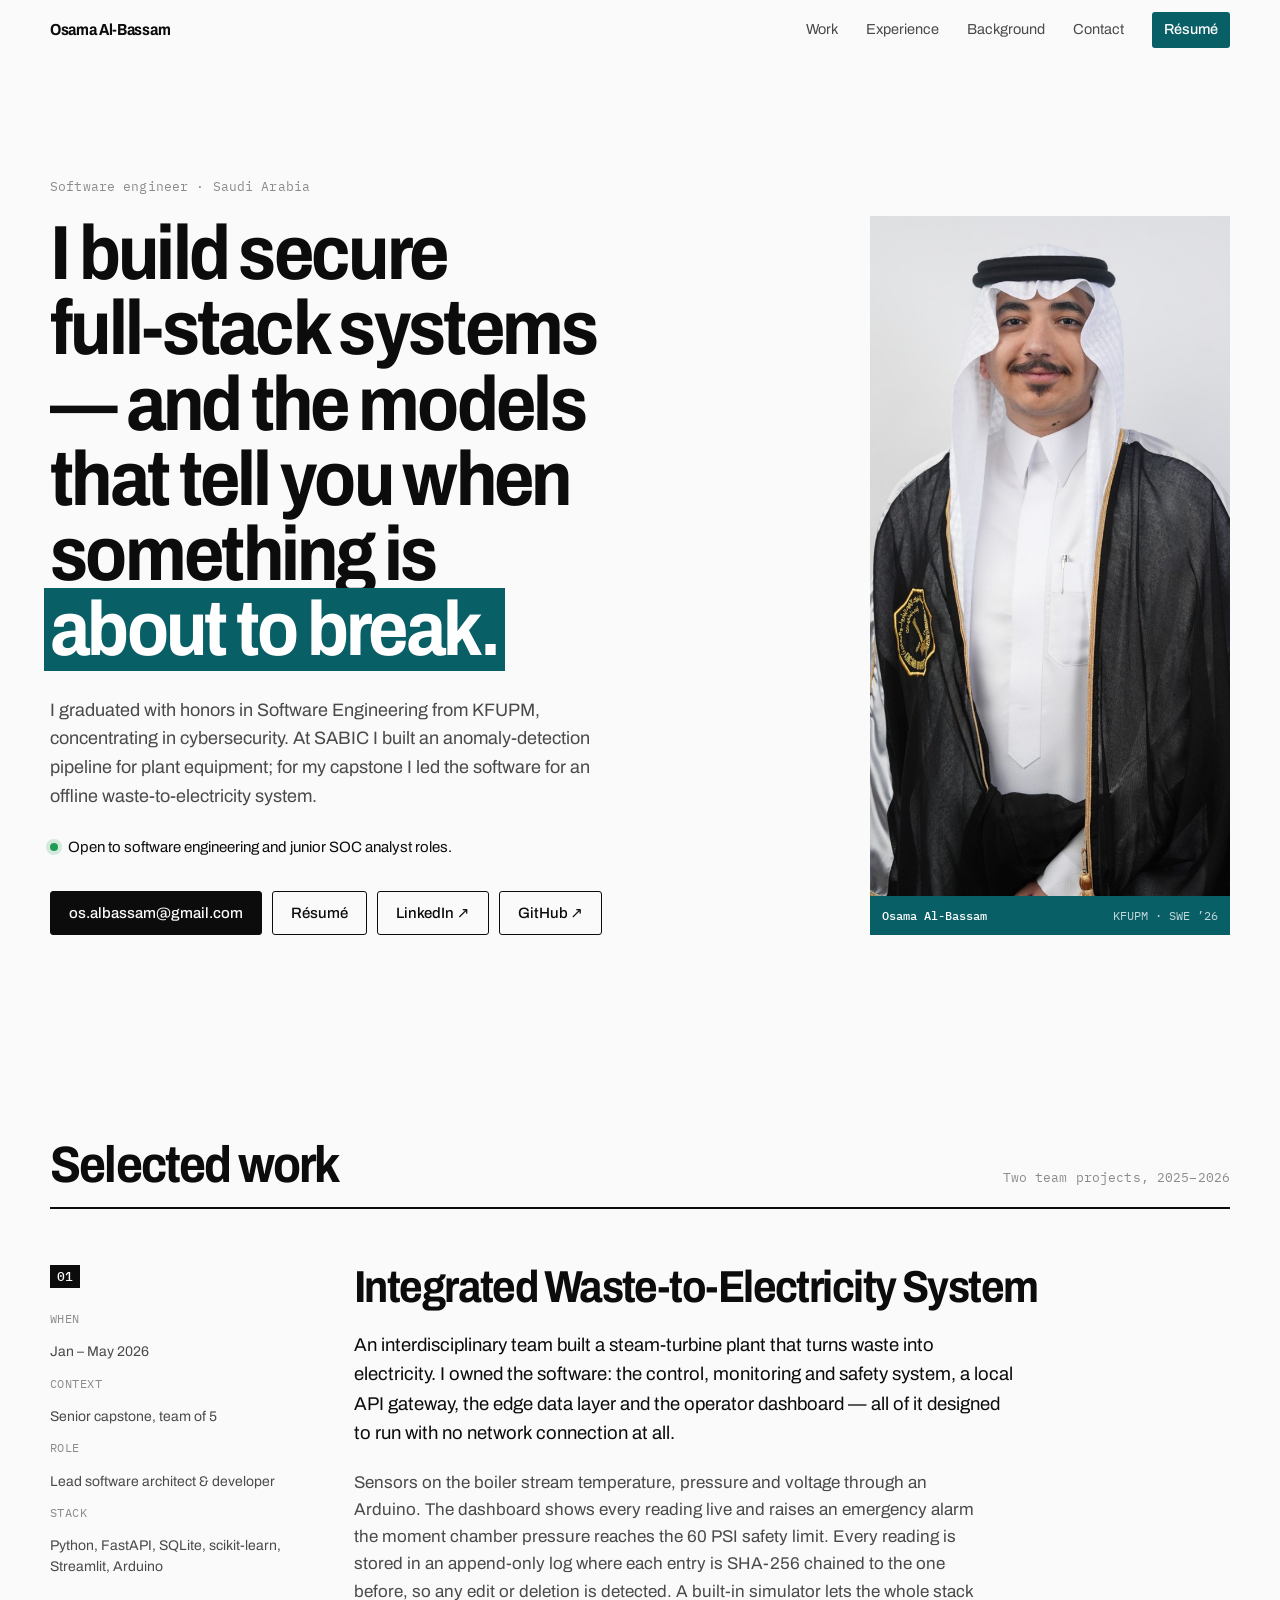
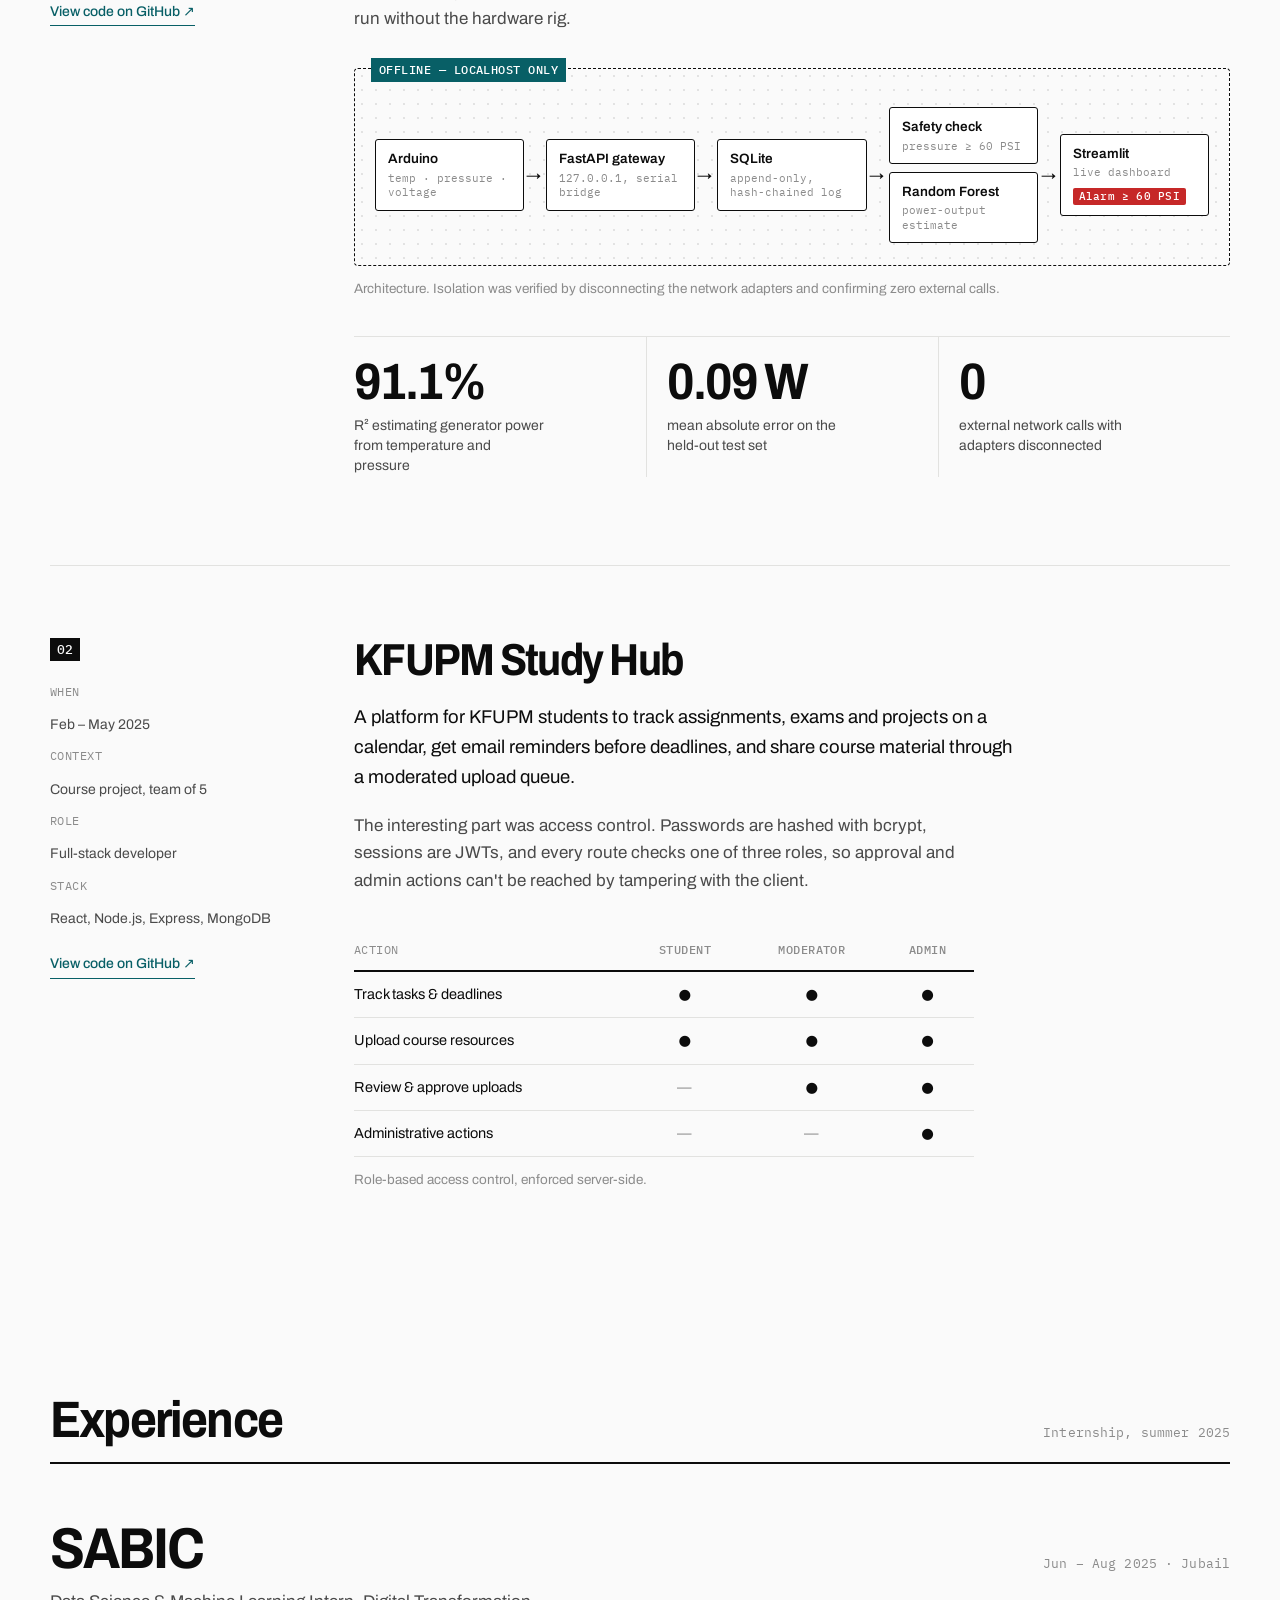
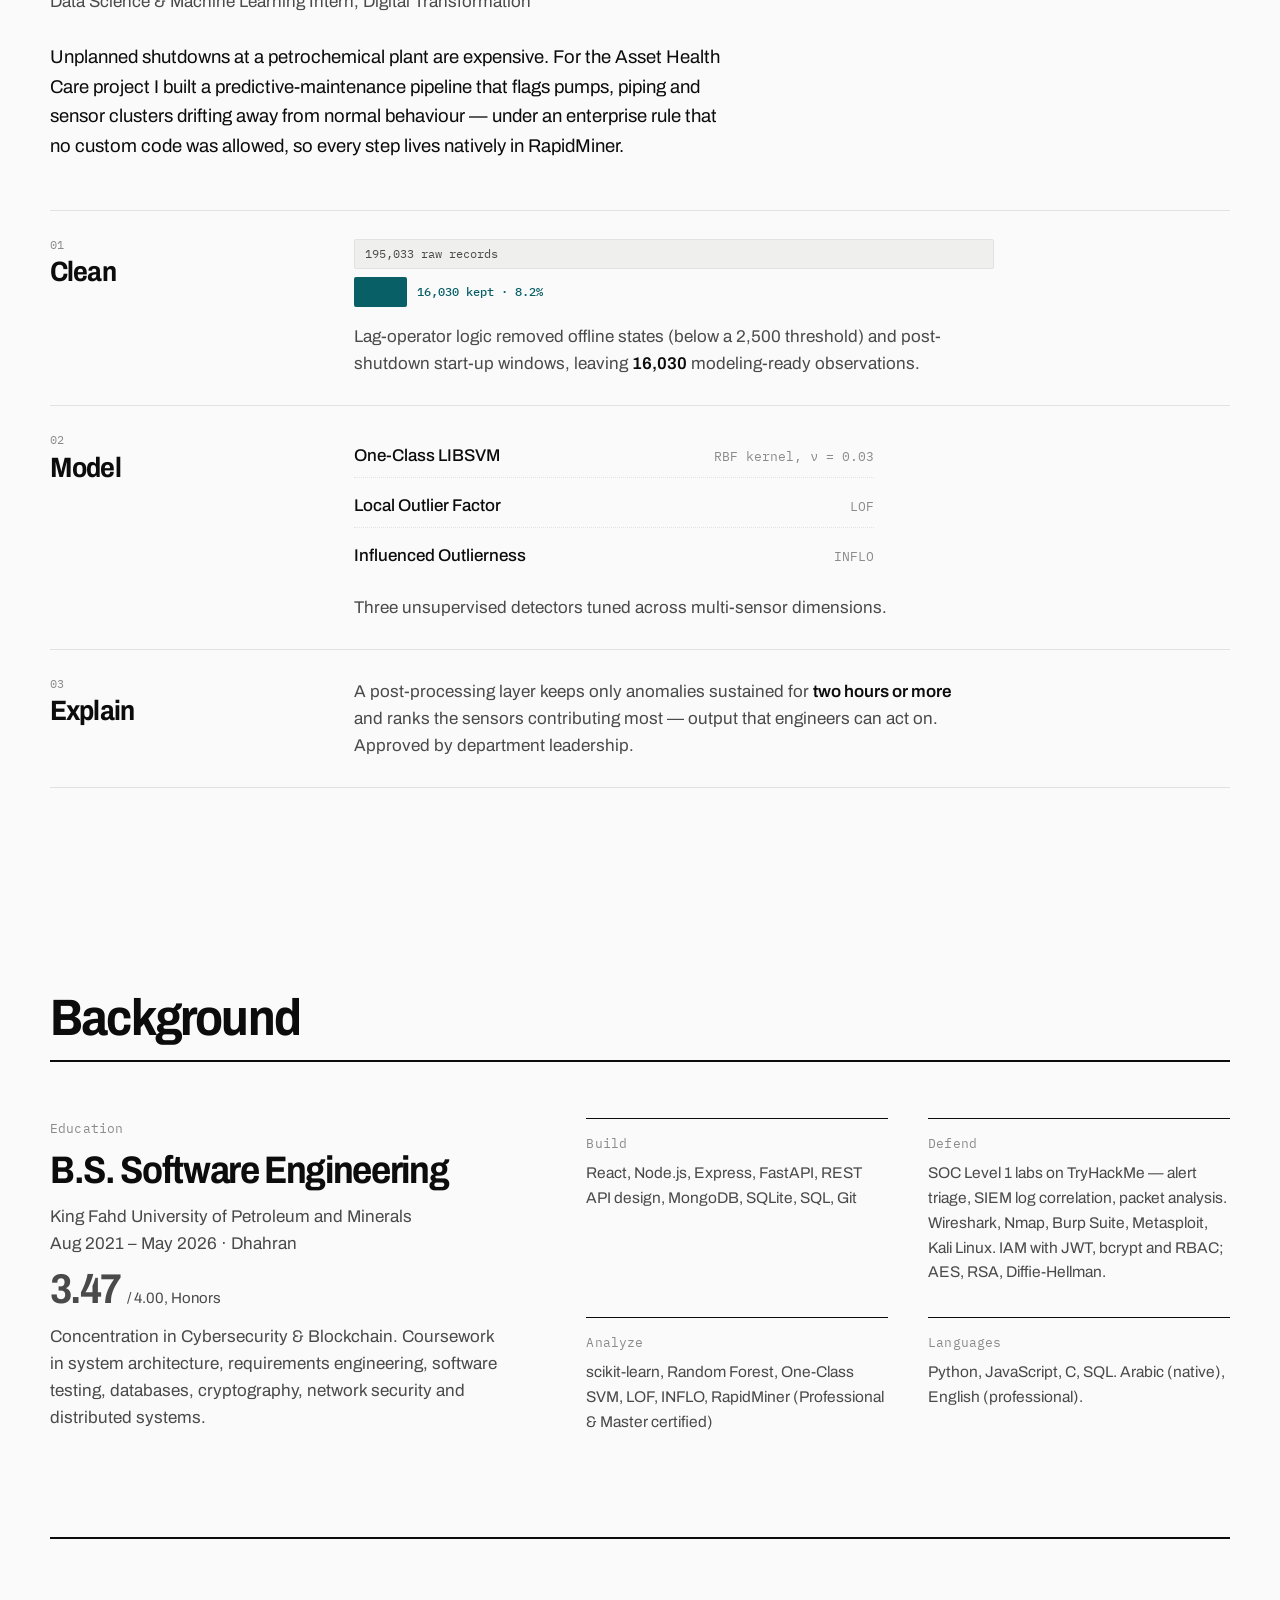
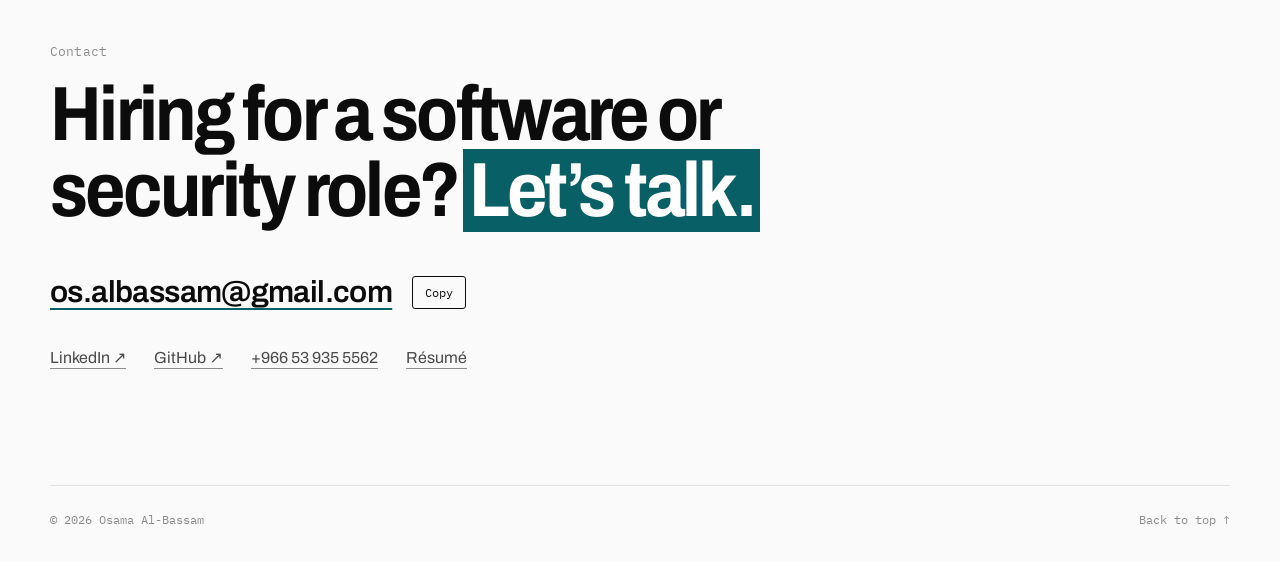
==== index.html @ 9d3450eb "Capstone: describe safety alerts and hash-chained log accurately" ====
<!DOCTYPE html>
<html lang="en">
<head>
  <meta charset="UTF-8">
  <meta name="viewport" content="width=device-width, initial-scale=1.0">
  <title>Osama Al-Bassam — Software Engineer</title>
  <meta name="description" content="Osama Al-Bassam is a software engineer from KFUPM (Honors) building secure full-stack systems and anomaly-detection pipelines. Open to software engineering and junior SOC analyst roles.">
  <meta name="author" content="Osama Al-Bassam">

  <meta property="og:title" content="Osama Al-Bassam — Software Engineer">
  <meta property="og:description" content="Secure full-stack systems, and the models that tell you when something is about to break.">
  <meta property="og:type" content="website">
  <meta property="og:image" content="assets/portrait.jpg">

  <link rel="icon" href="data:image/svg+xml,%3Csvg xmlns='http://www.w3.org/2000/svg' viewBox='0 0 32 32'%3E%3Crect width='32' height='32' rx='6' fill='%23085f66'/%3E%3Ctext x='16' y='21.5' font-family='Arial,sans-serif' font-weight='700' font-size='14' fill='%23ffffff' text-anchor='middle'%3EOA%3C/text%3E%3C/svg%3E">

  <link rel="preconnect" href="https://fonts.googleapis.com">
  <link rel="preconnect" href="https://fonts.gstatic.com" crossorigin>
  <link href="https://fonts.googleapis.com/css2?family=Archivo:wdth,wght@62..125,400..800&family=IBM+Plex+Mono:wght@400;500&display=swap" rel="stylesheet">
  <link rel="stylesheet" href="style.css">
</head>
<body>

  <header class="top">
    <div class="wrap top__inner">
      <a href="#" class="top__name">Osama Al-Bassam</a>
      <nav class="top__nav" aria-label="Primary">
        <a href="#work">Work</a>
        <a href="#experience">Experience</a>
        <a href="#background" class="hide-sm">Background</a>
        <a href="#contact">Contact</a>
        <a href="cv.html" class="top__cv">Résumé</a>
      </nav>
    </div>
  </header>

  <main>
    <!-- INTRO -->
    <section class="intro wrap">
      <div class="intro__text">
        <p class="meta">Software engineer · Saudi Arabia</p>
        <h1>
          I build secure full&#8209;stack systems — and the models that tell you when
          something is <mark>about to break.</mark>
        </h1>
        <p class="intro__lede">
          I graduated with honors in Software Engineering from KFUPM, concentrating in
          cybersecurity. At SABIC I built an anomaly-detection pipeline for plant equipment;
          for my capstone I led the software for an offline waste-to-electricity system.
        </p>
        <p class="status"><span class="status__dot" aria-hidden="true"></span>Open to software engineering and junior SOC analyst roles.</p>
        <div class="intro__links">
          <a href="mailto:os.albassam@gmail.com" class="btn btn--solid">os.albassam@gmail.com</a>
          <a href="cv.html" class="btn">Résumé</a>
          <a href="https://linkedin.com/in/osama-albassam" class="btn" target="_blank" rel="noopener noreferrer">LinkedIn ↗</a>
          <a href="https://github.com/O5mu" class="btn" target="_blank" rel="noopener noreferrer">GitHub ↗</a>
        </div>
      </div>
      <figure class="intro__photo">
        <img src="assets/portrait.jpg" alt="Osama Al-Bassam in KFUPM graduation regalia" width="900" height="1200">
        <figcaption><span>Osama Al-Bassam</span><span>KFUPM · SWE ’26</span></figcaption>
      </figure>
    </section>

    <!-- WORK -->
    <section id="work" class="section wrap">
      <div class="section__head">
        <h2>Selected work</h2>
        <p class="meta">Two team projects, 2025–2026</p>
      </div>

      <!-- Project 01 -->
      <article class="project">
        <aside class="project__meta">
          <span class="project__num">01</span>
          <dl>
            <dt>When</dt><dd>Jan – May 2026</dd>
            <dt>Context</dt><dd>Senior capstone, team of 5</dd>
            <dt>Role</dt><dd>Lead software architect &amp; developer</dd>
            <dt>Stack</dt><dd>Python, FastAPI, SQLite, scikit-learn, Streamlit, Arduino</dd>
          </dl>
          <a href="https://github.com/O5mu/waste-to-electricity-system" class="project__link" target="_blank" rel="noopener noreferrer">View code on GitHub ↗</a>
        </aside>

        <div class="project__body">
          <h3>Integrated Waste&#8209;to&#8209;Electricity System</h3>
          <p class="project__lede">
            An interdisciplinary team built a steam-turbine plant that turns waste into
            electricity. I owned the software: the control, monitoring and safety system, a local
            API gateway, the edge data layer and the operator dashboard — all of it designed to
            run with no network connection at all.
          </p>
          <p>
            Sensors on the boiler stream temperature, pressure and voltage through an Arduino.
            The dashboard shows every reading live and raises an emergency alarm the moment
            chamber pressure reaches the 60 PSI safety limit. Every reading is stored in an
            append-only log where each entry is SHA-256 chained to the one before, so any edit or
            deletion is detected. A built-in simulator lets the whole stack run without the hardware rig.
          </p>

          <figure class="diagram" aria-label="System architecture: boiler sensors stream through an Arduino over serial to a localhost FastAPI gateway, which writes to an append-only, hash-chained SQLite log; a pressure safety check and a power-output model read from it and feed a Streamlit dashboard with a 60 PSI pressure alarm. Everything runs inside an offline boundary.">
            <div class="diagram__boundary">
              <span class="diagram__label">Offline — localhost only</span>
              <ol class="diagram__flow">
                <li><b>Arduino</b><span>temp · pressure · voltage</span></li>
                <li><b>FastAPI gateway</b><span>127.0.0.1, serial bridge</span></li>
                <li><b>SQLite</b><span>append-only, hash-chained log</span></li>
                <li class="diagram__split">
                  <div><b>Safety check</b><span>pressure &ge; 60 PSI</span></div>
                  <div><b>Random Forest</b><span>power-output estimate</span></div>
                </li>
                <li><b>Streamlit</b><span>live dashboard</span><em class="diagram__alarm">Alarm ≥ 60 PSI</em></li>
              </ol>
            </div>
            <figcaption>Architecture. Isolation was verified by disconnecting the network adapters and confirming zero external calls.</figcaption>
          </figure>

          <dl class="figures">
            <div><dt>91.1%</dt><dd>R² estimating generator power from temperature and pressure</dd></div>
            <div><dt>0.09 W</dt><dd>mean absolute error on the held-out test set</dd></div>
            <div><dt>0</dt><dd>external network calls with adapters disconnected</dd></div>
          </dl>
        </div>
      </article>

      <!-- Project 02 -->
      <article class="project">
        <aside class="project__meta">
          <span class="project__num">02</span>
          <dl>
            <dt>When</dt><dd>Feb – May 2025</dd>
            <dt>Context</dt><dd>Course project, team of 5</dd>
            <dt>Role</dt><dd>Full-stack developer</dd>
            <dt>Stack</dt><dd>React, Node.js, Express, MongoDB</dd>
          </dl>
          <a href="https://github.com/O5mu/study-hub" class="project__link" target="_blank" rel="noopener noreferrer">View code on GitHub ↗</a>
        </aside>

        <div class="project__body">
          <h3>KFUPM Study Hub</h3>
          <p class="project__lede">
            A platform for KFUPM students to track assignments, exams and projects on a
            calendar, get email reminders before deadlines, and share course material through
            a moderated upload queue.
          </p>
          <p>
            The interesting part was access control. Passwords are hashed with bcrypt, sessions
            are JWTs, and every route checks one of three roles, so approval and admin actions
            can't be reached by tampering with the client.
          </p>

          <figure class="rbac">
            <table>
              <caption class="sr-only">Permissions by role</caption>
              <thead>
                <tr><th scope="col">Action</th><th scope="col">Student</th><th scope="col">Moderator</th><th scope="col">Admin</th></tr>
              </thead>
              <tbody>
                <tr><th scope="row">Track tasks &amp; deadlines</th><td class="y">●</td><td class="y">●</td><td class="y">●</td></tr>
                <tr><th scope="row">Upload course resources</th><td class="y">●</td><td class="y">●</td><td class="y">●</td></tr>
                <tr><th scope="row">Review &amp; approve uploads</th><td class="n">—</td><td class="y">●</td><td class="y">●</td></tr>
                <tr><th scope="row">Administrative actions</th><td class="n">—</td><td class="n">—</td><td class="y">●</td></tr>
              </tbody>
            </table>
            <figcaption>Role-based access control, enforced server-side.</figcaption>
          </figure>
        </div>
      </article>
    </section>

    <!-- EXPERIENCE -->
    <section id="experience" class="section wrap">
      <div class="section__head">
        <h2>Experience</h2>
        <p class="meta">Internship, summer 2025</p>
      </div>

      <article class="job">
        <header class="job__head">
          <div>
            <h3>SABIC</h3>
            <p>Data Science &amp; Machine Learning Intern, Digital Transformation</p>
          </div>
          <p class="meta">Jun – Aug 2025 · Jubail</p>
        </header>

        <p class="job__lede">
          Unplanned shutdowns at a petrochemical plant are expensive. For the Asset Health Care
          project I built a predictive-maintenance pipeline that flags pumps, piping and sensor
          clusters drifting away from normal behaviour — under an enterprise rule that no custom
          code was allowed, so every step lives natively in RapidMiner.
        </p>

        <ol class="pipeline">
          <li>
            <span class="pipeline__step">Clean</span>
            <div class="pipeline__body">
              <div class="bars" aria-hidden="true">
                <div class="bar bar--full"><span>195,033 raw records</span></div>
                <div class="bar bar--kept" style="--w: 8.22%"></div>
              </div>
              <p>Lag-operator logic removed offline states (below a 2,500 threshold) and post-shutdown start-up windows, leaving <strong>16,030</strong> modeling-ready observations.</p>
            </div>
          </li>
          <li>
            <span class="pipeline__step">Model</span>
            <div class="pipeline__body">
              <ul class="models">
                <li>One-Class LIBSVM <span>RBF kernel, ν = 0.03</span></li>
                <li>Local Outlier Factor <span>LOF</span></li>
                <li>Influenced Outlierness <span>INFLO</span></li>
              </ul>
              <p>Three unsupervised detectors tuned across multi-sensor dimensions.</p>
            </div>
          </li>
          <li>
            <span class="pipeline__step">Explain</span>
            <div class="pipeline__body">
              <p>A post-processing layer keeps only anomalies sustained for <strong>two hours or more</strong> and ranks the sensors contributing most — output that engineers can act on. Approved by department leadership.</p>
            </div>
          </li>
        </ol>
      </article>
    </section>

    <!-- BACKGROUND -->
    <section id="background" class="section wrap">
      <div class="section__head">
        <h2>Background</h2>
      </div>

      <div class="background">
        <div class="edu">
          <p class="meta">Education</p>
          <h3>B.S. Software Engineering</h3>
          <p>King Fahd University of Petroleum and Minerals<br>Aug 2021 – May 2026 · Dhahran</p>
          <p class="edu__gpa"><span>3.47</span> / 4.00, Honors</p>
          <p>Concentration in Cybersecurity &amp; Blockchain. Coursework in system architecture, requirements engineering, software testing, databases, cryptography, network security and distributed systems.</p>
        </div>

        <div class="tools">
          <div>
            <p class="meta">Build</p>
            <p>React, Node.js, Express, FastAPI, REST API design, MongoDB, SQLite, SQL, Git</p>
          </div>
          <div>
            <p class="meta">Defend</p>
            <p>SOC Level 1 labs on TryHackMe — alert triage, SIEM log correlation, packet analysis. Wireshark, Nmap, Burp Suite, Metasploit, Kali Linux. IAM with JWT, bcrypt and RBAC; AES, RSA, Diffie-Hellman.</p>
          </div>
          <div>
            <p class="meta">Analyze</p>
            <p>scikit-learn, Random Forest, One-Class SVM, LOF, INFLO, RapidMiner (Professional &amp; Master certified)</p>
          </div>
          <div>
            <p class="meta">Languages</p>
            <p>Python, JavaScript, C, SQL. Arabic (native), English (professional).</p>
          </div>
        </div>
      </div>
    </section>

    <!-- CONTACT -->
    <section id="contact" class="wrap">
     <div class="contact">
      <p class="meta">Contact</p>
      <h2>Hiring for a software or security role? <mark>Let’s talk.</mark></h2>
      <div class="contact__mail">
        <a href="mailto:os.albassam@gmail.com">os.albassam@gmail.com</a>
        <button type="button" class="copy" data-copy="os.albassam@gmail.com">Copy</button>
      </div>
      <ul class="contact__other">
        <li><a href="https://linkedin.com/in/osama-albassam" target="_blank" rel="noopener noreferrer">LinkedIn ↗</a></li>
        <li><a href="https://github.com/O5mu" target="_blank" rel="noopener noreferrer">GitHub ↗</a></li>
        <li><a href="tel:+966539355562">+966 53 935 5562</a></li>
        <li><a href="cv.html">Résumé</a></li>
      </ul>
     </div>
    </section>
  </main>

  <footer class="wrap">
    <div class="foot">
      <span>© <span id="year">2026</span> Osama Al-Bassam</span>
      <a href="#">Back to top ↑</a>
    </div>
  </footer>

  <script src="script.js"></script>
</body>
</html>
---- style.css ----
/* ==========================================================================
   Osama Al-Bassam — portfolio
   ========================================================================== */

:root {
  --bg: #fafafa;
  --bg-2: #efefee;
  --ink: #0c0c0c;
  --ink-2: #4a4a4a;
  --ink-3: #8b8b8b;
  --rule: #e2e2e0;
  --accent: #085f66;
  --accent-dark: #064a50;

  --sans: "Archivo", ui-sans-serif, system-ui, -apple-system, "Segoe UI", sans-serif;
  --mono: "IBM Plex Mono", ui-monospace, "SF Mono", Consolas, monospace;

  --gutter: clamp(16px, 4vw, 48px);
  --max: 1180px;
}

*,
*::before,
*::after { box-sizing: border-box; }

html { scroll-behavior: smooth; -webkit-text-size-adjust: 100%; }
@media (prefers-reduced-motion: reduce) { html { scroll-behavior: auto; } }

body {
  margin: 0;
  background: var(--bg);
  color: var(--ink);
  font-family: var(--sans);
  font-size: 17px;
  line-height: 1.6;
  -webkit-font-smoothing: antialiased;
  text-rendering: optimizeLegibility;
}

h1, h2, h3, p, figure, dl, dd, ol, ul { margin: 0; }
ol, ul { padding: 0; list-style: none; }
img { display: block; max-width: 100%; height: auto; }
a { color: inherit; }
::selection { background: var(--accent); color: #fff; }

/* Display type: tight, slightly condensed grotesk */
h1, h2, h3,
.display {
  font-family: var(--sans);
  font-weight: 700;
  font-stretch: 88%;
  letter-spacing: -0.035em;
  line-height: 1;
}

/* Highlighter mark */
mark,
.mark {
  background: var(--accent);
  color: #fff;
  padding: 0 0.12em;
  -webkit-box-decoration-break: clone;
  box-decoration-break: clone;
}

/* In headlines, let the mark bleed so the text stays on the left edge */
h1 mark,
h2 mark { padding: 0 0.08em; margin: 0 -0.08em; }

@media (max-width: 560px) {
  h1, h2 { letter-spacing: -0.025em; word-spacing: 0.04em; }
}

.wrap {
  width: 100%;
  max-width: calc(var(--max) + var(--gutter) * 2);
  margin-inline: auto;
  padding-inline: var(--gutter);
}

.sr-only {
  position: absolute; width: 1px; height: 1px; padding: 0; margin: -1px;
  overflow: hidden; clip: rect(0 0 0 0); white-space: nowrap; border: 0;
}

.meta {
  font-family: var(--mono);
  font-size: 12.5px;
  letter-spacing: 0.01em;
  color: var(--ink-3);
}

:focus-visible { outline: 2px solid var(--ink); outline-offset: 3px; border-radius: 2px; }

/* --------------------------------------------------------------------------
   Header
   -------------------------------------------------------------------------- */
.top {
  position: sticky;
  top: 0;
  z-index: 10;
  background: color-mix(in srgb, var(--bg) 88%, transparent);
  backdrop-filter: blur(10px);
  -webkit-backdrop-filter: blur(10px);
  border-bottom: 1px solid transparent;
  transition: border-color 0.2s;
}
.top.is-scrolled { border-bottom-color: var(--rule); }

.top__inner {
  display: flex;
  align-items: center;
  justify-content: space-between;
  gap: 16px;
  height: 60px;
}

.top__name {
  font-weight: 700;
  font-stretch: 88%;
  letter-spacing: -0.02em;
  font-size: 16px;
  text-decoration: none;
  white-space: nowrap;
}

.top__nav {
  display: flex;
  align-items: center;
  gap: clamp(14px, 2.4vw, 28px);
  font-size: 14.5px;
}
.top__nav a { text-decoration: none; color: var(--ink-2); transition: color 0.15s; }
.top__nav a:hover { color: var(--ink); }
.top__nav .top__cv {
  color: #fff;
  font-weight: 500;
  padding: 6px 12px;
  background: var(--accent);
  border-radius: 3px;
}
.top__nav .top__cv:hover { background: var(--ink); color: var(--bg); }

@media (max-width: 640px) {
  .hide-sm { display: none; }
  .top__name { font-size: 15px; }
  .top__nav { font-size: 14px; gap: 12px; }
}
@media (max-width: 420px) {
  .top__nav a[href="#experience"] { display: none; }
}

/* --------------------------------------------------------------------------
   Intro
   -------------------------------------------------------------------------- */
.intro {
  display: grid;
  grid-template-columns: minmax(0, 1fr) minmax(0, 360px);
  gap: clamp(32px, 6vw, 88px);
  align-items: stretch;
  padding-top: clamp(48px, 9vw, 120px);
  padding-bottom: clamp(56px, 8vw, 112px);
}

.intro h1 {
  font-size: clamp(2.6rem, 6vw, 5.2rem);
  line-height: 0.98;
  margin-top: 20px;
  max-width: 16ch;
  text-wrap: balance;
}

.intro__lede {
  margin-top: 28px;
  max-width: 54ch;
  color: var(--ink-2);
  font-size: 18px;
}

.status {
  display: flex;
  align-items: baseline;
  gap: 10px;
  margin-top: 24px;
  font-size: 15px;
}
.status__dot {
  flex: none;
  width: 8px;
  height: 8px;
  border-radius: 50%;
  background: #1f9d55;
  box-shadow: 0 0 0 4px color-mix(in srgb, #1f9d55 18%, transparent);
  transform: translateY(-1px);
}

.intro__links {
  display: flex;
  flex-wrap: wrap;
  gap: 10px;
  margin-top: 32px;
}

.btn {
  display: inline-flex;
  align-items: center;
  height: 44px;
  padding: 0 18px;
  border: 1px solid var(--ink);
  border-radius: 3px;
  font-size: 15px;
  font-weight: 500;
  text-decoration: none;
  background: transparent;
  transition: background 0.15s, color 0.15s;
}
.btn:hover { background: var(--ink); color: var(--bg); }
.btn--solid { background: var(--ink); color: var(--bg); }
.btn--solid:hover { background: var(--accent); color: #fff; }

/* Portrait: spans from the top of the headline to the bottom of the
   buttons; the image fills that box, cropping from the bottom (the gown). */
.intro__photo {
  display: flex;
  flex-direction: column;
  margin-top: 40px; /* eyebrow line (20px) + h1 margin (20px) */
  background: var(--accent);
}
.intro__photo img {
  flex: 1 1 0;
  width: 100%;
  min-height: 0;
  object-fit: cover;
  object-position: 50% 0;
}
.intro__photo figcaption {
  display: flex;
  justify-content: space-between;
  gap: 12px;
  padding: 10px 12px;
  font-family: var(--mono);
  font-size: 12px;
  color: #fff;
}
.intro__photo figcaption span:first-child { font-weight: 500; }
.intro__photo figcaption span:last-child { opacity: 0.75; }

@media (max-width: 820px) {
  .intro { grid-template-columns: 1fr; }
  .intro__photo { order: -1; margin-top: 0; width: 168px; }
  .intro__photo img { flex: none; aspect-ratio: 4 / 5; }
  .intro__photo figcaption { display: none; }
}

/* --------------------------------------------------------------------------
   Sections
   -------------------------------------------------------------------------- */
.section { padding-block: clamp(56px, 8vw, 104px); }

.section__head {
  display: flex;
  align-items: baseline;
  justify-content: space-between;
  gap: 16px;
  padding-bottom: 16px;
  border-bottom: 2px solid var(--ink);
  margin-bottom: clamp(32px, 5vw, 56px);
}
.section__head h2 { font-size: clamp(2rem, 4.2vw, 3.2rem); }

@media (max-width: 560px) {
  .section__head .meta { display: none; }
}

/* --------------------------------------------------------------------------
   Projects
   -------------------------------------------------------------------------- */
.project {
  display: grid;
  grid-template-columns: 240px minmax(0, 1fr);
  gap: clamp(24px, 5vw, 72px);
  padding-bottom: clamp(48px, 7vw, 88px);
}
.project:last-child { padding-bottom: 0; }
.project + .project {
  padding-top: clamp(40px, 6vw, 72px);
  border-top: 1px solid var(--rule);
}

.project__meta { font-size: 14px; }
.project__num {
  display: inline-block;
  font-family: var(--mono);
  font-size: 13px;
  font-weight: 500;
  line-height: 1;
  padding: 5px 7px;
  background: var(--ink);
  color: var(--bg);
  margin-bottom: 22px;
}
.project__meta dl { display: grid; gap: 12px; }
.project__meta dt { font-family: var(--mono); font-size: 11.5px; color: var(--ink-3); letter-spacing: 0.04em; text-transform: uppercase; }
.project__meta dd { color: var(--ink-2); line-height: 1.45; margin-top: 2px; }

.project__link {
  display: inline-block;
  margin-top: 24px;
  font-size: 14px;
  font-weight: 500;
  color: var(--accent);
  text-decoration: none;
  border-bottom: 1.5px solid currentColor;
  padding-bottom: 2px;
}
.project__link:hover { color: var(--ink); }

.project__body > * + * { margin-top: 20px; }
.project__body h3 {
  font-size: clamp(1.9rem, 3.6vw, 2.8rem);
  line-height: 1.02;
  text-wrap: balance;
}
.project__lede { font-size: 18.5px; max-width: 60ch; }
.project__body p:not(.project__lede) { color: var(--ink-2); max-width: 62ch; }
.project__body .diagram,
.project__body .rbac,
.project__body .figures { margin-top: 36px; }

@media (max-width: 820px) {
  .project { grid-template-columns: 1fr; }
  .project__meta dl { grid-template-columns: 88px minmax(0, 1fr); column-gap: 16px; row-gap: 8px; }
  .project__meta dd { margin-top: 0; }
  .project__num { margin-bottom: 16px; }
}

/* Architecture diagram */
.diagram__boundary {
  position: relative;
  border: 1.5px dashed var(--ink);
  border-radius: 4px;
  padding: 38px 20px 22px;
  background:
    radial-gradient(circle, color-mix(in srgb, var(--ink) 10%, transparent) 1px, transparent 1.2px) 0 0 / 14px 14px,
    var(--bg);
}
.diagram__label {
  position: absolute;
  top: -11px;
  left: 16px;
  padding: 3px 8px;
  background: var(--accent);
  font-family: var(--mono);
  font-size: 11.5px;
  font-weight: 500;
  letter-spacing: 0.04em;
  text-transform: uppercase;
  color: #fff;
}

.diagram__flow {
  display: grid;
  grid-template-columns: repeat(5, minmax(0, 1fr));
  gap: 22px;
  align-items: center;
}
.diagram__flow > li,
.diagram__split > div {
  position: relative;
  background: #fff;
  border: 1px solid var(--ink);
  border-radius: 3px;
  padding: 10px 12px;
  font-size: 13.5px;
  line-height: 1.3;
}
.diagram__flow b { display: block; font-weight: 600; }
.diagram__flow span { display: block; margin-top: 3px; font-family: var(--mono); font-size: 11px; color: var(--ink-3); }

.diagram__alarm {
  display: inline-block;
  margin-top: 8px;
  padding: 2px 6px;
  background: #c62828;
  color: #fff;
  font-family: var(--mono);
  font-size: 10.5px;
  font-style: normal;
  font-weight: 500;
  letter-spacing: 0.02em;
  border-radius: 2px;
}

.diagram__flow > li.diagram__split {
  display: grid;
  gap: 8px;
  padding: 0;
  border: 0;
  background: none;
}

/* connectors */
.diagram__flow > li:not(:last-child)::after {
  content: "→";
  position: absolute;
  right: -18px;
  top: 50%;
  transform: translateY(-50%);
  color: var(--ink);
  font-size: 15px;
  line-height: 1;
}

.diagram figcaption,
.rbac figcaption {
  margin-top: 12px;
  font-size: 13.5px;
  color: var(--ink-3);
}

@media (max-width: 900px) {
  .diagram__flow { grid-template-columns: 1fr; gap: 26px; }
  .diagram__split { grid-template-columns: 1fr 1fr; }
  .diagram__flow > li:not(:last-child)::after {
    content: "↓";
    right: auto;
    left: 50%;
    top: auto;
    bottom: -22px;
    transform: translateX(-50%);
  }
}

/* Key figures */
.figures {
  display: grid;
  grid-template-columns: repeat(3, minmax(0, 1fr));
  border-top: 1px solid var(--rule);
}
.figures > div { padding: 20px 20px 0 0; }
.figures > div + div { padding-left: 20px; border-left: 1px solid var(--rule); }
.figures dt {
  font-weight: 700;
  font-stretch: 88%;
  font-size: clamp(2.2rem, 4.2vw, 3.2rem);
  line-height: 1;
  letter-spacing: -0.04em;
}
.figures dd { margin-top: 8px; font-size: 14px; color: var(--ink-2); line-height: 1.45; max-width: 24ch; }

@media (max-width: 560px) {
  .figures { grid-template-columns: 1fr; }
  .figures > div,
  .figures > div + div { padding: 16px 0; border-left: 0; border-bottom: 1px solid var(--rule); display: grid; grid-template-columns: 110px 1fr; gap: 12px; align-items: baseline; }
  .figures dd { margin: 0; }
}

/* RBAC table */
.rbac { overflow-x: auto; }
.rbac table {
  width: 100%;
  max-width: 620px;
  border-collapse: collapse;
  font-size: 14.5px;
}
.rbac th,
.rbac td { padding: 11px 12px; border-bottom: 1px solid var(--rule); text-align: center; }
.rbac thead th {
  font-family: var(--mono);
  font-weight: 500;
  font-size: 11.5px;
  letter-spacing: 0.04em;
  text-transform: uppercase;
  color: var(--ink-3);
  border-bottom: 2px solid var(--ink);
}
.rbac th[scope="row"],
.rbac thead th:first-child { text-align: left; padding-left: 0; font-weight: 400; }
.rbac td.y { color: var(--ink); }
.rbac td.n { color: var(--ink-3); }

/* --------------------------------------------------------------------------
   Experience
   -------------------------------------------------------------------------- */
.job__head {
  display: flex;
  justify-content: space-between;
  align-items: baseline;
  flex-wrap: wrap;
  gap: 8px 24px;
}
.job__head h3 { font-size: clamp(2.4rem, 4.6vw, 3.6rem); }
.job__head p:not(.meta) { margin-top: 10px; color: var(--ink-2); }

.job__lede {
  margin-top: 28px;
  font-size: 18.5px;
  max-width: 62ch;
}

.pipeline {
  margin-top: 48px;
  counter-reset: step;
  border-top: 1px solid var(--rule);
}
.pipeline > li {
  display: grid;
  grid-template-columns: 240px minmax(0, 1fr);
  gap: clamp(24px, 5vw, 72px);
  padding: 28px 0;
  border-bottom: 1px solid var(--rule);
}
.pipeline__step {
  counter-increment: step;
  font-weight: 700;
  font-stretch: 88%;
  letter-spacing: -0.03em;
  font-size: 28px;
  line-height: 1.1;
}
.pipeline__step::before {
  content: counter(step, decimal-leading-zero);
  display: block;
  font-family: var(--mono);
  font-weight: 400;
  font-size: 11.5px;
  color: var(--ink-3);
  letter-spacing: 0.04em;
  margin-bottom: 6px;
}
.pipeline__body > * + * { margin-top: 16px; }
.pipeline__body p { color: var(--ink-2); max-width: 62ch; }
.pipeline__body strong { color: var(--ink); font-weight: 600; }

.bars { display: grid; gap: 8px; max-width: 640px; }
.bar {
  height: 30px;
  border-radius: 2px;
  display: flex;
  align-items: center;
  font-family: var(--mono);
  font-size: 12px;
}
.bar--full { background: var(--bg-2); border: 1px solid var(--rule); padding-left: 10px; color: var(--ink-2); }
.bar--kept { width: var(--w); min-width: 6px; background: var(--accent); position: relative; }
.bar--kept::after {
  content: "16,030 kept · 8.2%";
  position: absolute;
  left: calc(100% + 10px);
  white-space: nowrap;
  color: var(--accent);
  font-weight: 500;
}

.models { display: grid; gap: 6px; }
.models li {
  display: flex;
  justify-content: space-between;
  align-items: baseline;
  gap: 16px;
  max-width: 520px;
  padding: 8px 0;
  border-bottom: 1px dotted var(--rule);
  font-weight: 500;
}
.models li:last-child { border-bottom: 0; }
.models span { font-family: var(--mono); font-size: 12.5px; font-weight: 400; color: var(--ink-3); text-align: right; }

@media (max-width: 820px) {
  .pipeline > li { grid-template-columns: 1fr; gap: 14px; }
}

/* --------------------------------------------------------------------------
   Background
   -------------------------------------------------------------------------- */
.background {
  display: grid;
  grid-template-columns: minmax(0, 5fr) minmax(0, 7fr);
  gap: clamp(32px, 6vw, 96px);
}
.edu h3 {
  font-size: clamp(1.8rem, 3.2vw, 2.4rem);
  line-height: 1.05;
  margin-top: 12px;
}
.edu > p:not(.meta) { margin-top: 12px; color: var(--ink-2); }
.edu .edu__gpa { color: var(--ink); font-size: 15px; }
.edu__gpa span {
  font-weight: 700;
  font-stretch: 88%;
  letter-spacing: -0.04em;
  font-size: 2.6rem;
  line-height: 1;
  margin-right: 4px;
}

.tools { display: grid; grid-template-columns: repeat(2, minmax(0, 1fr)); gap: 32px 40px; }
.tools > div { border-top: 1px solid var(--ink); padding-top: 14px; }
.tools p:not(.meta) { margin-top: 8px; font-size: 15.5px; color: var(--ink-2); }

@media (max-width: 820px) {
  .background { grid-template-columns: 1fr; }
}
@media (max-width: 520px) {
  .tools { grid-template-columns: 1fr; gap: 24px; }
}

/* --------------------------------------------------------------------------
   Contact
   -------------------------------------------------------------------------- */
.contact {
  padding-top: clamp(56px, 8vw, 104px);
  padding-bottom: clamp(64px, 9vw, 128px);
  border-top: 2px solid var(--ink);
}
.contact h2 {
  margin-top: 16px;
  font-size: clamp(2.6rem, 6vw, 5rem);
  line-height: 0.98;
  max-width: 18ch;
  text-wrap: balance;
}

.contact__mail {
  display: flex;
  align-items: center;
  flex-wrap: wrap;
  gap: 12px 20px;
  margin-top: 40px;
}
.contact__mail a {
  font-size: clamp(1.25rem, 3vw, 1.9rem);
  font-weight: 600;
  letter-spacing: -0.02em;
  text-decoration: underline;
  text-decoration-thickness: 2px;
  text-underline-offset: 6px;
  text-decoration-color: var(--accent);
  overflow-wrap: anywhere;
  transition: background 0.15s;
}
.contact__mail a:hover { color: var(--accent); text-decoration-color: var(--accent); }

.copy {
  font: inherit;
  font-family: var(--mono);
  font-size: 12px;
  padding: 6px 12px;
  border: 1px solid var(--ink);
  border-radius: 3px;
  background: transparent;
  color: var(--ink);
  cursor: pointer;
  transition: background 0.15s, color 0.15s;
}
.copy:hover { background: var(--ink); color: var(--bg); }
.copy.is-done { background: var(--accent); border-color: var(--accent); color: #fff; }

.contact__other {
  display: flex;
  flex-wrap: wrap;
  gap: 8px 28px;
  margin-top: 28px;
  font-size: 16px;
}
.contact__other a { color: var(--ink-2); text-decoration: none; border-bottom: 1px solid var(--ink-3); padding-bottom: 2px; }
.contact__other a:hover { color: var(--ink); border-color: var(--ink); }

/* --------------------------------------------------------------------------
   Footer
   -------------------------------------------------------------------------- */
.foot {
  display: flex;
  justify-content: space-between;
  flex-wrap: wrap;
  gap: 16px;
  padding-block: 24px 32px;
  border-top: 1px solid var(--rule);
  font-family: var(--mono);
  font-size: 12px;
  color: var(--ink-3);
}
.foot a { text-decoration: none; }
.foot a:hover { color: var(--ink); }
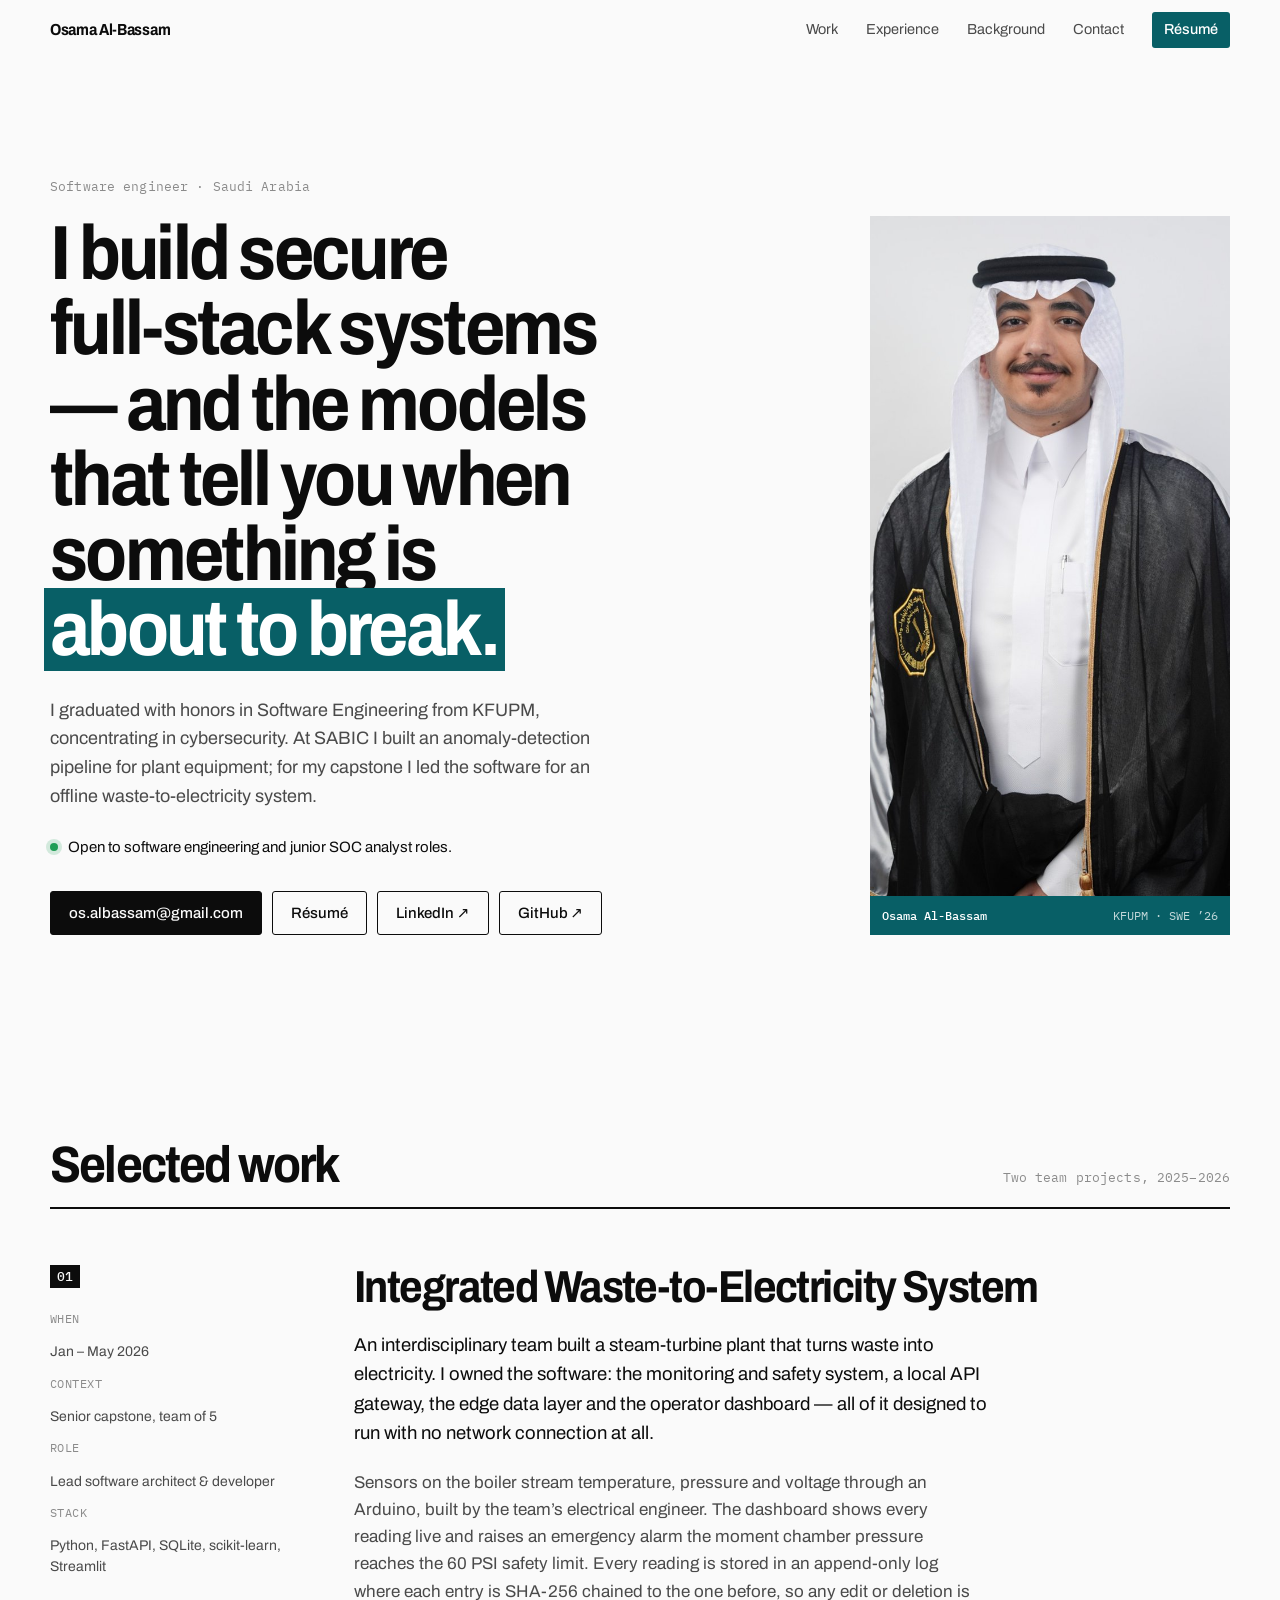
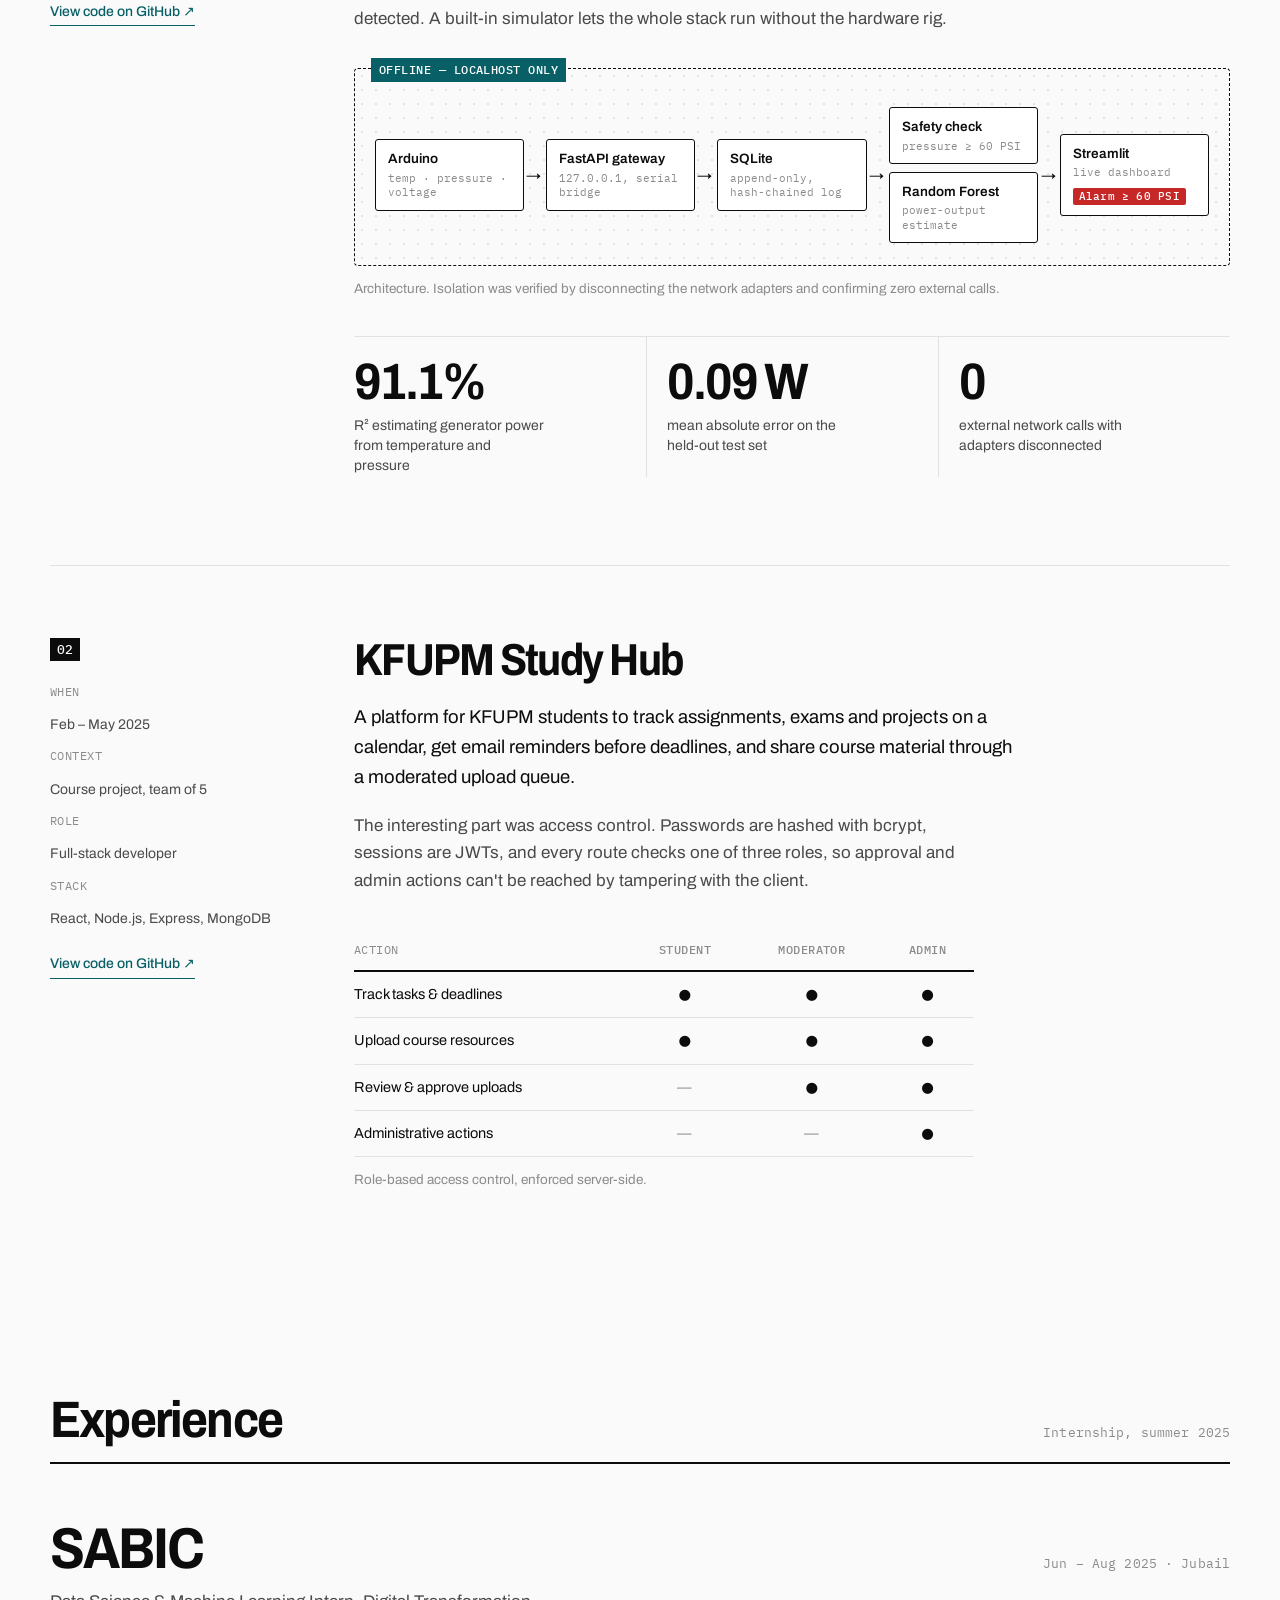
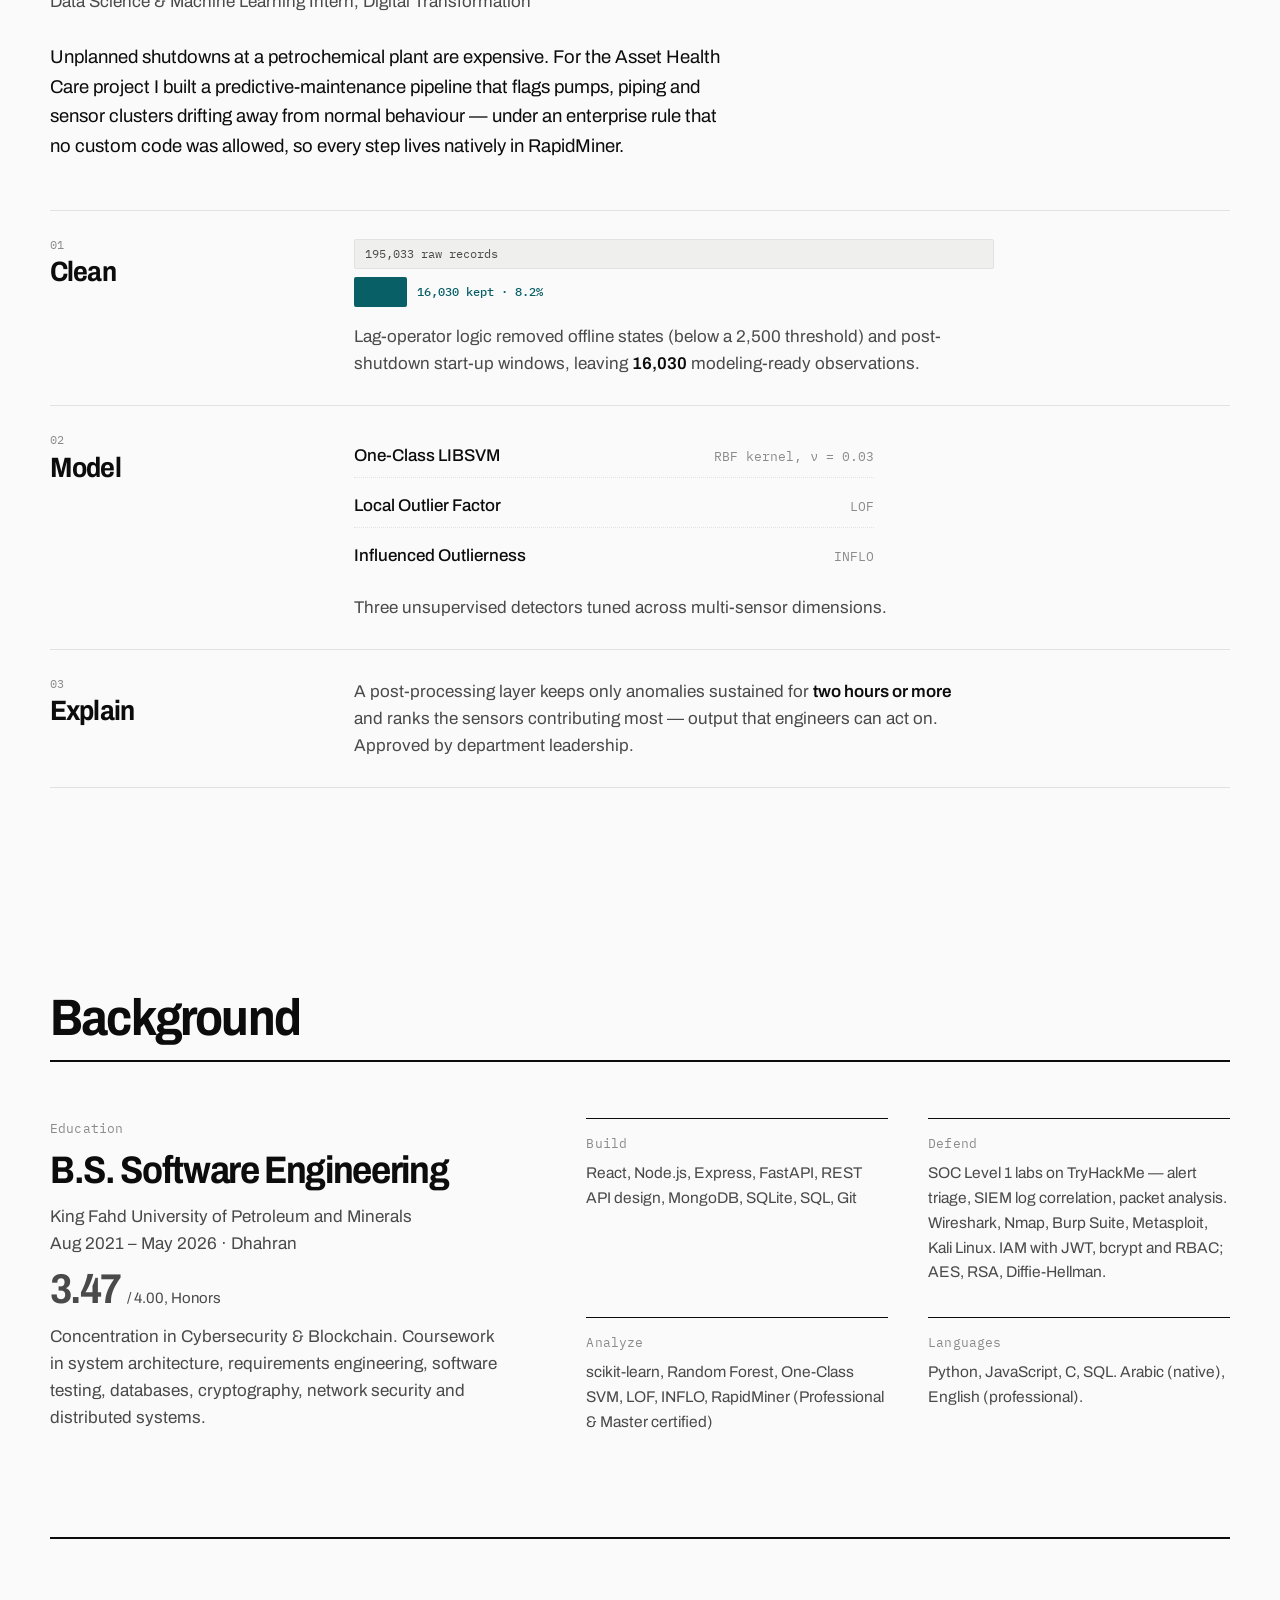
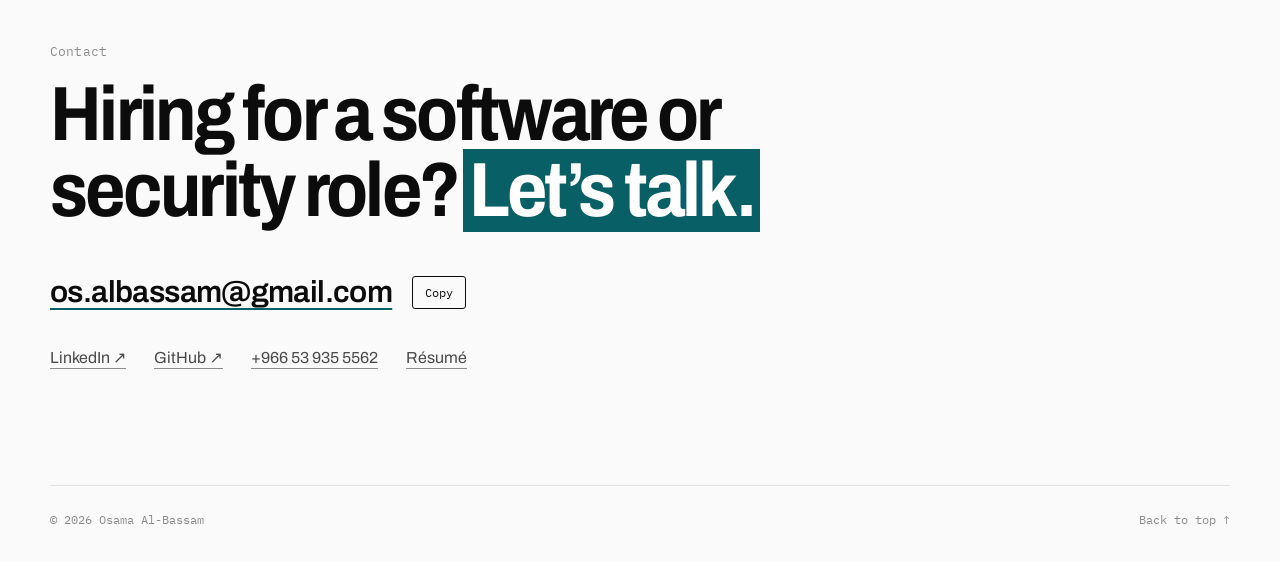
==== commit 7aedb8a9: "Credit Arduino to electrical teammate; name TryHackMe SOC labs explicitly" ====
--- a/index.html
+++ b/index.html
@@ -77,7 +77,7 @@
             <dt>When</dt><dd>Jan – May 2026</dd>
             <dt>Context</dt><dd>Senior capstone, team of 5</dd>
             <dt>Role</dt><dd>Lead software architect &amp; developer</dd>
-            <dt>Stack</dt><dd>Python, FastAPI, SQLite, scikit-learn, Streamlit, Arduino</dd>
+            <dt>Stack</dt><dd>Python, FastAPI, SQLite, scikit-learn, Streamlit</dd>
           </dl>
           <a href="https://github.com/O5mu/waste-to-electricity-system" class="project__link" target="_blank" rel="noopener noreferrer">View code on GitHub ↗</a>
         </aside>
@@ -86,12 +86,12 @@
           <h3>Integrated Waste&#8209;to&#8209;Electricity System</h3>
           <p class="project__lede">
             An interdisciplinary team built a steam-turbine plant that turns waste into
-            electricity. I owned the software: the control, monitoring and safety system, a local
+            electricity. I owned the software: the monitoring and safety system, a local
             API gateway, the edge data layer and the operator dashboard — all of it designed to
             run with no network connection at all.
           </p>
           <p>
-            Sensors on the boiler stream temperature, pressure and voltage through an Arduino.
+            Sensors on the boiler stream temperature, pressure and voltage through an Arduino, built by the team&rsquo;s electrical engineer.
             The dashboard shows every reading live and raises an emergency alarm the moment
             chamber pressure reaches the 60 PSI safety limit. Every reading is stored in an
             append-only log where each entry is SHA-256 chained to the one before, so any edit or
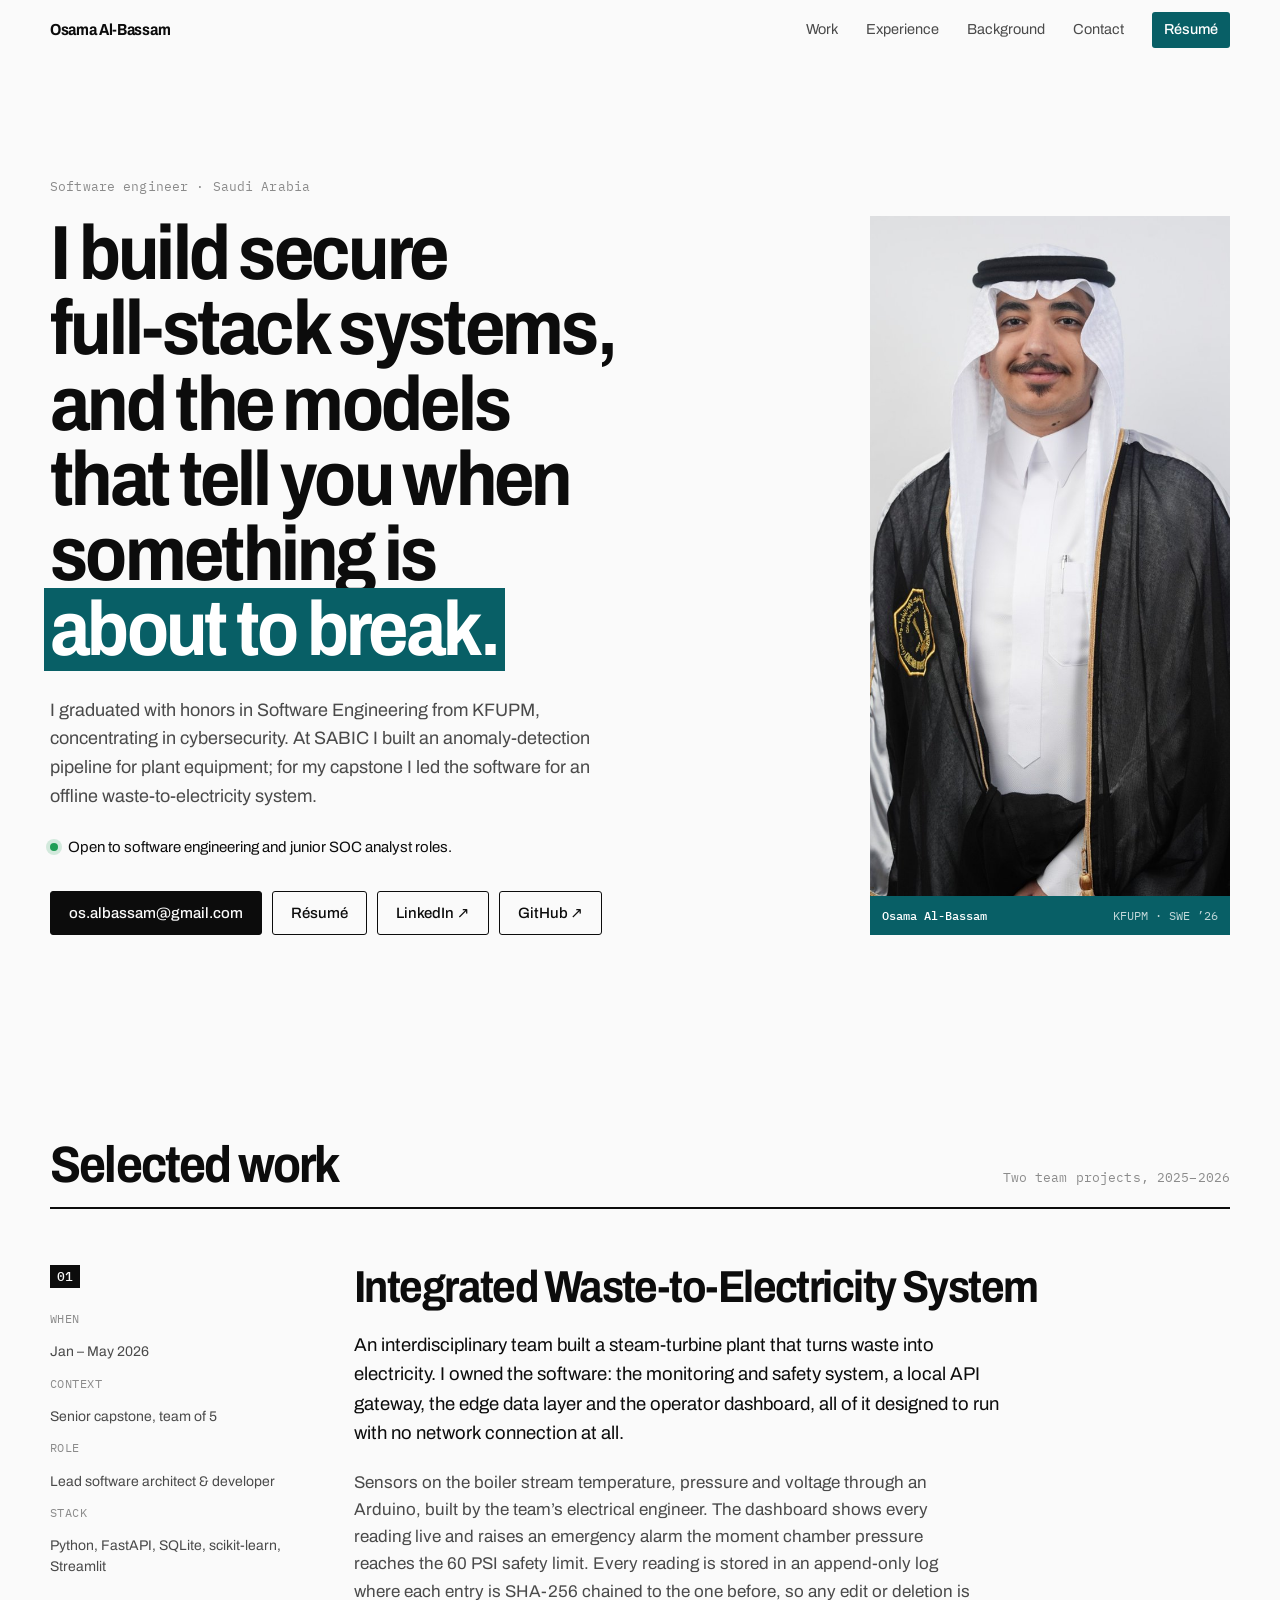
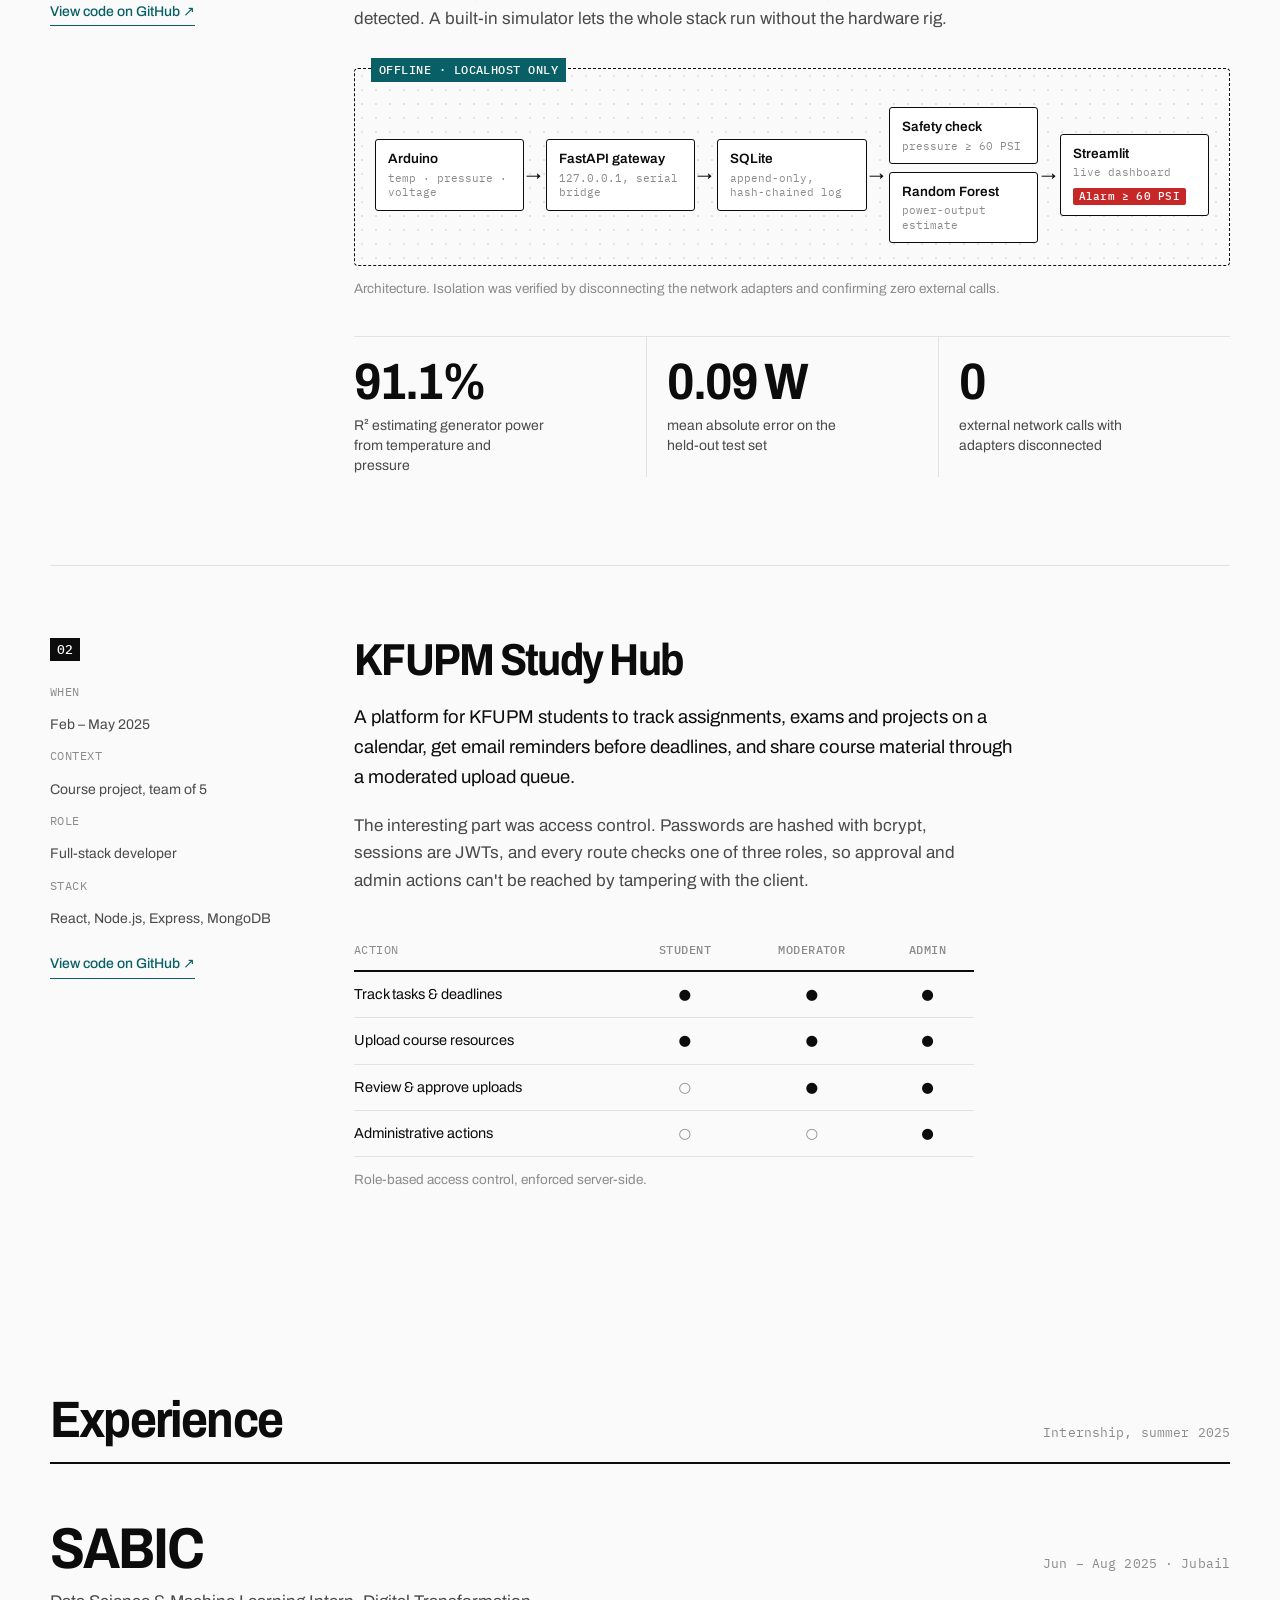
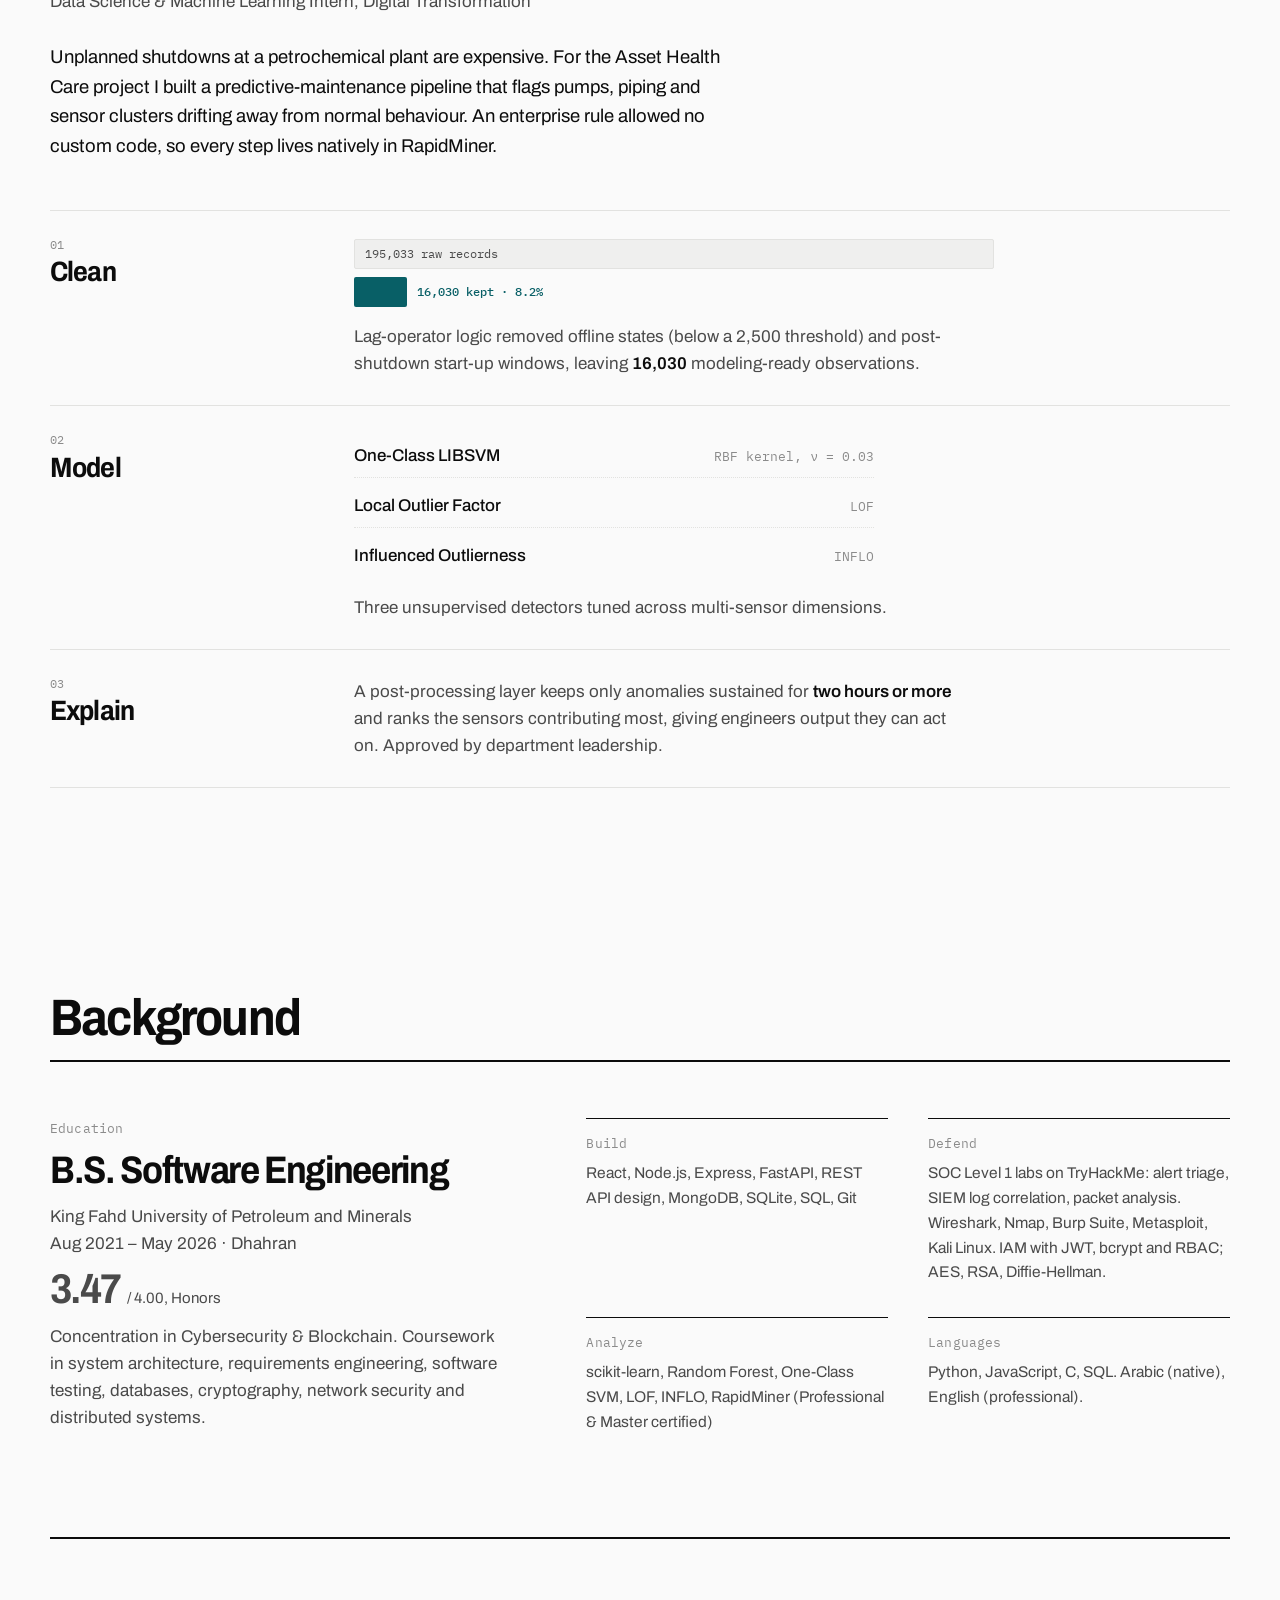
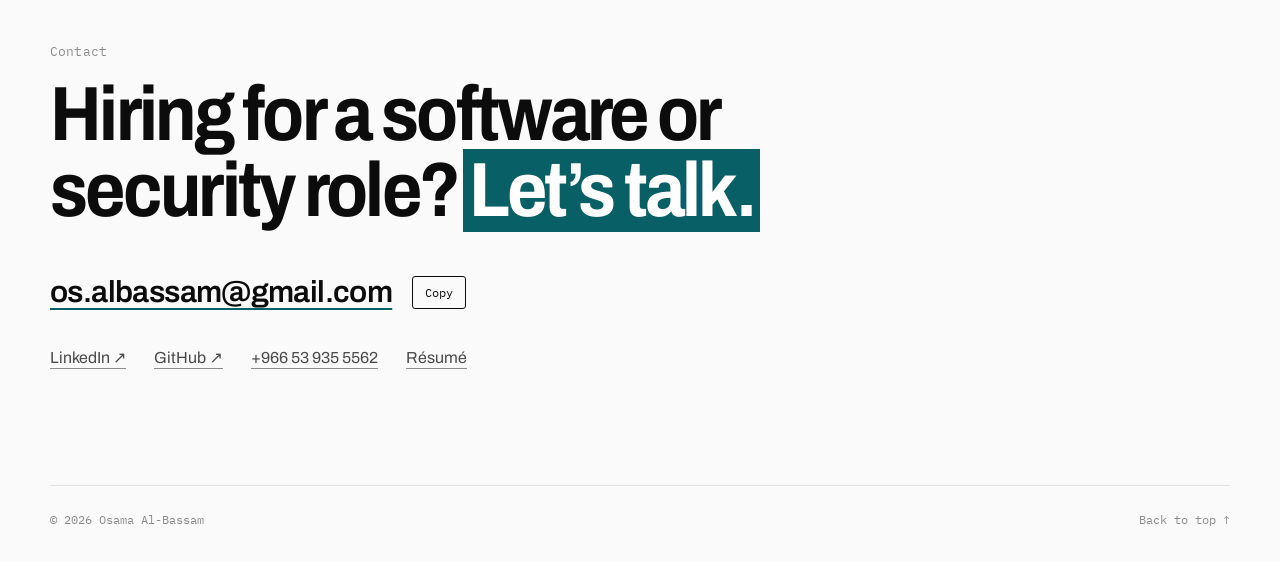
==== commit 67b3ae22: "Remove em dashes from site and README" ====
--- a/index.html
+++ b/index.html
@@ -3,11 +3,11 @@
 <head>
   <meta charset="UTF-8">
   <meta name="viewport" content="width=device-width, initial-scale=1.0">
-  <title>Osama Al-Bassam — Software Engineer</title>
+  <title>Osama Al-Bassam · Software Engineer</title>
   <meta name="description" content="Osama Al-Bassam is a software engineer from KFUPM (Honors) building secure full-stack systems and anomaly-detection pipelines. Open to software engineering and junior SOC analyst roles.">
   <meta name="author" content="Osama Al-Bassam">
 
-  <meta property="og:title" content="Osama Al-Bassam — Software Engineer">
+  <meta property="og:title" content="Osama Al-Bassam · Software Engineer">
   <meta property="og:description" content="Secure full-stack systems, and the models that tell you when something is about to break.">
   <meta property="og:type" content="website">
   <meta property="og:image" content="assets/portrait.jpg">
@@ -40,7 +40,7 @@
       <div class="intro__text">
         <p class="meta">Software engineer · Saudi Arabia</p>
         <h1>
-          I build secure full&#8209;stack systems — and the models that tell you when
+          I build secure full&#8209;stack systems, and the models that tell you when
           something is <mark>about to break.</mark>
         </h1>
         <p class="intro__lede">
@@ -87,7 +87,7 @@
           <p class="project__lede">
             An interdisciplinary team built a steam-turbine plant that turns waste into
             electricity. I owned the software: the monitoring and safety system, a local
-            API gateway, the edge data layer and the operator dashboard — all of it designed to
+            API gateway, the edge data layer and the operator dashboard, all of it designed to
             run with no network connection at all.
           </p>
           <p>
@@ -100,7 +100,7 @@
 
           <figure class="diagram" aria-label="System architecture: boiler sensors stream through an Arduino over serial to a localhost FastAPI gateway, which writes to an append-only, hash-chained SQLite log; a pressure safety check and a power-output model read from it and feed a Streamlit dashboard with a 60 PSI pressure alarm. Everything runs inside an offline boundary.">
             <div class="diagram__boundary">
-              <span class="diagram__label">Offline — localhost only</span>
+              <span class="diagram__label">Offline · localhost only</span>
               <ol class="diagram__flow">
                 <li><b>Arduino</b><span>temp · pressure · voltage</span></li>
                 <li><b>FastAPI gateway</b><span>127.0.0.1, serial bridge</span></li>
@@ -158,8 +158,8 @@
               <tbody>
                 <tr><th scope="row">Track tasks &amp; deadlines</th><td class="y">●</td><td class="y">●</td><td class="y">●</td></tr>
                 <tr><th scope="row">Upload course resources</th><td class="y">●</td><td class="y">●</td><td class="y">●</td></tr>
-                <tr><th scope="row">Review &amp; approve uploads</th><td class="n">—</td><td class="y">●</td><td class="y">●</td></tr>
-                <tr><th scope="row">Administrative actions</th><td class="n">—</td><td class="n">—</td><td class="y">●</td></tr>
+                <tr><th scope="row">Review &amp; approve uploads</th><td class="n">○</td><td class="y">●</td><td class="y">●</td></tr>
+                <tr><th scope="row">Administrative actions</th><td class="n">○</td><td class="n">○</td><td class="y">●</td></tr>
               </tbody>
             </table>
             <figcaption>Role-based access control, enforced server-side.</figcaption>
@@ -187,8 +187,8 @@
         <p class="job__lede">
           Unplanned shutdowns at a petrochemical plant are expensive. For the Asset Health Care
           project I built a predictive-maintenance pipeline that flags pumps, piping and sensor
-          clusters drifting away from normal behaviour — under an enterprise rule that no custom
-          code was allowed, so every step lives natively in RapidMiner.
+          clusters drifting away from normal behaviour. An enterprise rule allowed no custom
+          code, so every step lives natively in RapidMiner.
         </p>
 
         <ol class="pipeline">
@@ -216,7 +216,7 @@
           <li>
             <span class="pipeline__step">Explain</span>
             <div class="pipeline__body">
-              <p>A post-processing layer keeps only anomalies sustained for <strong>two hours or more</strong> and ranks the sensors contributing most — output that engineers can act on. Approved by department leadership.</p>
+              <p>A post-processing layer keeps only anomalies sustained for <strong>two hours or more</strong> and ranks the sensors contributing most, giving engineers output they can act on. Approved by department leadership.</p>
             </div>
           </li>
         </ol>
@@ -245,7 +245,7 @@
           </div>
           <div>
             <p class="meta">Defend</p>
-            <p>SOC Level 1 labs on TryHackMe — alert triage, SIEM log correlation, packet analysis. Wireshark, Nmap, Burp Suite, Metasploit, Kali Linux. IAM with JWT, bcrypt and RBAC; AES, RSA, Diffie-Hellman.</p>
+            <p>SOC Level 1 labs on TryHackMe: alert triage, SIEM log correlation, packet analysis. Wireshark, Nmap, Burp Suite, Metasploit, Kali Linux. IAM with JWT, bcrypt and RBAC; AES, RSA, Diffie-Hellman.</p>
           </div>
           <div>
             <p class="meta">Analyze</p>
--- a/style.css
+++ b/style.css
@@ -1,5 +1,5 @@
 /* ==========================================================================
-   Osama Al-Bassam — portfolio
+   Osama Al-Bassam · portfolio
    ========================================================================== */
 
 :root {
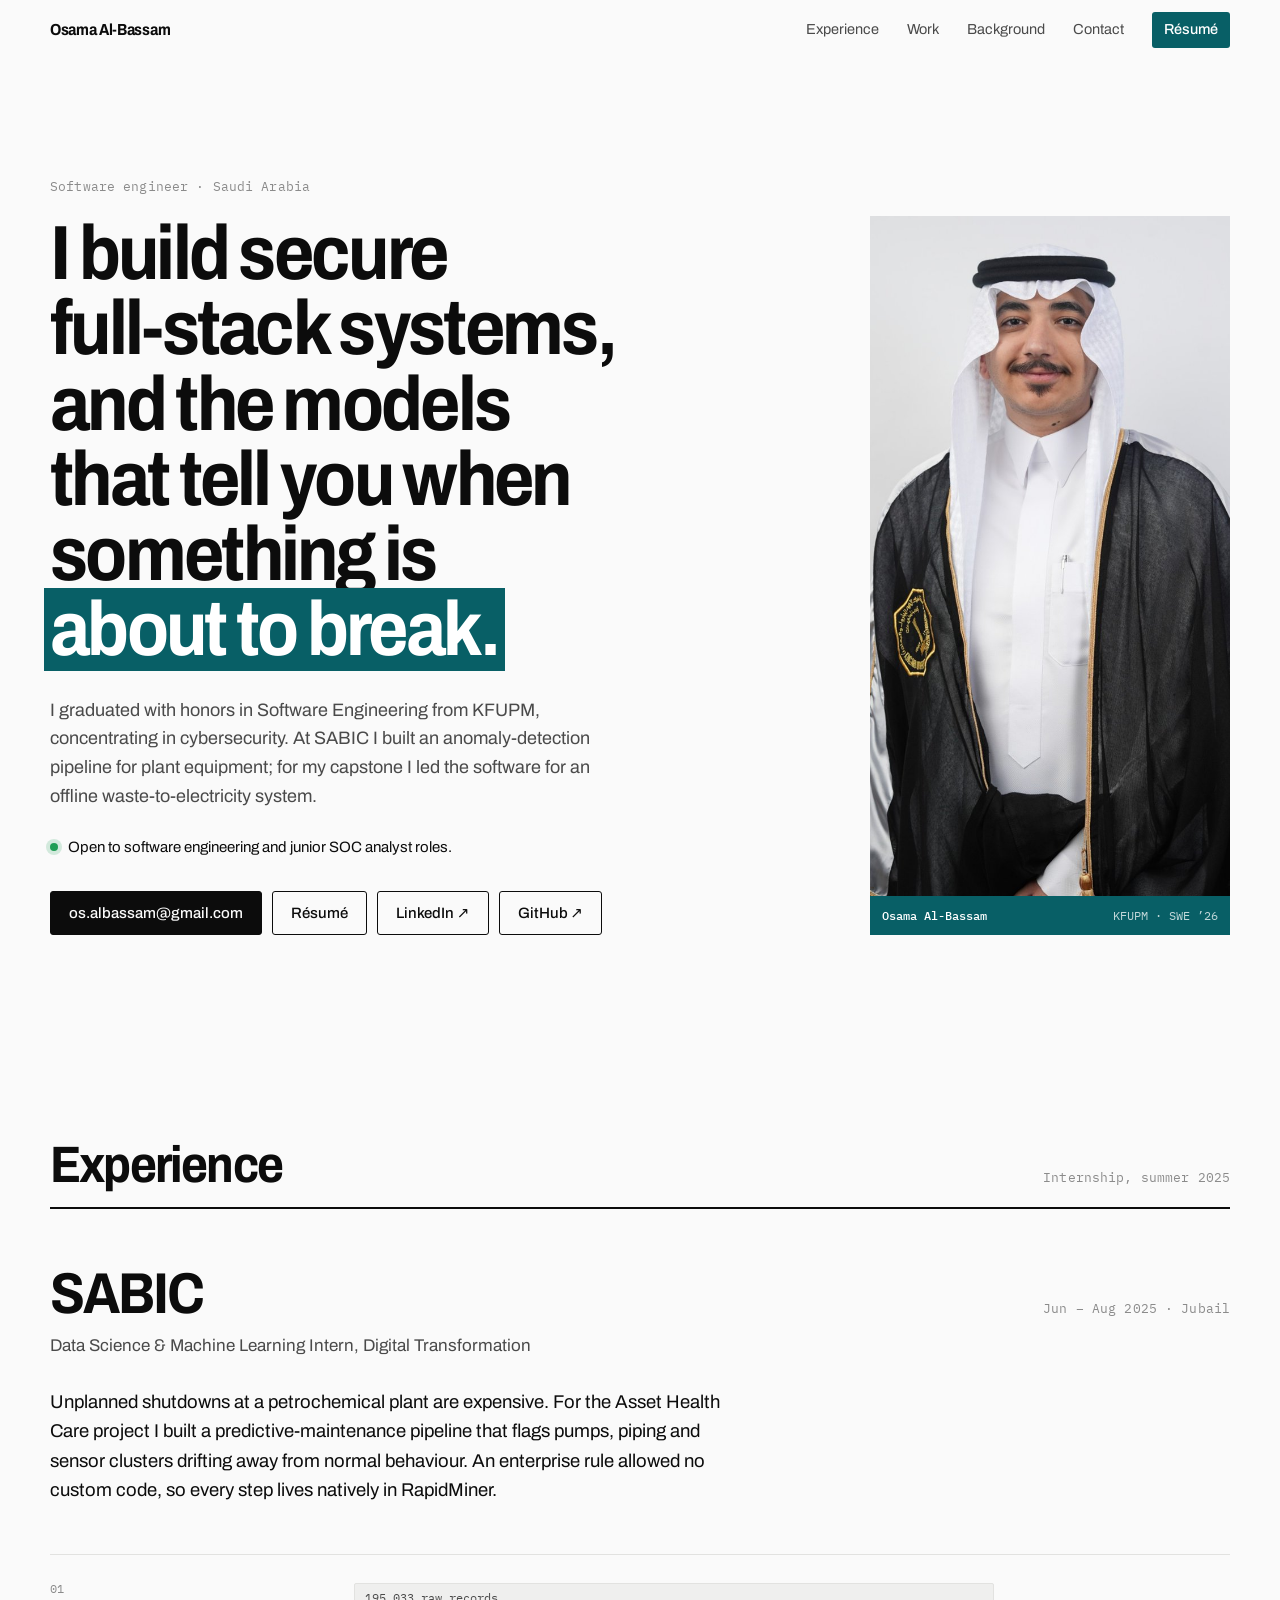
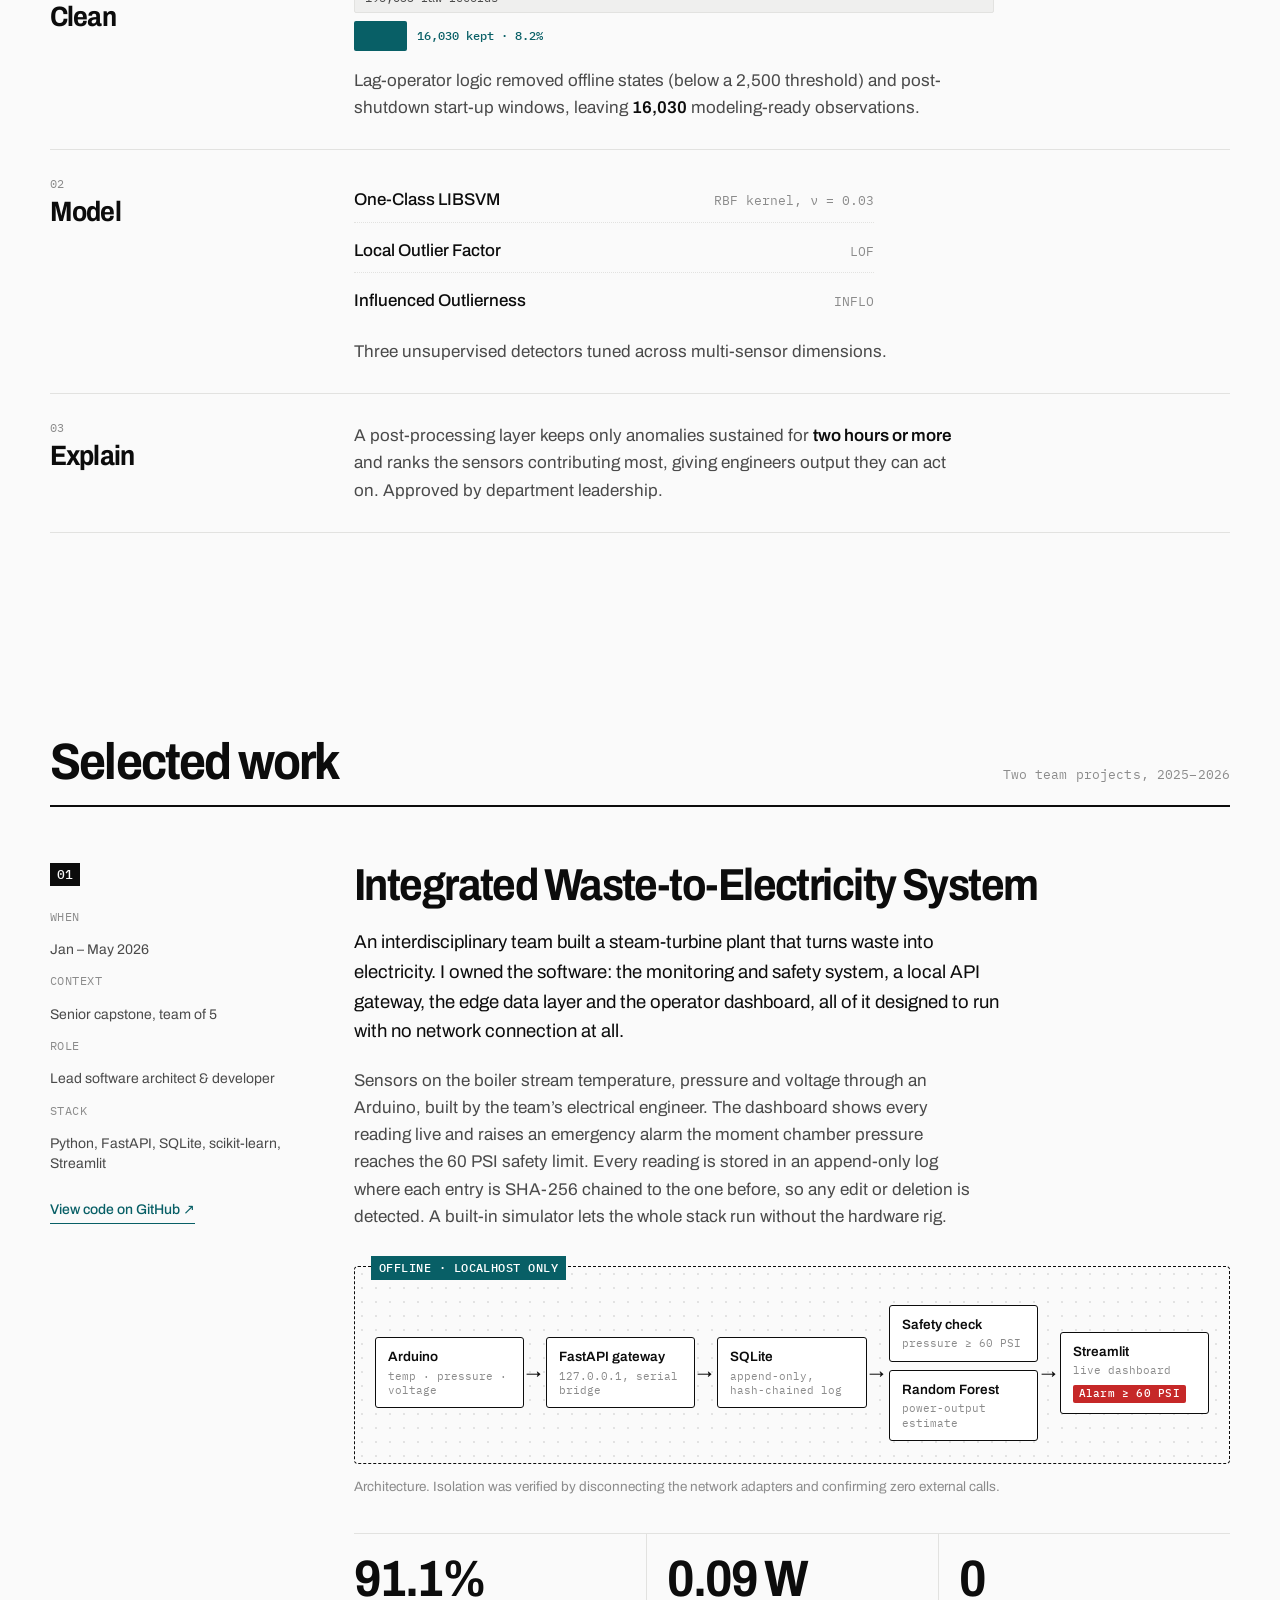
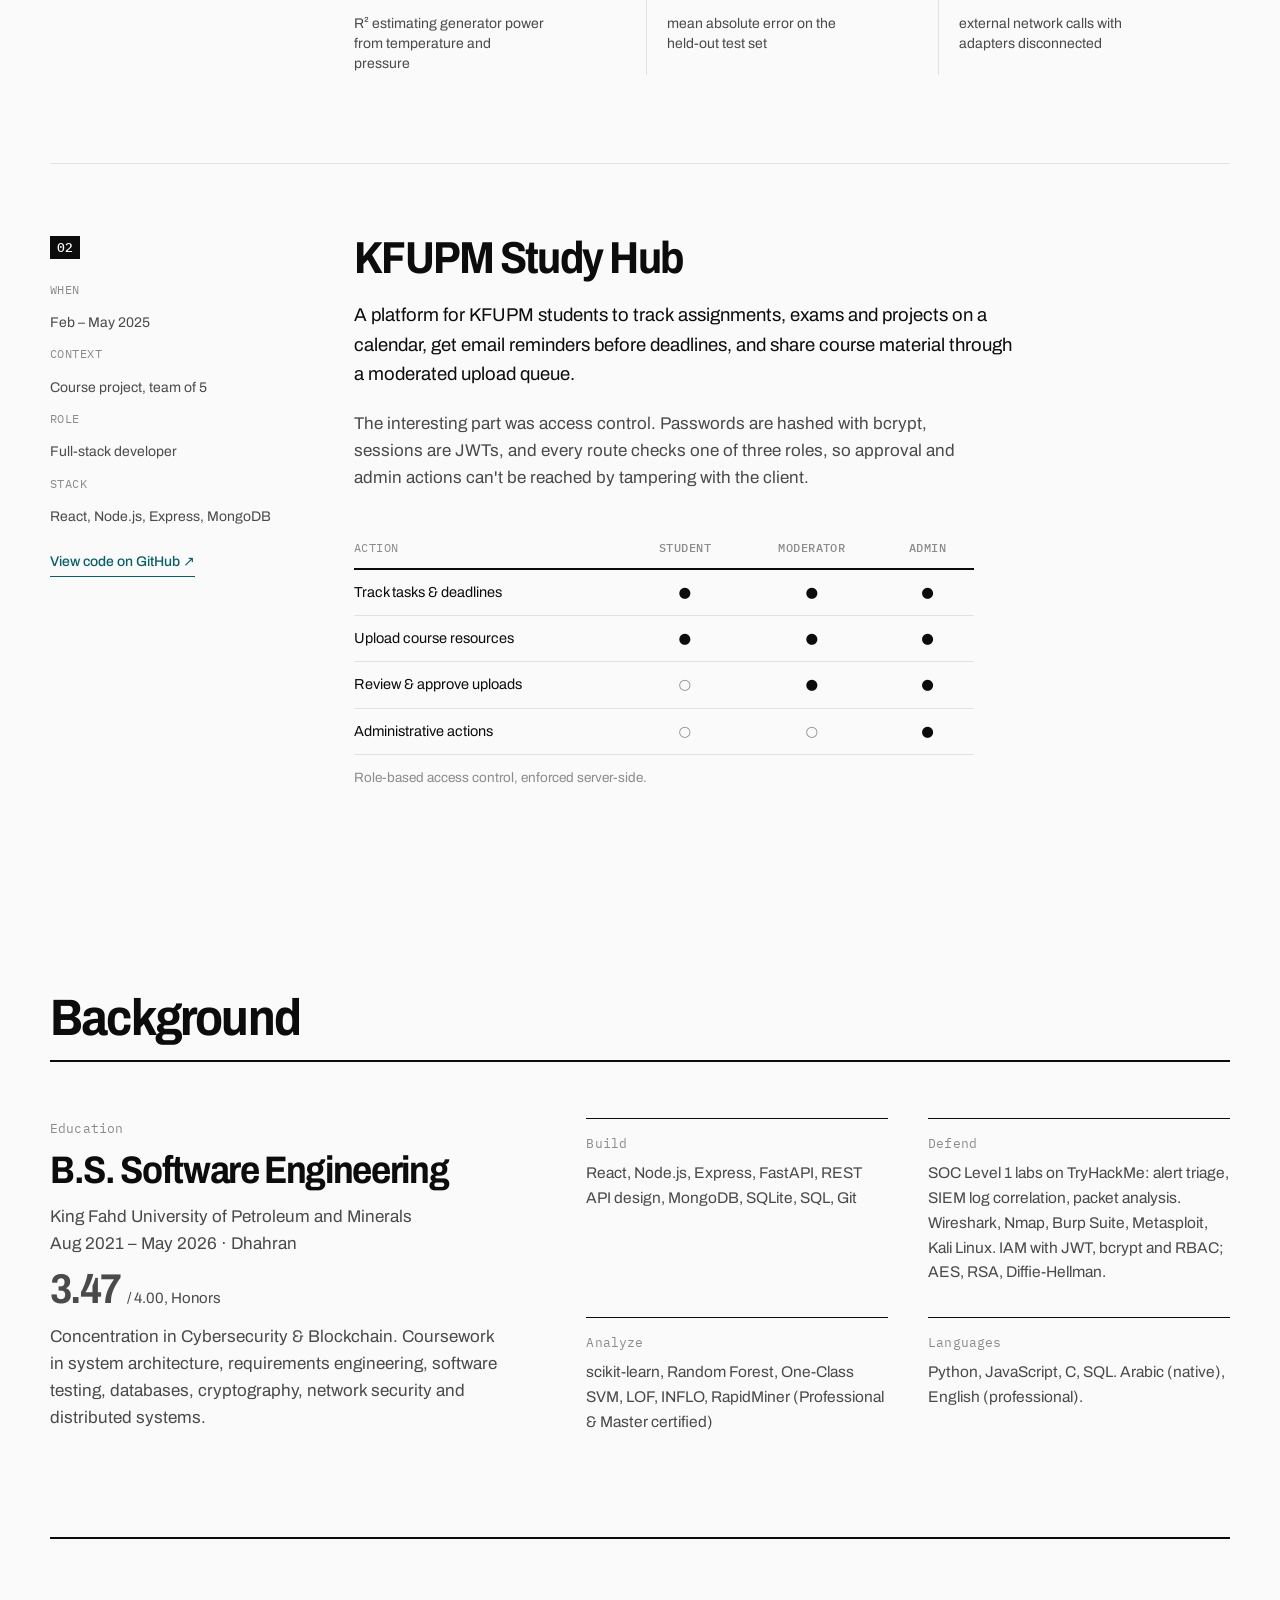
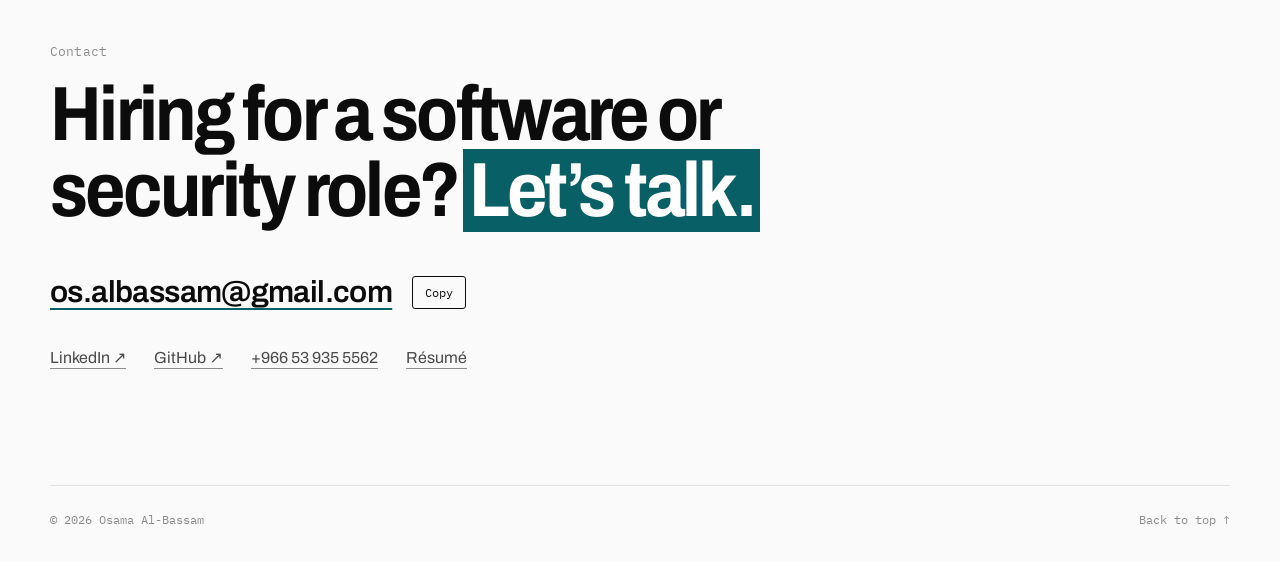
==== commit 6a142500: "Put Experience before Work; stack the diagram earlier on medium screens" ====
--- a/index.html
+++ b/index.html
@@ -25,8 +25,8 @@
     <div class="wrap top__inner">
       <a href="#" class="top__name">Osama Al-Bassam</a>
       <nav class="top__nav" aria-label="Primary">
+        <a href="#experience">Experience</a>
         <a href="#work">Work</a>
-        <a href="#experience">Experience</a>
         <a href="#background" class="hide-sm">Background</a>
         <a href="#contact">Contact</a>
         <a href="cv.html" class="top__cv">Résumé</a>
@@ -62,6 +62,61 @@
       </figure>
     </section>
 
+    <!-- EXPERIENCE -->
+    <section id="experience" class="section wrap">
+      <div class="section__head">
+        <h2>Experience</h2>
+        <p class="meta">Internship, summer 2025</p>
+      </div>
+
+      <article class="job">
+        <header class="job__head">
+          <div>
+            <h3>SABIC</h3>
+            <p>Data Science &amp; Machine Learning Intern, Digital Transformation</p>
+          </div>
+          <p class="meta">Jun – Aug 2025 · Jubail</p>
+        </header>
+
+        <p class="job__lede">
+          Unplanned shutdowns at a petrochemical plant are expensive. For the Asset Health Care
+          project I built a predictive-maintenance pipeline that flags pumps, piping and sensor
+          clusters drifting away from normal behaviour. An enterprise rule allowed no custom
+          code, so every step lives natively in RapidMiner.
+        </p>
+
+        <ol class="pipeline">
+          <li>
+            <span class="pipeline__step">Clean</span>
+            <div class="pipeline__body">
+              <div class="bars" aria-hidden="true">
+                <div class="bar bar--full"><span>195,033 raw records</span></div>
+                <div class="bar bar--kept" style="--w: 8.22%"></div>
+              </div>
+              <p>Lag-operator logic removed offline states (below a 2,500 threshold) and post-shutdown start-up windows, leaving <strong>16,030</strong> modeling-ready observations.</p>
+            </div>
+          </li>
+          <li>
+            <span class="pipeline__step">Model</span>
+            <div class="pipeline__body">
+              <ul class="models">
+                <li>One-Class LIBSVM <span>RBF kernel, ν = 0.03</span></li>
+                <li>Local Outlier Factor <span>LOF</span></li>
+                <li>Influenced Outlierness <span>INFLO</span></li>
+              </ul>
+              <p>Three unsupervised detectors tuned across multi-sensor dimensions.</p>
+            </div>
+          </li>
+          <li>
+            <span class="pipeline__step">Explain</span>
+            <div class="pipeline__body">
+              <p>A post-processing layer keeps only anomalies sustained for <strong>two hours or more</strong> and ranks the sensors contributing most, giving engineers output they can act on. Approved by department leadership.</p>
+            </div>
+          </li>
+        </ol>
+      </article>
+    </section>
+
     <!-- WORK -->
     <section id="work" class="section wrap">
       <div class="section__head">
@@ -168,61 +223,6 @@
       </article>
     </section>
 
-    <!-- EXPERIENCE -->
-    <section id="experience" class="section wrap">
-      <div class="section__head">
-        <h2>Experience</h2>
-        <p class="meta">Internship, summer 2025</p>
-      </div>
-
-      <article class="job">
-        <header class="job__head">
-          <div>
-            <h3>SABIC</h3>
-            <p>Data Science &amp; Machine Learning Intern, Digital Transformation</p>
-          </div>
-          <p class="meta">Jun – Aug 2025 · Jubail</p>
-        </header>
-
-        <p class="job__lede">
-          Unplanned shutdowns at a petrochemical plant are expensive. For the Asset Health Care
-          project I built a predictive-maintenance pipeline that flags pumps, piping and sensor
-          clusters drifting away from normal behaviour. An enterprise rule allowed no custom
-          code, so every step lives natively in RapidMiner.
-        </p>
-
-        <ol class="pipeline">
-          <li>
-            <span class="pipeline__step">Clean</span>
-            <div class="pipeline__body">
-              <div class="bars" aria-hidden="true">
-                <div class="bar bar--full"><span>195,033 raw records</span></div>
-                <div class="bar bar--kept" style="--w: 8.22%"></div>
-              </div>
-              <p>Lag-operator logic removed offline states (below a 2,500 threshold) and post-shutdown start-up windows, leaving <strong>16,030</strong> modeling-ready observations.</p>
-            </div>
-          </li>
-          <li>
-            <span class="pipeline__step">Model</span>
-            <div class="pipeline__body">
-              <ul class="models">
-                <li>One-Class LIBSVM <span>RBF kernel, ν = 0.03</span></li>
-                <li>Local Outlier Factor <span>LOF</span></li>
-                <li>Influenced Outlierness <span>INFLO</span></li>
-              </ul>
-              <p>Three unsupervised detectors tuned across multi-sensor dimensions.</p>
-            </div>
-          </li>
-          <li>
-            <span class="pipeline__step">Explain</span>
-            <div class="pipeline__body">
-              <p>A post-processing layer keeps only anomalies sustained for <strong>two hours or more</strong> and ranks the sensors contributing most, giving engineers output they can act on. Approved by department leadership.</p>
-            </div>
-          </li>
-        </ol>
-      </article>
-    </section>
-
     <!-- BACKGROUND -->
     <section id="background" class="section wrap">
       <div class="section__head">
--- a/style.css
+++ b/style.css
@@ -418,8 +418,8 @@
   color: var(--ink-3);
 }
 
-@media (max-width: 900px) {
-  .diagram__flow { grid-template-columns: 1fr; gap: 26px; }
+@media (max-width: 1100px) {
+  .diagram__flow { grid-template-columns: 1fr; gap: 26px; max-width: 520px; }
   .diagram__split { grid-template-columns: 1fr 1fr; }
   .diagram__flow > li:not(:last-child)::after {
     content: "↓";
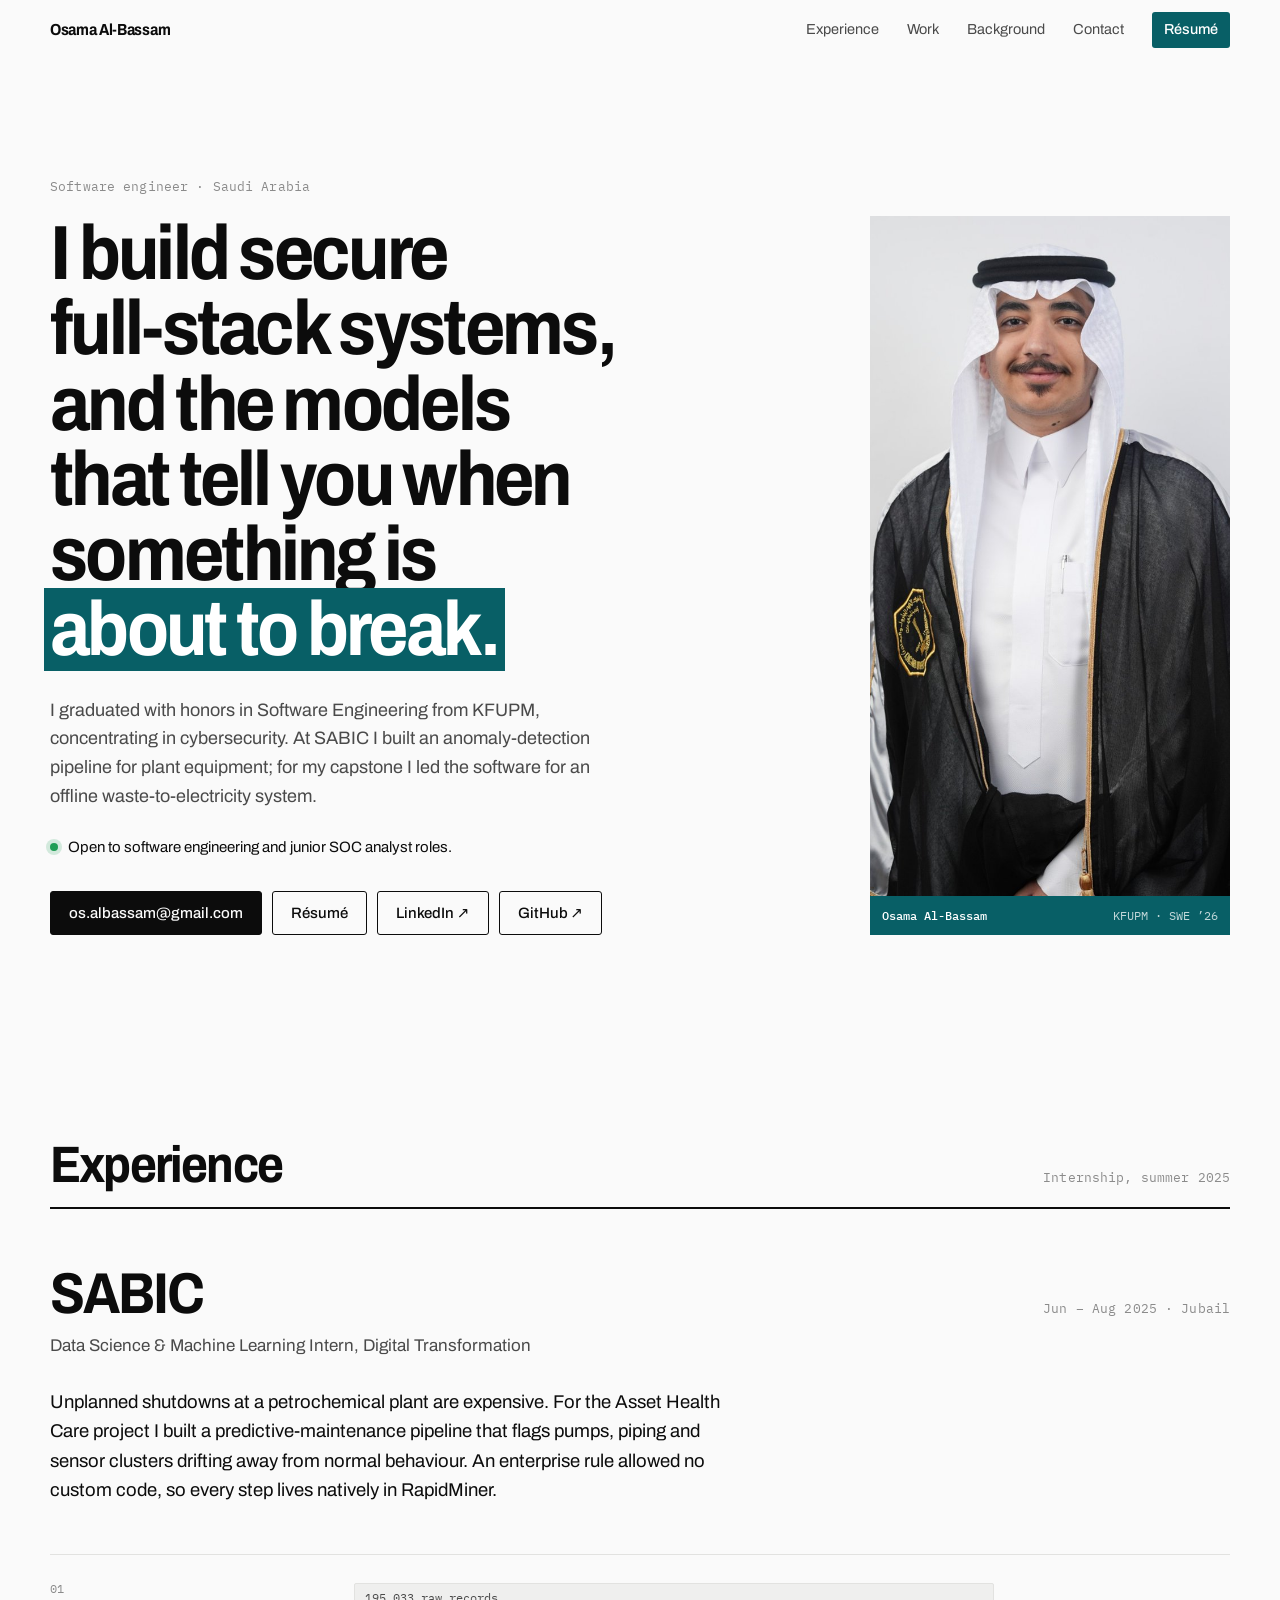
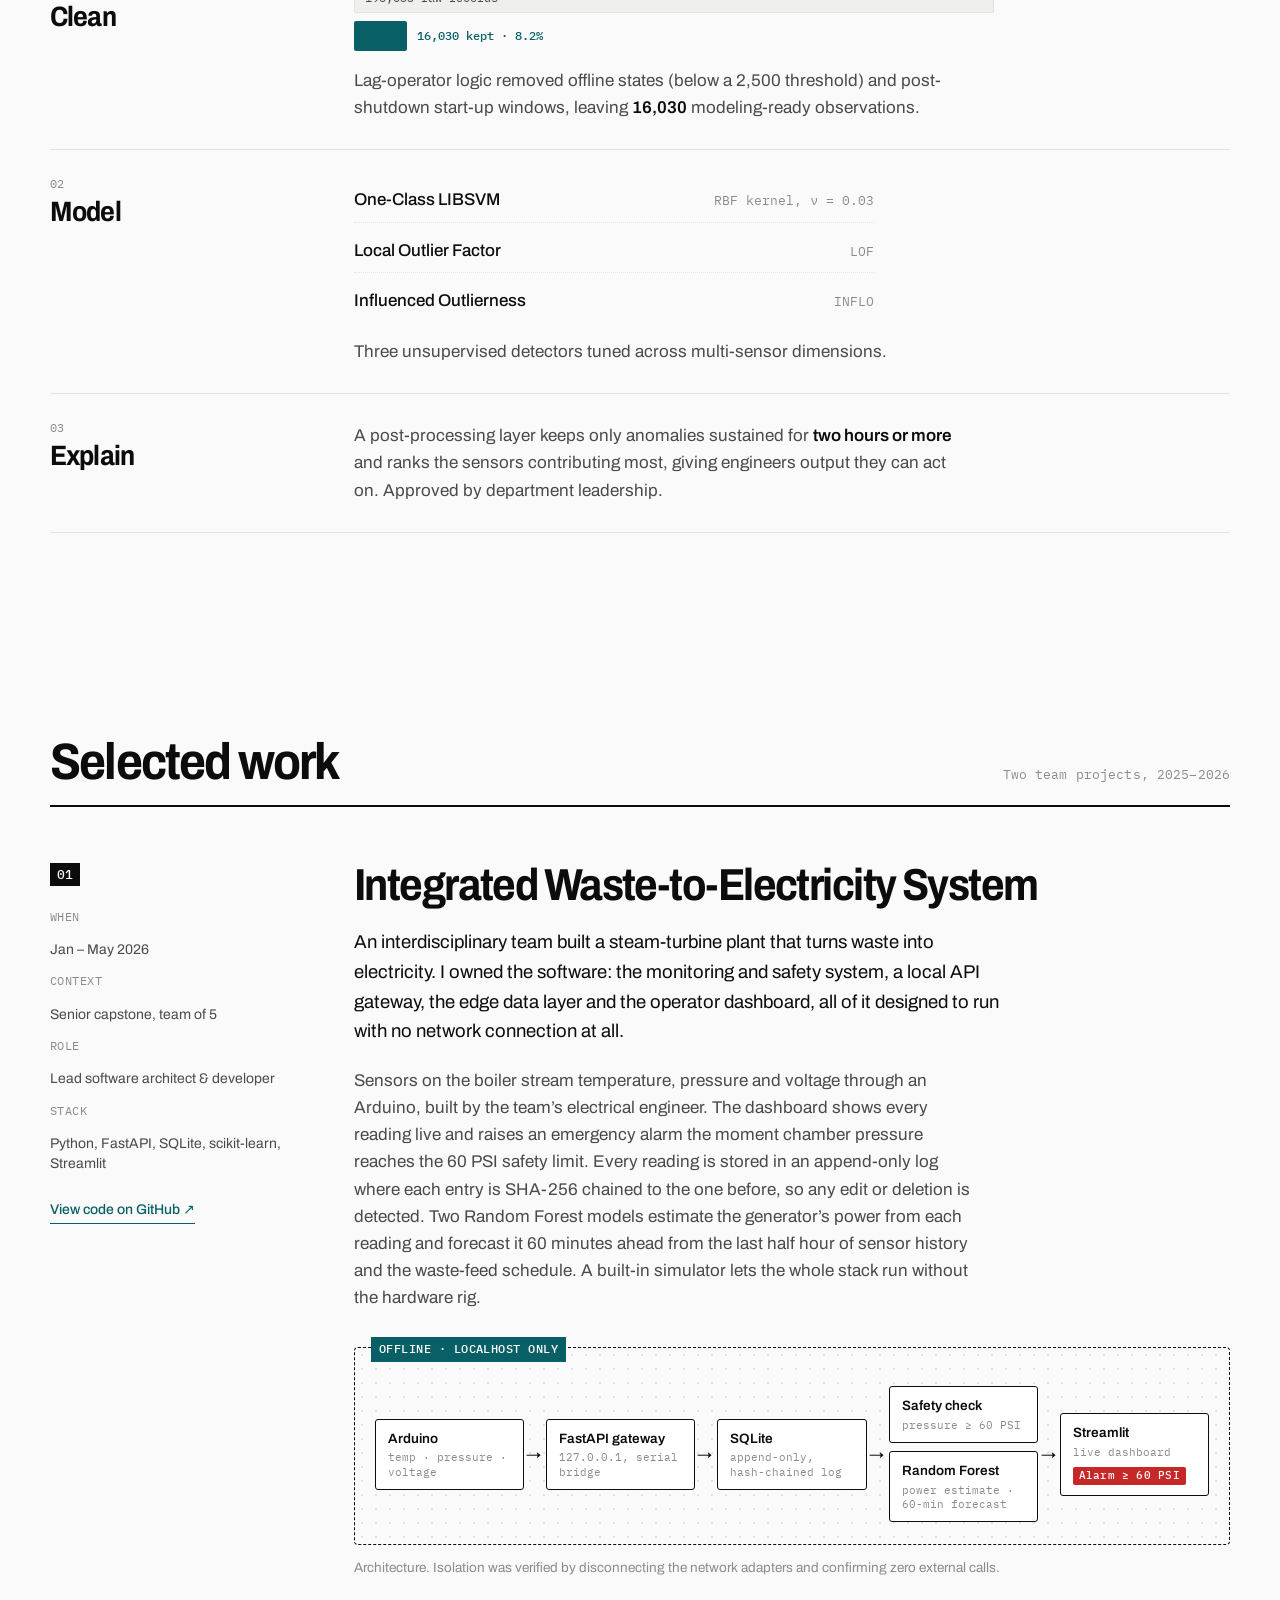
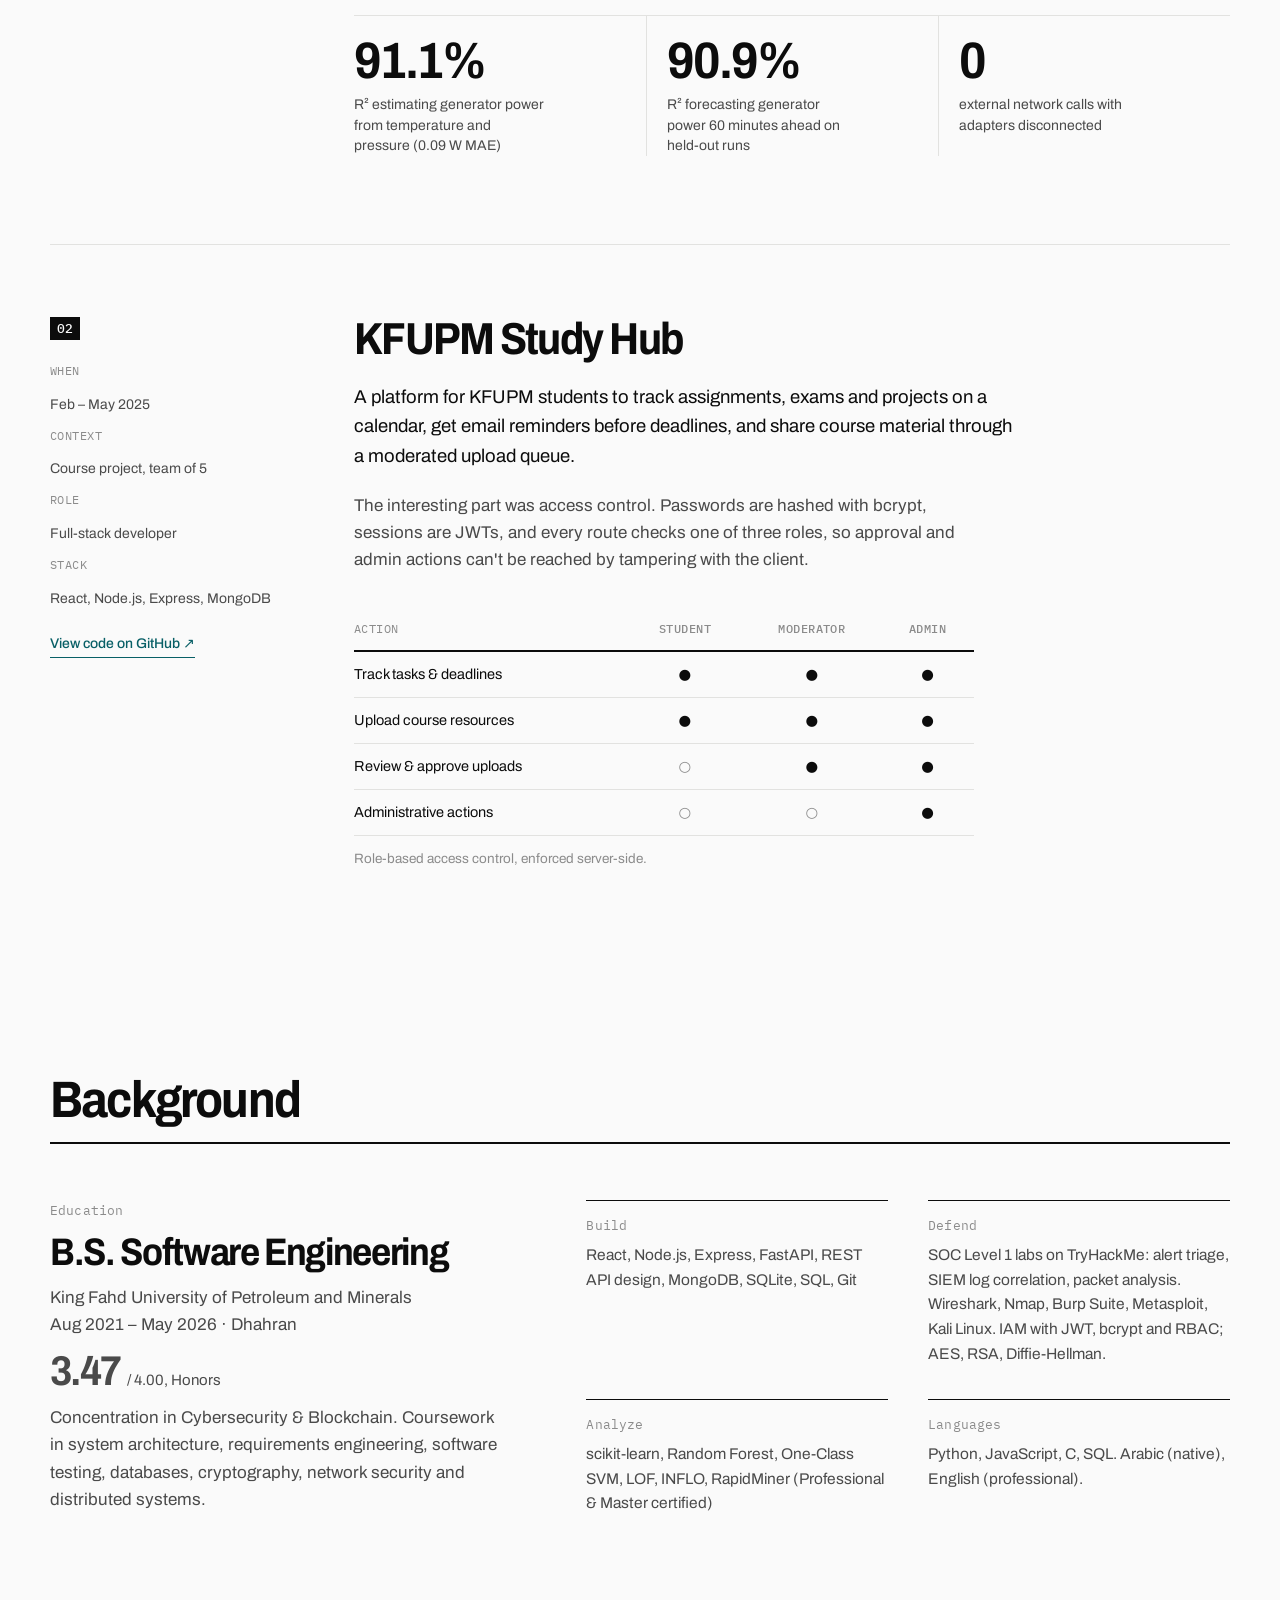
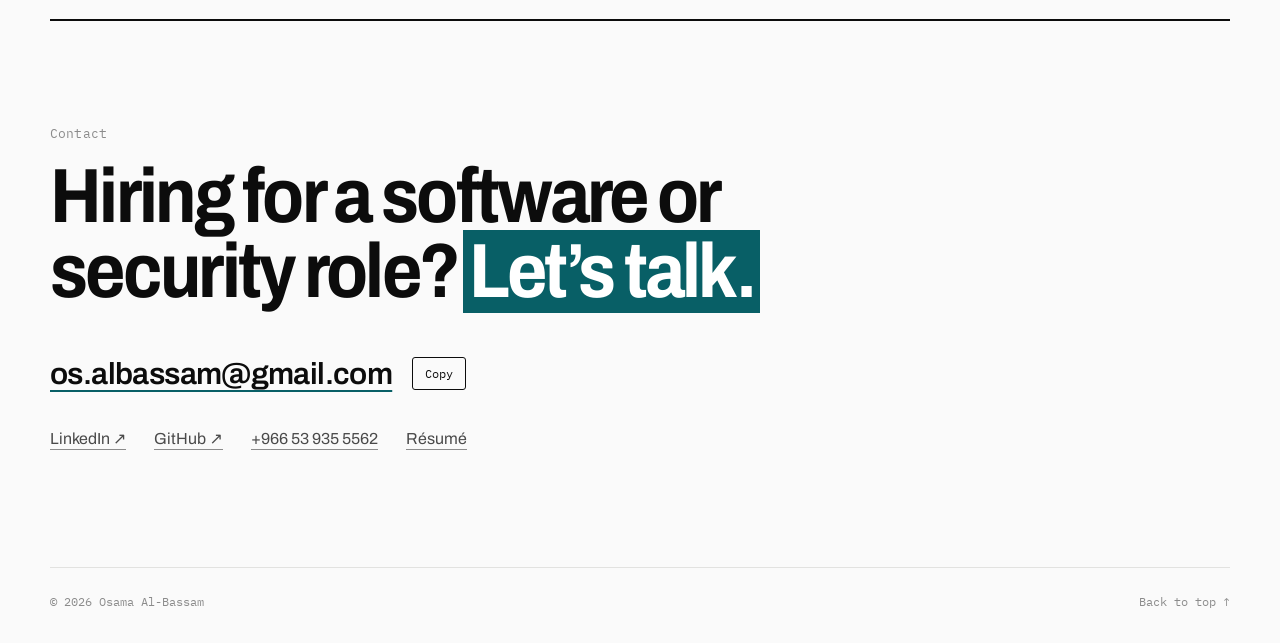
==== commit 69b66637: "Add the 60-minute power forecast to the capstone project" ====
--- a/index.html
+++ b/index.html
@@ -150,10 +150,12 @@
             The dashboard shows every reading live and raises an emergency alarm the moment
             chamber pressure reaches the 60 PSI safety limit. Every reading is stored in an
             append-only log where each entry is SHA-256 chained to the one before, so any edit or
-            deletion is detected. A built-in simulator lets the whole stack run without the hardware rig.
-          </p>
-
-          <figure class="diagram" aria-label="System architecture: boiler sensors stream through an Arduino over serial to a localhost FastAPI gateway, which writes to an append-only, hash-chained SQLite log; a pressure safety check and a power-output model read from it and feed a Streamlit dashboard with a 60 PSI pressure alarm. Everything runs inside an offline boundary.">
+            deletion is detected. Two Random Forest models estimate the generator&rsquo;s power from each
+            reading and forecast it 60 minutes ahead from the last half hour of sensor history and the
+            waste-feed schedule. A built-in simulator lets the whole stack run without the hardware rig.
+          </p>
+
+          <figure class="diagram" aria-label="System architecture: boiler sensors stream through an Arduino over serial to a localhost FastAPI gateway, which writes to an append-only, hash-chained SQLite log; a pressure safety check and Random Forest power-estimate and 60-minute forecast models read from it and feed a Streamlit dashboard with a 60 PSI pressure alarm. Everything runs inside an offline boundary.">
             <div class="diagram__boundary">
               <span class="diagram__label">Offline · localhost only</span>
               <ol class="diagram__flow">
@@ -162,7 +164,7 @@
                 <li><b>SQLite</b><span>append-only, hash-chained log</span></li>
                 <li class="diagram__split">
                   <div><b>Safety check</b><span>pressure &ge; 60 PSI</span></div>
-                  <div><b>Random Forest</b><span>power-output estimate</span></div>
+                  <div><b>Random Forest</b><span>power estimate · 60-min forecast</span></div>
                 </li>
                 <li><b>Streamlit</b><span>live dashboard</span><em class="diagram__alarm">Alarm ≥ 60 PSI</em></li>
               </ol>
@@ -171,8 +173,8 @@
           </figure>
 
           <dl class="figures">
-            <div><dt>91.1%</dt><dd>R² estimating generator power from temperature and pressure</dd></div>
-            <div><dt>0.09 W</dt><dd>mean absolute error on the held-out test set</dd></div>
+            <div><dt>91.1%</dt><dd>R² estimating generator power from temperature and pressure (0.09 W MAE)</dd></div>
+            <div><dt>90.9%</dt><dd>R² forecasting generator power 60 minutes ahead on held-out runs</dd></div>
             <div><dt>0</dt><dd>external network calls with adapters disconnected</dd></div>
           </dl>
         </div>
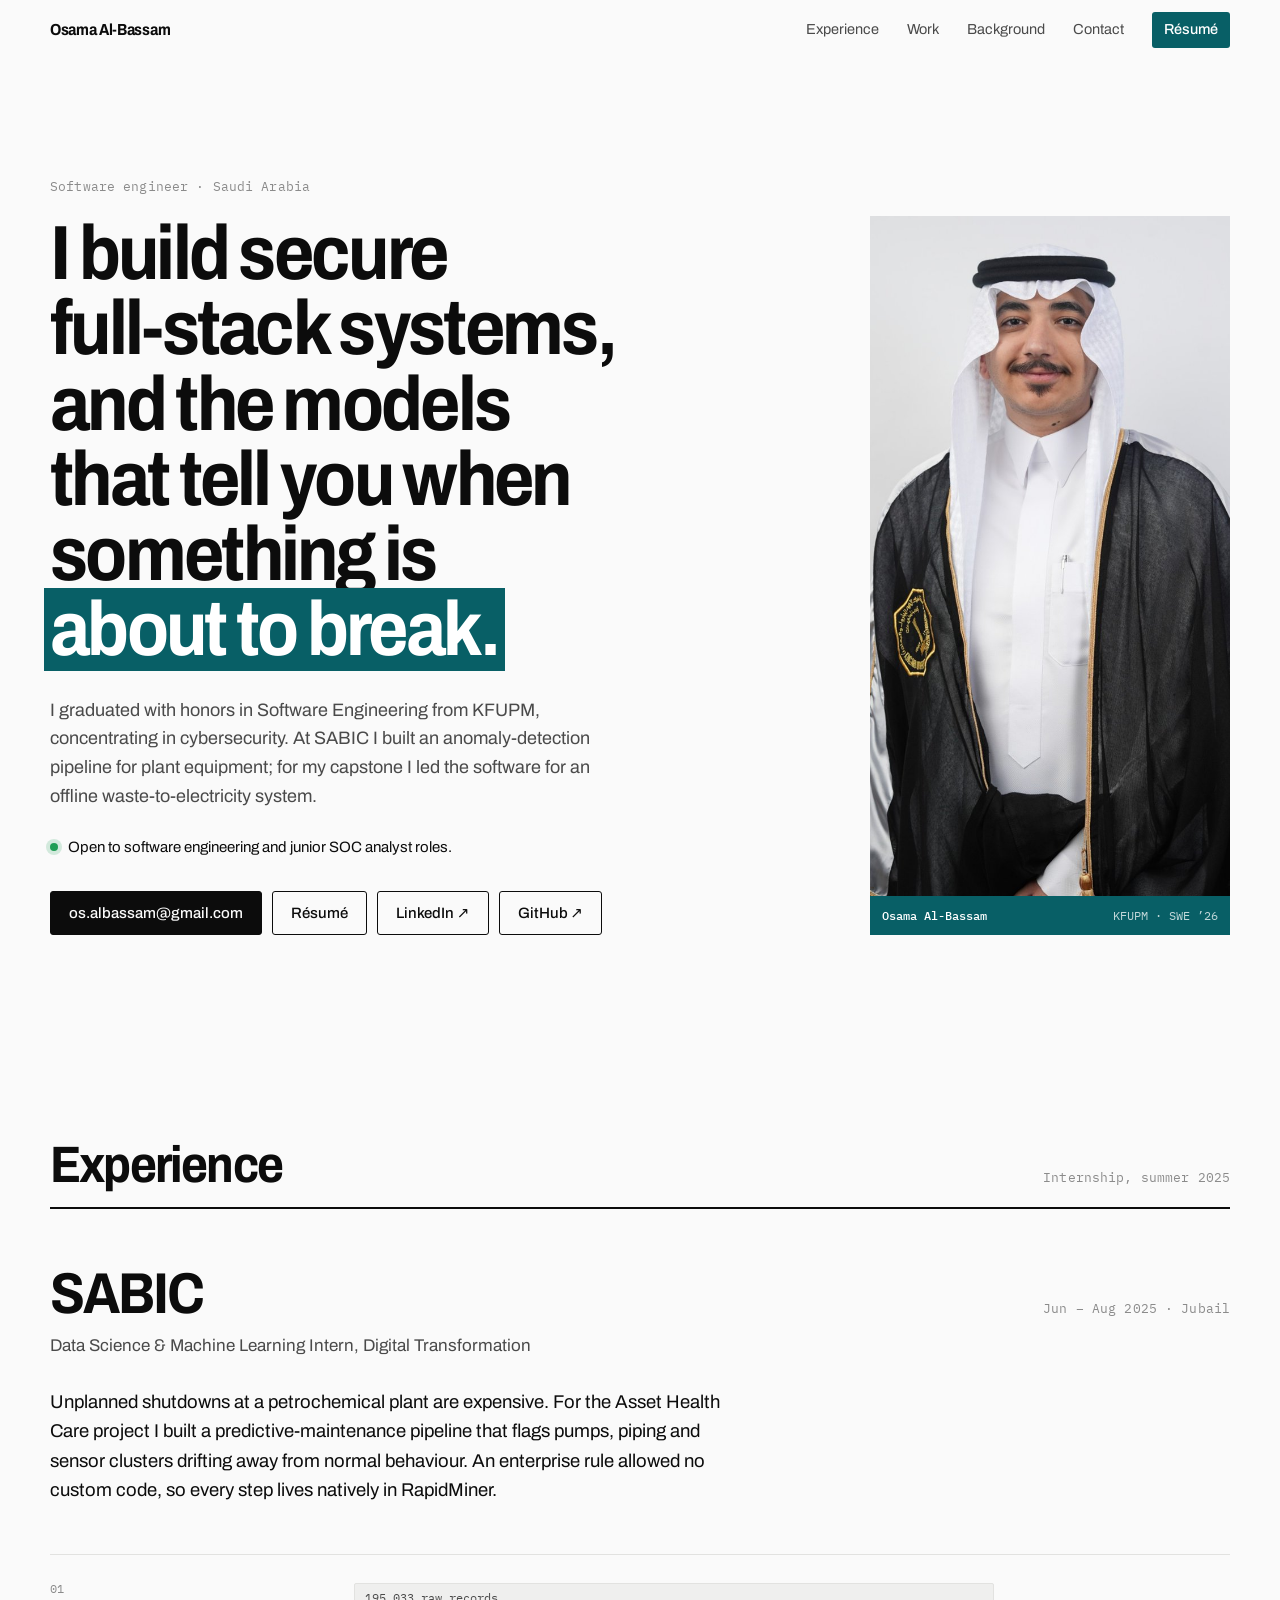
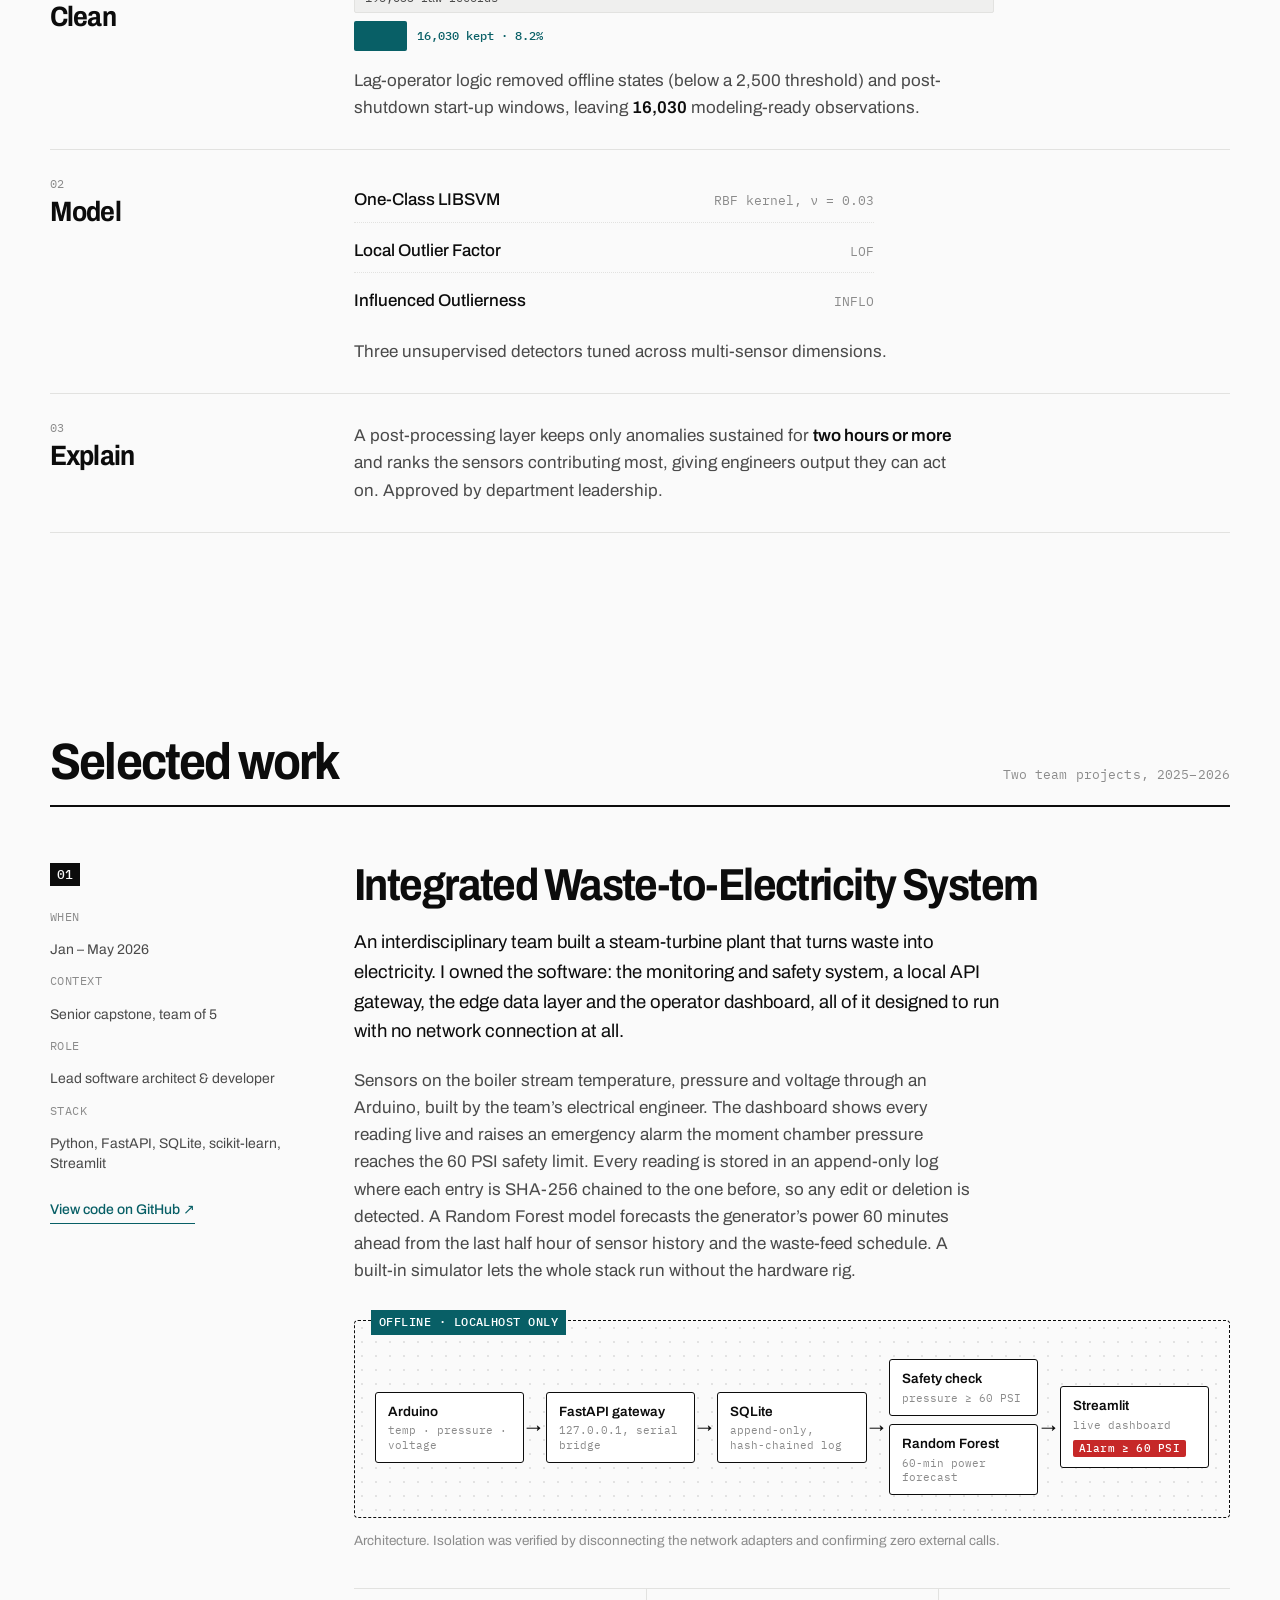
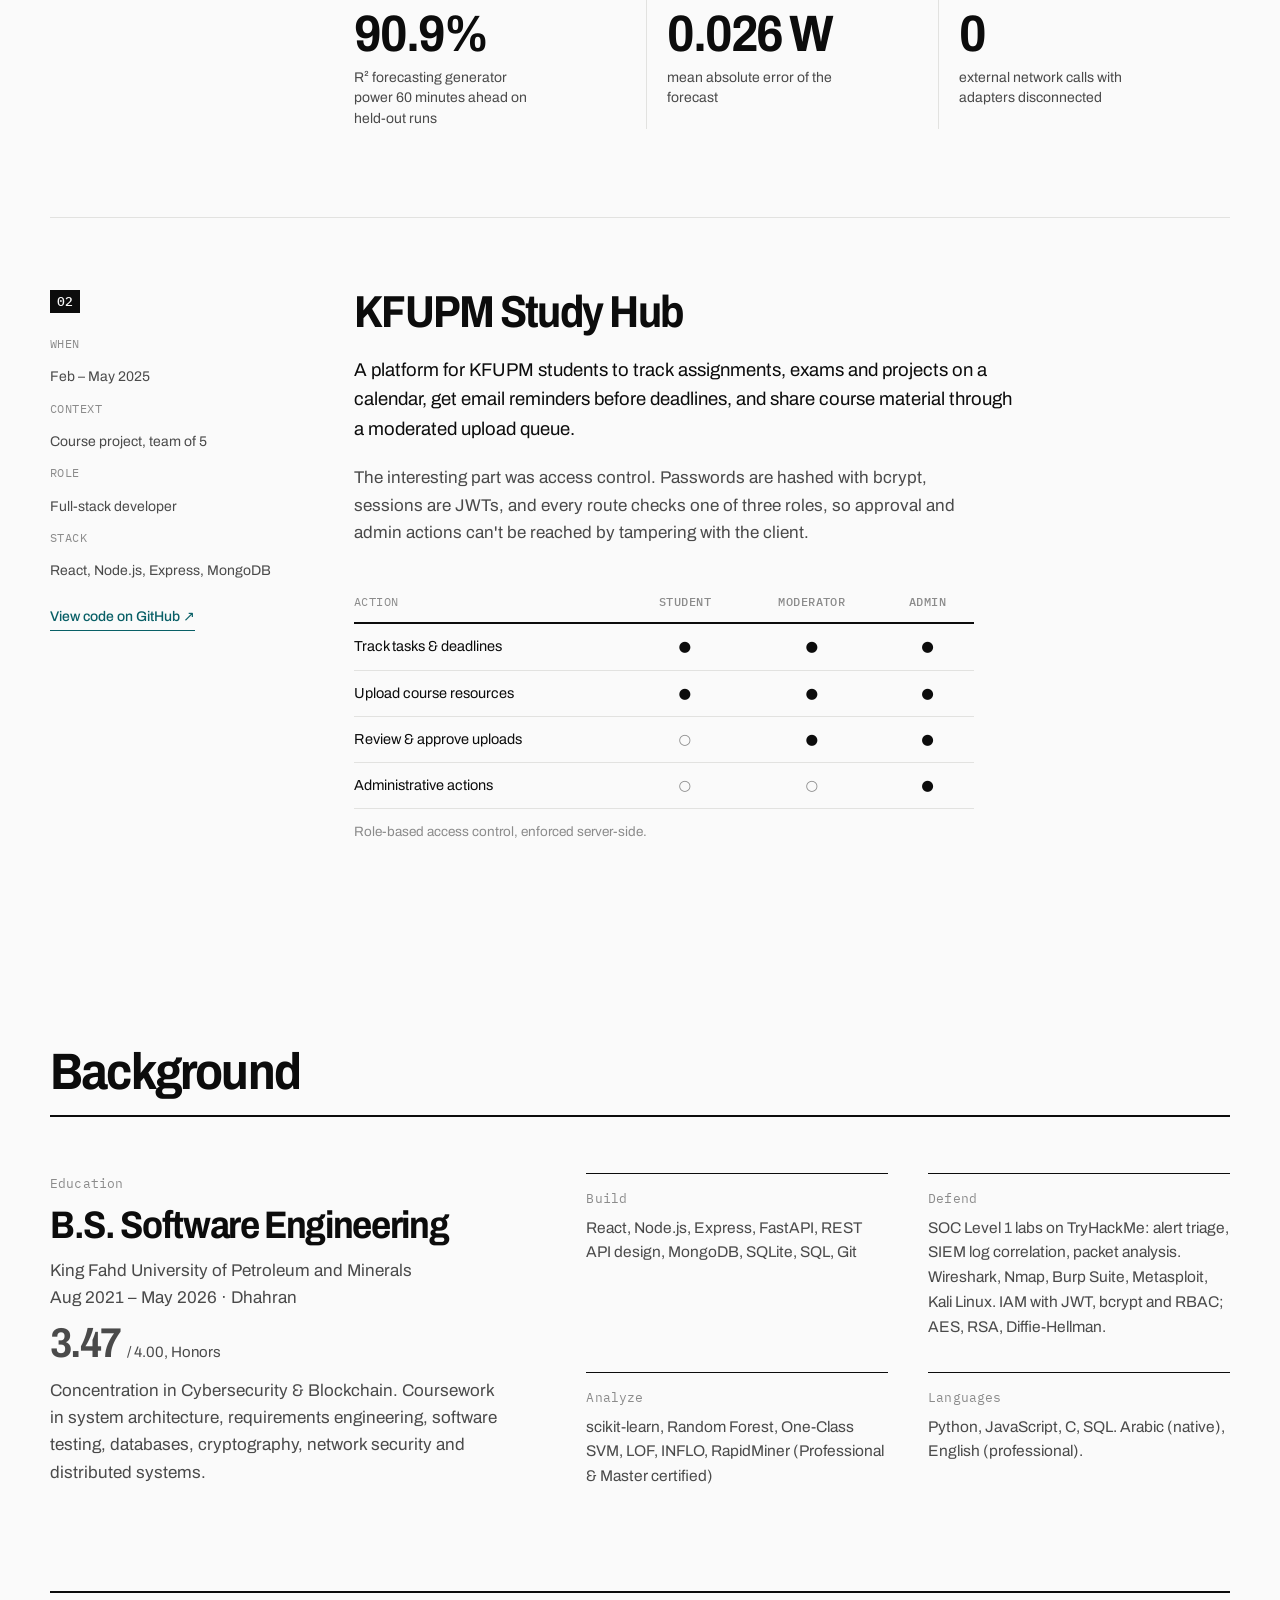
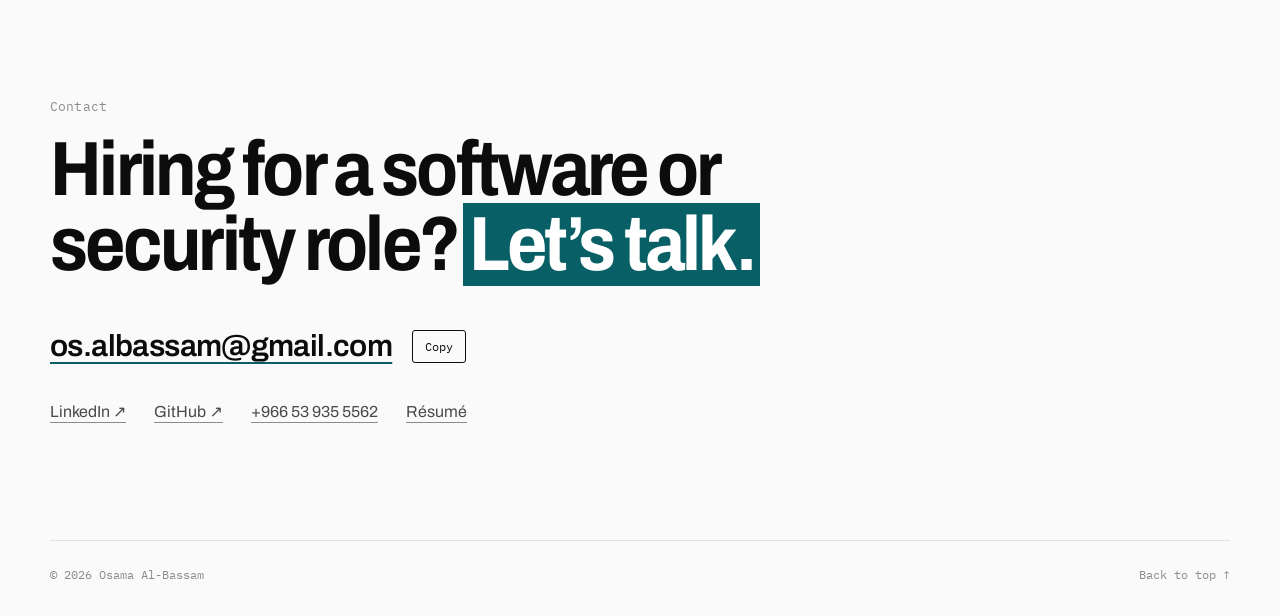
==== commit 3f7c80bf: "Drop the power-estimate figure; lead with the 60-minute forecast" ====
--- a/index.html
+++ b/index.html
@@ -150,12 +150,11 @@
             The dashboard shows every reading live and raises an emergency alarm the moment
             chamber pressure reaches the 60 PSI safety limit. Every reading is stored in an
             append-only log where each entry is SHA-256 chained to the one before, so any edit or
-            deletion is detected. Two Random Forest models estimate the generator&rsquo;s power from each
-            reading and forecast it 60 minutes ahead from the last half hour of sensor history and the
-            waste-feed schedule. A built-in simulator lets the whole stack run without the hardware rig.
-          </p>
-
-          <figure class="diagram" aria-label="System architecture: boiler sensors stream through an Arduino over serial to a localhost FastAPI gateway, which writes to an append-only, hash-chained SQLite log; a pressure safety check and Random Forest power-estimate and 60-minute forecast models read from it and feed a Streamlit dashboard with a 60 PSI pressure alarm. Everything runs inside an offline boundary.">
+            deletion is detected. A Random Forest model forecasts the generator&rsquo;s power 60 minutes
+            ahead from the last half hour of sensor history and the waste-feed schedule. A built-in simulator lets the whole stack run without the hardware rig.
+          </p>
+
+          <figure class="diagram" aria-label="System architecture: boiler sensors stream through an Arduino over serial to a localhost FastAPI gateway, which writes to an append-only, hash-chained SQLite log; a pressure safety check and a Random Forest 60-minute power forecast read from it and feed a Streamlit dashboard with a 60 PSI pressure alarm. Everything runs inside an offline boundary.">
             <div class="diagram__boundary">
               <span class="diagram__label">Offline · localhost only</span>
               <ol class="diagram__flow">
@@ -164,7 +163,7 @@
                 <li><b>SQLite</b><span>append-only, hash-chained log</span></li>
                 <li class="diagram__split">
                   <div><b>Safety check</b><span>pressure &ge; 60 PSI</span></div>
-                  <div><b>Random Forest</b><span>power estimate · 60-min forecast</span></div>
+                  <div><b>Random Forest</b><span>60-min power forecast</span></div>
                 </li>
                 <li><b>Streamlit</b><span>live dashboard</span><em class="diagram__alarm">Alarm ≥ 60 PSI</em></li>
               </ol>
@@ -173,8 +172,8 @@
           </figure>
 
           <dl class="figures">
-            <div><dt>91.1%</dt><dd>R² estimating generator power from temperature and pressure (0.09 W MAE)</dd></div>
             <div><dt>90.9%</dt><dd>R² forecasting generator power 60 minutes ahead on held-out runs</dd></div>
+            <div><dt>0.026 W</dt><dd>mean absolute error of the forecast</dd></div>
             <div><dt>0</dt><dd>external network calls with adapters disconnected</dd></div>
           </dl>
         </div>
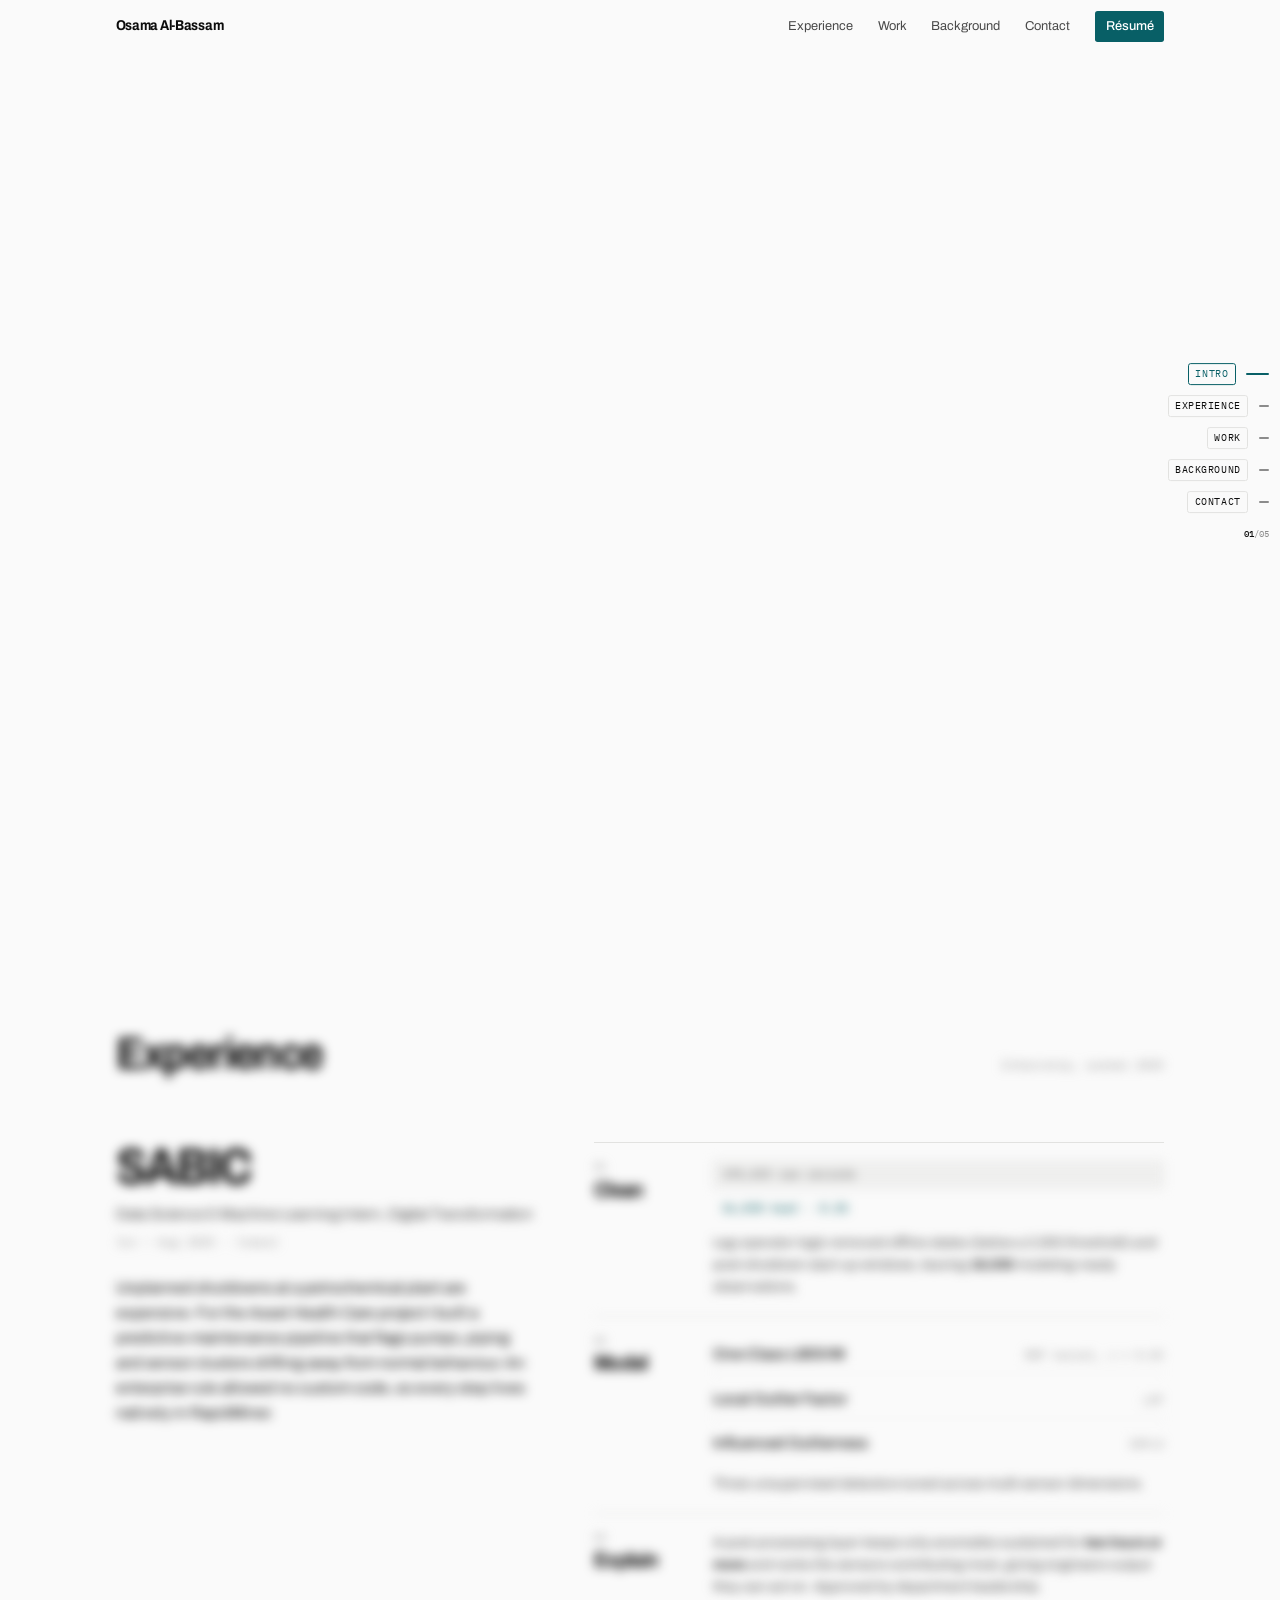
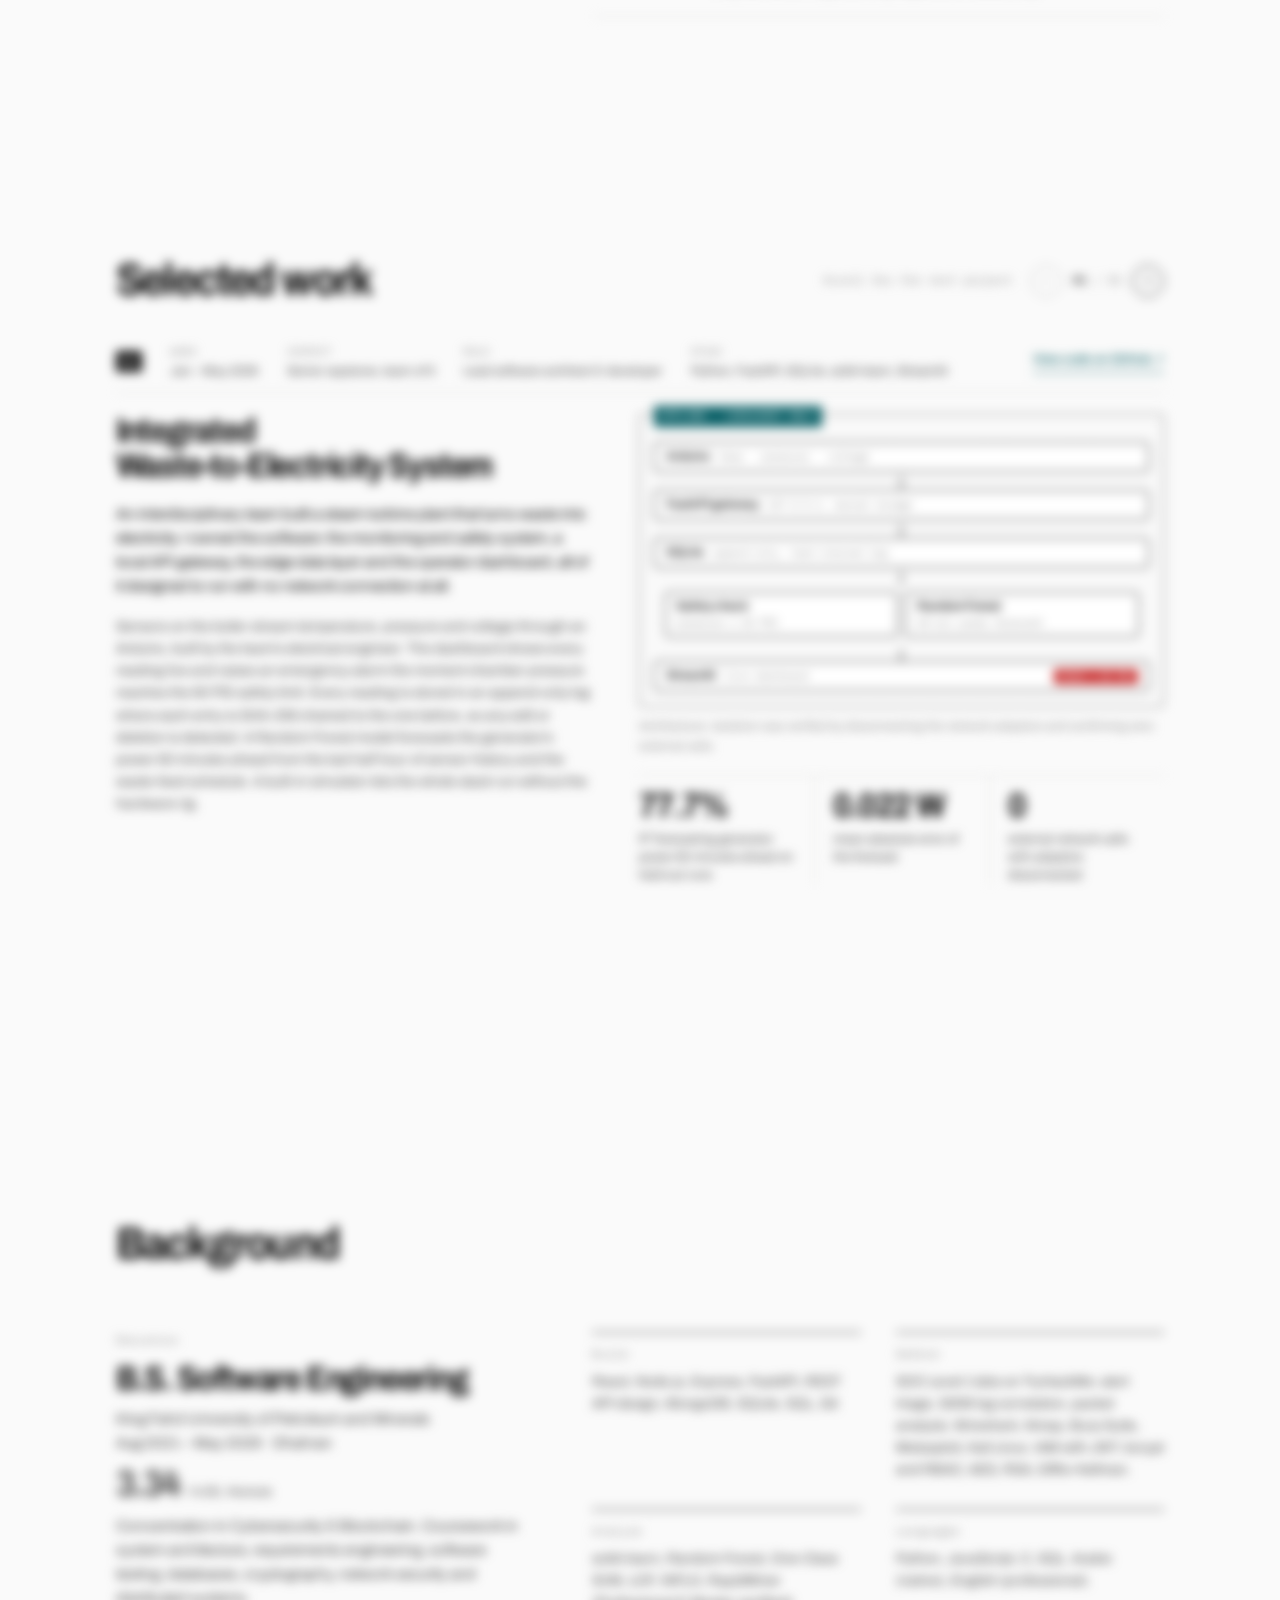
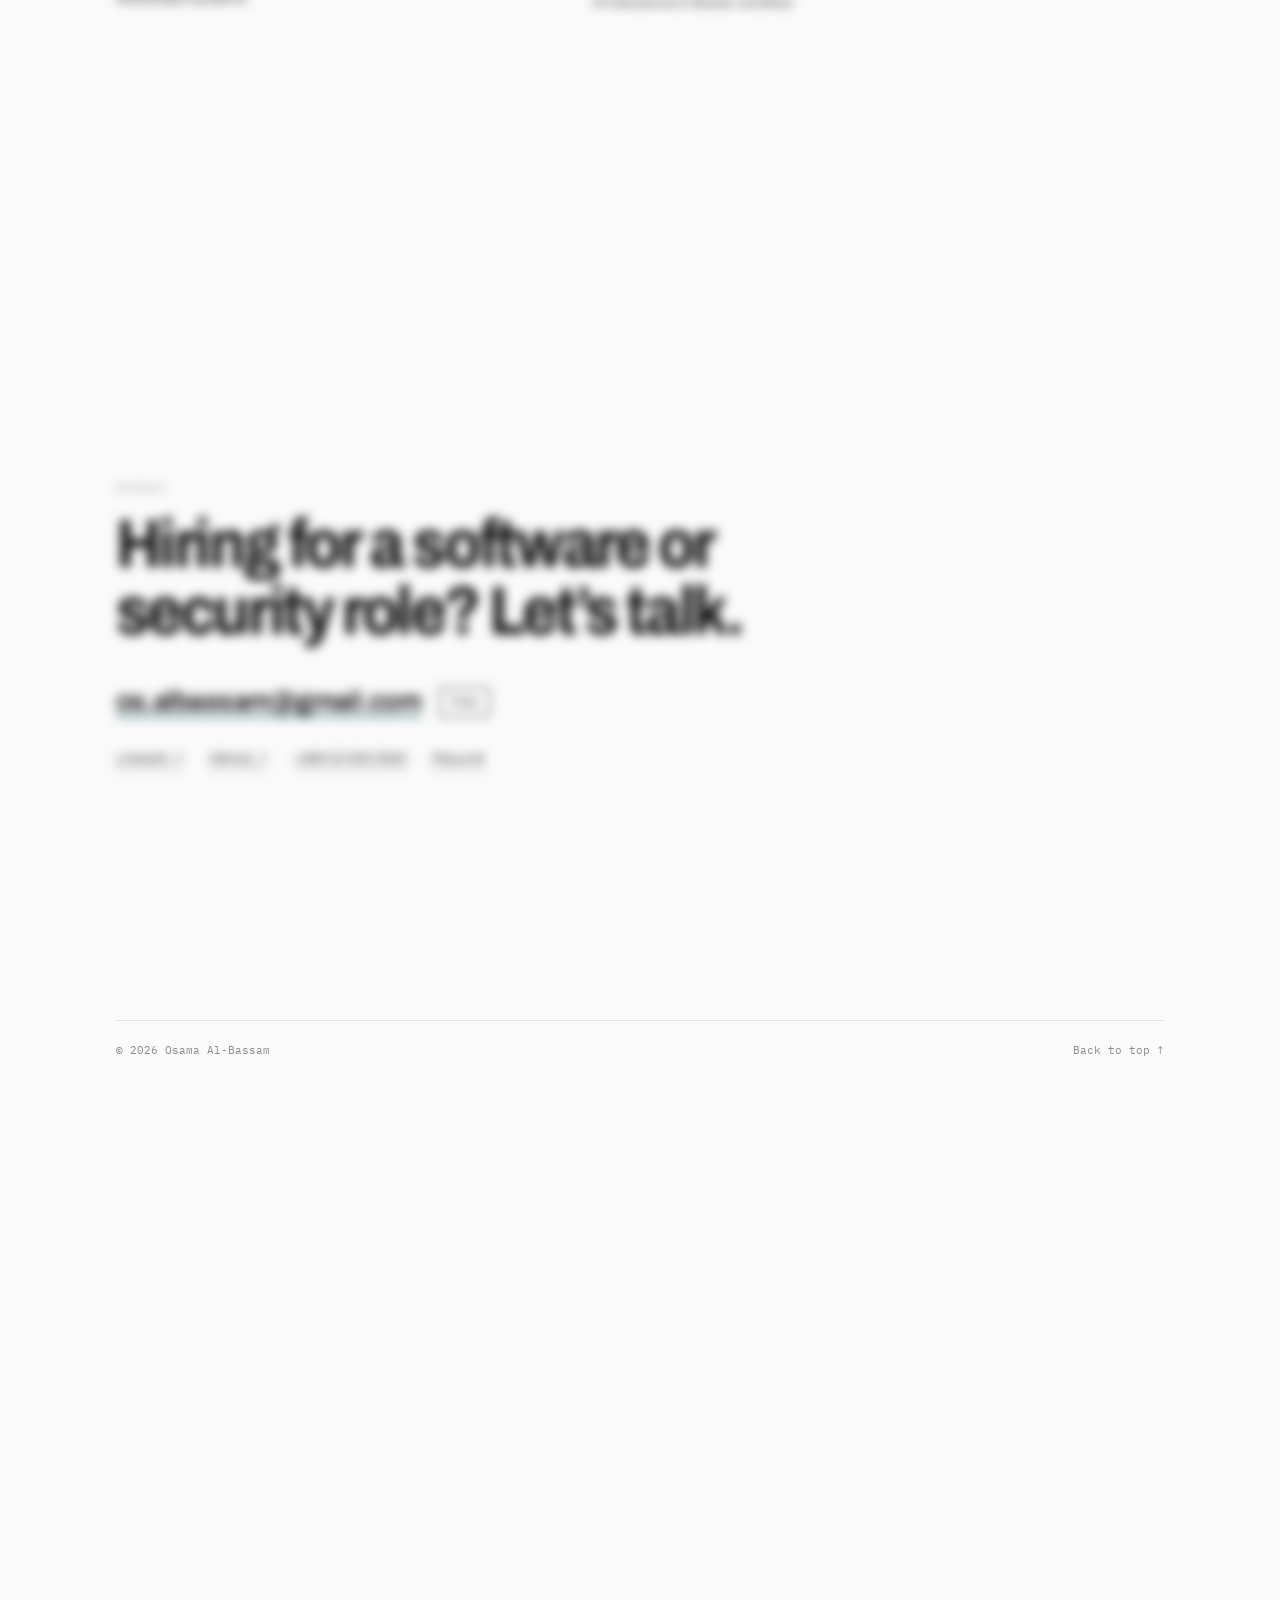
==== commit 3dfc65a6: "Turn the page into scroll slides with a section rail and reveal animations - Desktop: one scroll mov" ====
--- a/index.html
+++ b/index.html
@@ -36,7 +36,7 @@
 
   <main>
     <!-- INTRO -->
-    <section class="intro wrap">
+    <section id="intro" class="intro wrap slide" data-title="Intro">
       <div class="intro__text">
         <p class="meta">Software engineer · Saudi Arabia</p>
         <h1>
@@ -63,7 +63,7 @@
     </section>
 
     <!-- EXPERIENCE -->
-    <section id="experience" class="section wrap">
+    <section id="experience" class="section wrap slide" data-title="Experience">
       <div class="section__head">
         <h2>Experience</h2>
         <p class="meta">Internship, summer 2025</p>
@@ -118,12 +118,20 @@
     </section>
 
     <!-- WORK -->
-    <section id="work" class="section wrap">
+    <section id="work" class="section wrap slide" data-title="Work">
       <div class="section__head">
         <h2>Selected work</h2>
         <p class="meta">Two team projects, 2025–2026</p>
-      </div>
-
+        <div class="carousel__nav">
+          <span class="carousel__hint">Scroll for the next project</span>
+          <button type="button" class="carousel__btn" data-dir="-1" aria-label="Previous project">←</button>
+          <span class="carousel__count"><b>01</b> / 02</span>
+          <button type="button" class="carousel__btn" data-dir="1" aria-label="Next project">→</button>
+        </div>
+      </div>
+
+      <div class="carousel">
+      <div class="carousel__track">
       <!-- Project 01 -->
       <article class="project">
         <aside class="project__meta">
@@ -138,6 +146,7 @@
         </aside>
 
         <div class="project__body">
+          <div class="project__text">
           <h3>Integrated Waste&#8209;to&#8209;Electricity System</h3>
           <p class="project__lede">
             An interdisciplinary team built a steam-turbine plant that turns waste into
@@ -153,7 +162,9 @@
             deletion is detected. A Random Forest model forecasts the generator&rsquo;s power 60 minutes
             ahead from the last half hour of sensor history and the waste-feed schedule. A built-in simulator lets the whole stack run without the hardware rig.
           </p>
-
+          </div>
+
+          <div class="project__visual">
           <figure class="diagram" aria-label="System architecture: boiler sensors stream through an Arduino over serial to a localhost FastAPI gateway, which writes to an append-only, hash-chained SQLite log; a pressure safety check and a Random Forest 60-minute power forecast read from it and feed a Streamlit dashboard with a 60 PSI pressure alarm. Everything runs inside an offline boundary.">
             <div class="diagram__boundary">
               <span class="diagram__label">Offline · localhost only</span>
@@ -176,6 +187,7 @@
             <div><dt>0.026 W</dt><dd>mean absolute error of the forecast</dd></div>
             <div><dt>0</dt><dd>external network calls with adapters disconnected</dd></div>
           </dl>
+          </div>
         </div>
       </article>
 
@@ -193,6 +205,7 @@
         </aside>
 
         <div class="project__body">
+          <div class="project__text">
           <h3>KFUPM Study Hub</h3>
           <p class="project__lede">
             A platform for KFUPM students to track assignments, exams and projects on a
@@ -204,7 +217,9 @@
             are JWTs, and every route checks one of three roles, so approval and admin actions
             can't be reached by tampering with the client.
           </p>
-
+          </div>
+
+          <div class="project__visual">
           <figure class="rbac">
             <table>
               <caption class="sr-only">Permissions by role</caption>
@@ -220,12 +235,15 @@
             </table>
             <figcaption>Role-based access control, enforced server-side.</figcaption>
           </figure>
+          </div>
         </div>
       </article>
+      </div>
+      </div>
     </section>
 
     <!-- BACKGROUND -->
-    <section id="background" class="section wrap">
+    <section id="background" class="section wrap slide" data-title="Background">
       <div class="section__head">
         <h2>Background</h2>
       </div>
@@ -261,7 +279,7 @@
     </section>
 
     <!-- CONTACT -->
-    <section id="contact" class="wrap">
+    <section id="contact" class="wrap slide" data-title="Contact">
      <div class="contact">
       <p class="meta">Contact</p>
       <h2>Hiring for a software or security role? <mark>Let’s talk.</mark></h2>
--- a/style.css
+++ b/style.css
@@ -247,9 +247,16 @@
 
 @media (max-width: 820px) {
   .intro { grid-template-columns: 1fr; }
-  .intro__photo { order: -1; margin-top: 0; width: 168px; }
-  .intro__photo img { flex: none; aspect-ratio: 4 / 5; }
-  .intro__photo figcaption { display: none; }
+  /* Phone: a full-width banner (head and shoulders) with the caption bar */
+  .intro__photo { order: -1; margin-top: 0; }
+  .intro__photo img {
+    flex: none;
+    aspect-ratio: 5 / 4;
+    object-position: 50% 0;
+  }
+  /* Fill the width instead of balancing lines short */
+  .intro h1 { max-width: none; text-wrap: pretty; }
+  .intro h1 mark { white-space: nowrap; }
 }
 
 /* --------------------------------------------------------------------------
@@ -315,7 +322,9 @@
 }
 .project__link:hover { color: var(--ink); }
 
-.project__body > * + * { margin-top: 20px; }
+.project__text > * + * { margin-top: 20px; }
+.project__body > .project__visual,
+.project__visual > * + * { margin-top: 36px; }
 .project__body h3 {
   font-size: clamp(1.9rem, 3.6vw, 2.8rem);
   line-height: 1.02;
@@ -323,9 +332,6 @@
 }
 .project__lede { font-size: 18.5px; max-width: 60ch; }
 .project__body p:not(.project__lede) { color: var(--ink-2); max-width: 62ch; }
-.project__body .diagram,
-.project__body .rbac,
-.project__body .figures { margin-top: 36px; }
 
 @media (max-width: 820px) {
   .project { grid-template-columns: 1fr; }
@@ -682,3 +688,318 @@
 }
 .foot a { text-decoration: none; }
 .foot a:hover { color: var(--ink); }
+
+/* --------------------------------------------------------------------------
+   Slides: one section per screen on desktop (html.fp is set by script.js)
+   -------------------------------------------------------------------------- */
+:root {
+  --top-h: 60px;
+  --ease-out: cubic-bezier(0.16, 1, 0.3, 1);
+  --ease-io: cubic-bezier(0.77, 0, 0.18, 1);
+}
+
+.slide { scroll-margin-top: var(--top-h); }
+
+/* --vh is the screen height in page units; script.js scales the page like a slide deck */
+.fp .slide { min-height: calc(var(--vh, 100vh) - var(--top-h)); }
+.fp .intro.slide { align-content: center; padding-block: 36px; }
+.fp .intro h1 { font-size: 4.6rem; }
+.fp .section.slide { padding-block: 64px; }
+.fp .section.slide,
+.fp #contact.slide {
+  display: flex;
+  flex-direction: column;
+  justify-content: center;
+}
+.fp #contact.slide { min-height: calc(var(--vh, 100vh) - var(--top-h) - var(--foot-h, 72px)); }
+
+/* Experience: the story on the left, the pipeline on the right */
+.fp .job {
+  display: grid;
+  grid-template-columns: minmax(0, 0.85fr) minmax(0, 1.15fr);
+  grid-template-rows: auto 1fr;
+  column-gap: clamp(40px, 5vw, 80px);
+  align-items: start;
+}
+.fp .job__head { grid-column: 1; flex-direction: column; }
+.fp .job__lede { grid-column: 1; grid-row: 2; font-size: 17.5px; }
+.fp .pipeline { grid-column: 2; grid-row: 1 / span 2; margin-top: 0; }
+.fp .pipeline > li { grid-template-columns: 110px minmax(0, 1fr); gap: 24px; padding: 20px 0; }
+.fp .pipeline__step { font-size: 24px; }
+.fp .pipeline__body > * + * { margin-top: 12px; }
+.fp .pipeline__body p { font-size: 15.5px; }
+/* Each slide already starts on its own screen, so the divider is not needed */
+.fp .contact { border-top: 0; }
+
+/* Work: projects slide in sideways, one per screen */
+.carousel__nav { display: none; }
+
+.fp #work.slide { padding-block: 44px; }
+.fp #work .section__head { align-items: center; margin-bottom: 28px; }
+.fp #work .section__head > .meta { display: none; }
+
+.fp .carousel__nav {
+  display: flex;
+  align-items: center;
+  gap: 12px;
+  font-family: var(--mono);
+  font-size: 12.5px;
+  color: var(--ink-3);
+}
+.carousel__hint { margin-right: 8px; transition: opacity 0.4s; }
+.carousel__count { min-width: 5.5ch; text-align: center; }
+.carousel__count b { font-weight: 500; color: var(--ink); }
+.carousel__btn {
+  display: grid;
+  place-items: center;
+  width: 36px;
+  height: 36px;
+  padding: 0;
+  border: 1px solid var(--ink);
+  border-radius: 50%;
+  background: transparent;
+  color: var(--ink);
+  font: inherit;
+  font-size: 15px;
+  cursor: pointer;
+  transition: background 0.2s, color 0.2s, opacity 0.3s;
+}
+.carousel__btn:hover:not(:disabled) { background: var(--ink); color: var(--bg); }
+.carousel__btn:disabled { opacity: 0.25; cursor: default; }
+
+/* While a project slides, it fades out softly just outside the content column
+   (the fade fills the --edge band beyond it) instead of cutting hard; at rest
+   the fade shrinks to nothing */
+@property --fade {
+  syntax: "<length>";
+  inherits: false;
+  initial-value: 0px;
+}
+.fp .carousel {
+  --edge: 64px;
+  --fade: 0px;
+  overflow: hidden;
+  padding: 14px var(--edge);
+  margin: -14px calc(-1 * var(--edge));
+  -webkit-mask-image: linear-gradient(to right, transparent, #000 var(--fade), #000 calc(100% - var(--fade)), transparent);
+  mask-image: linear-gradient(to right, transparent, #000 var(--fade), #000 calc(100% - var(--fade)), transparent);
+  transition: --fade 0.5s var(--ease-out) 0.45s;
+}
+.fp .carousel.is-moving { --fade: var(--edge); transition-duration: 0.25s; transition-delay: 0s; }
+.fp .carousel__track {
+  --gap: 88px;
+  display: flex;
+  gap: var(--gap);
+  transform: translate3d(calc(var(--idx, 0) * (-100% - var(--gap))), 0, 0);
+  transition: transform 1.05s var(--ease-io);
+}
+.fp .carousel__track > .project {
+  flex: 0 0 100%;
+  display: flex;
+  flex-direction: column;
+  gap: 24px;
+  padding: 0;
+  border: 0;
+  transition: opacity 0.9s var(--ease-out), transform 1.05s var(--ease-io);
+}
+.fp .carousel__track > .project:not(.is-current) { opacity: 0.2; transform: scale(0.92); }
+
+/* Meta becomes one row above the project */
+.fp .carousel .project__meta {
+  display: flex;
+  align-items: center;
+  gap: 16px 32px;
+  padding-bottom: 14px;
+  border-bottom: 1px solid var(--rule);
+}
+.fp .carousel .project__num { margin: 0; }
+.fp .carousel .project__meta dl {
+  display: grid;
+  grid-template-rows: auto auto;
+  grid-auto-flow: column;
+  gap: 2px 32px;
+}
+.fp .carousel .project__meta dd { margin: 0; }
+.fp .carousel .project__link { margin: 0 0 0 auto; white-space: nowrap; }
+
+/* Story on the left, evidence on the right */
+.fp .carousel .project__body {
+  display: grid;
+  grid-template-columns: minmax(0, 1fr) minmax(0, 1.1fr);
+  gap: clamp(32px, 4vw, 64px);
+  align-items: start;
+}
+.fp .carousel .project__body > .project__visual { margin-top: 0; }
+.fp .carousel .project__visual > * + * { margin-top: 22px; }
+.fp .carousel .project__body h3 { font-size: clamp(1.8rem, 3vw, 2.5rem); }
+.fp .carousel .project__lede { font-size: 17px; }
+.fp .carousel .project__text p:not(.project__lede) { font-size: 15.5px; }
+.fp .carousel .figures dt { font-size: clamp(1.8rem, 3vw, 2.5rem); }
+.fp .carousel .figures > div { padding-top: 14px; }
+
+/* Diagram stacks vertically to fit its column */
+.fp .carousel .diagram__boundary { padding: 30px 16px 16px; }
+.fp .carousel .diagram__flow { grid-template-columns: 1fr; gap: 20px; max-width: none; }
+.fp .carousel .diagram__split { grid-template-columns: 1fr 1fr; }
+.fp .carousel .diagram__flow > li,
+.fp .carousel .diagram__split > div { padding: 7px 12px; }
+.fp .carousel .diagram__flow > li:not(.diagram__split) { display: flex; flex-wrap: wrap; align-items: baseline; column-gap: 10px; }
+.fp .carousel .diagram__flow > li:not(.diagram__split) span { margin-top: 0; }
+.fp .carousel .diagram__alarm { margin: 0 0 0 auto; }
+.fp .carousel .diagram__flow > li:not(:last-child)::after {
+  content: "↓";
+  right: auto;
+  left: 50%;
+  top: auto;
+  bottom: -18px;
+  transform: translateX(-50%);
+}
+
+/* Section rail on the right edge */
+.rail {
+  position: fixed;
+  right: 12px;
+  top: 50%;
+  z-index: 9;
+  display: flex;
+  flex-direction: column;
+  align-items: flex-end;
+  transform: translateY(-50%);
+}
+.rail__item {
+  display: flex;
+  align-items: center;
+  justify-content: flex-end;
+  gap: 12px;
+  height: 36px;
+  padding: 0;
+  border: 0;
+  background: none;
+  font: inherit;
+  color: var(--ink-3);
+  cursor: pointer;
+}
+.rail__tick {
+  width: 12px;
+  height: 2px;
+  border-radius: 2px;
+  background: currentColor;
+  transition: width 0.6s var(--ease-out), background-color 0.3s;
+}
+.rail__item:hover { color: var(--ink); }
+.rail__item:hover .rail__tick { width: 18px; }
+.rail__item.is-active { color: var(--accent); }
+.rail__item.is-active .rail__tick { width: 26px; }
+
+.rail__label {
+  padding: 3px 7px;
+  border: 1px solid var(--rule);
+  border-radius: 3px;
+  background: var(--bg);
+  font-family: var(--mono);
+  font-size: 11px;
+  letter-spacing: 0.06em;
+  text-transform: uppercase;
+  white-space: nowrap;
+  color: var(--ink);
+  opacity: 0;
+  transform: translateX(8px);
+  transition: opacity 0.3s, transform 0.5s var(--ease-out);
+  pointer-events: none;
+}
+.rail__item.is-active .rail__label { color: var(--accent); border-color: currentColor; }
+.rail:hover .rail__label,
+.rail__item:focus-visible .rail__label,
+.rail__item.is-flash .rail__label { opacity: 1; transform: none; }
+
+.rail__count {
+  margin-top: 10px;
+  font-family: var(--mono);
+  font-size: 10.5px;
+  white-space: nowrap;
+  color: var(--ink-3);
+}
+.rail__count b { font-weight: 500; color: var(--ink); }
+
+@media (max-width: 820px) {
+  .rail { right: 3px; }
+  .rail__item { height: 18px; }
+  .rail__tick { width: 7px; }
+  .rail__item:hover .rail__tick { width: 7px; }
+  .rail__item.is-active .rail__tick { width: 14px; }
+  .rail__label,
+  .rail__count { display: none; }
+}
+
+/* --------------------------------------------------------------------------
+   Reveal on arrival (html.rv-on is set by script.js)
+   -------------------------------------------------------------------------- */
+.rv-on .rv {
+  opacity: 0;
+  transform: translate3d(0, 36px, 0) scale(0.985);
+  filter: blur(6px);
+  transition:
+    opacity 0.9s var(--ease-out) var(--d, 0ms),
+    transform 1.2s var(--ease-out) var(--d, 0ms),
+    filter 0.9s var(--ease-out) var(--d, 0ms);
+}
+.rv-on .rv.is-in { opacity: 1; transform: none; filter: none; }
+
+/* Children that pop in one after another inside a revealed block */
+.rv-on .rv-sub {
+  opacity: 0;
+  transform: translate3d(0, 16px, 0) scale(0.94);
+  transition:
+    opacity 0.6s var(--ease-out),
+    transform 0.9s var(--ease-out);
+  transition-delay: calc(var(--d, 0ms) + 280ms + var(--k, 0) * 85ms);
+}
+.rv-on .is-in .rv-sub { opacity: 1; transform: none; }
+
+/* Highlighter wipes across once the headline lands */
+.rv-on .rv mark {
+  background: linear-gradient(var(--accent), var(--accent)) no-repeat 0 0 / 0% 100%;
+  color: inherit;
+  transition:
+    background-size 1s var(--ease-io) calc(var(--d, 0ms) + 0.5s),
+    color 0.4s ease calc(var(--d, 0ms) + 0.75s);
+}
+.rv-on .rv.is-in mark { background-size: 100% 100%; color: #fff; }
+
+/* Portrait unveils top to bottom */
+.rv-on .intro__photo.rv {
+  opacity: 1;
+  transform: none;
+  filter: none;
+  clip-path: inset(0 0 100% 0);
+  transition: clip-path 1.3s var(--ease-io) var(--d, 0ms);
+}
+.rv-on .intro__photo.rv.is-in { clip-path: inset(0); }
+.rv-on .intro__photo img {
+  transform: scale(1.18);
+  transition: transform 1.9s var(--ease-out) var(--d, 0ms);
+}
+.rv-on .intro__photo.is-in img { transform: none; }
+
+/* Section rule draws left to right */
+.rv-on .section__head { position: relative; border-bottom-color: transparent; }
+.rv-on .section__head::after {
+  content: "";
+  position: absolute;
+  left: 0;
+  right: 0;
+  bottom: -2px;
+  height: 2px;
+  background: var(--ink);
+  transform: scaleX(0);
+  transform-origin: left;
+  transition: transform 1.2s var(--ease-io) calc(var(--d, 0ms) + 0.15s);
+}
+.rv-on .section__head.is-in::after { transform: scaleX(1); }
+
+/* Kept-records bar grows to its share */
+.rv-on .bar--kept { transition: width 1.4s var(--ease-io) calc(var(--d, 0ms) + 0.4s); }
+.rv-on .pipeline > li:not(.is-in) .bar--kept { width: 0; min-width: 0; }
+
+.figures dt,
+.edu__gpa span { font-variant-numeric: tabular-nums; }
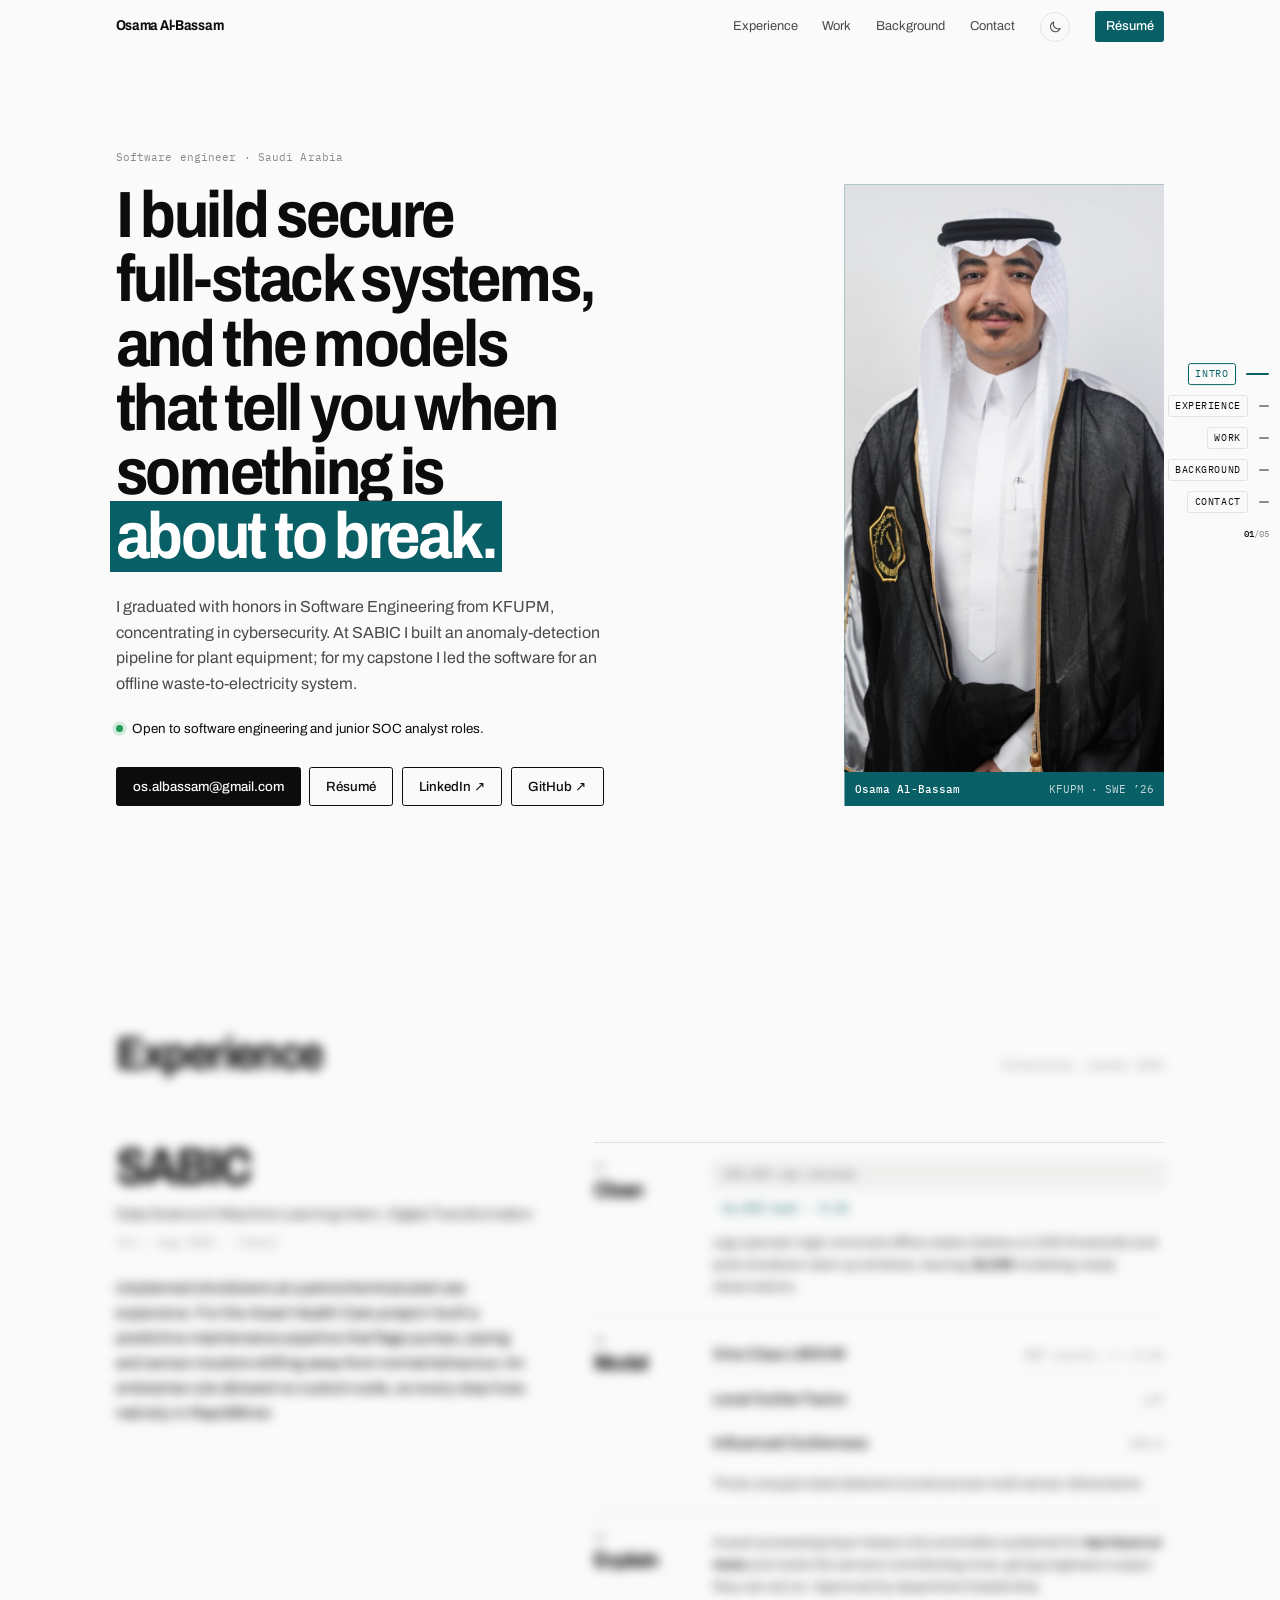
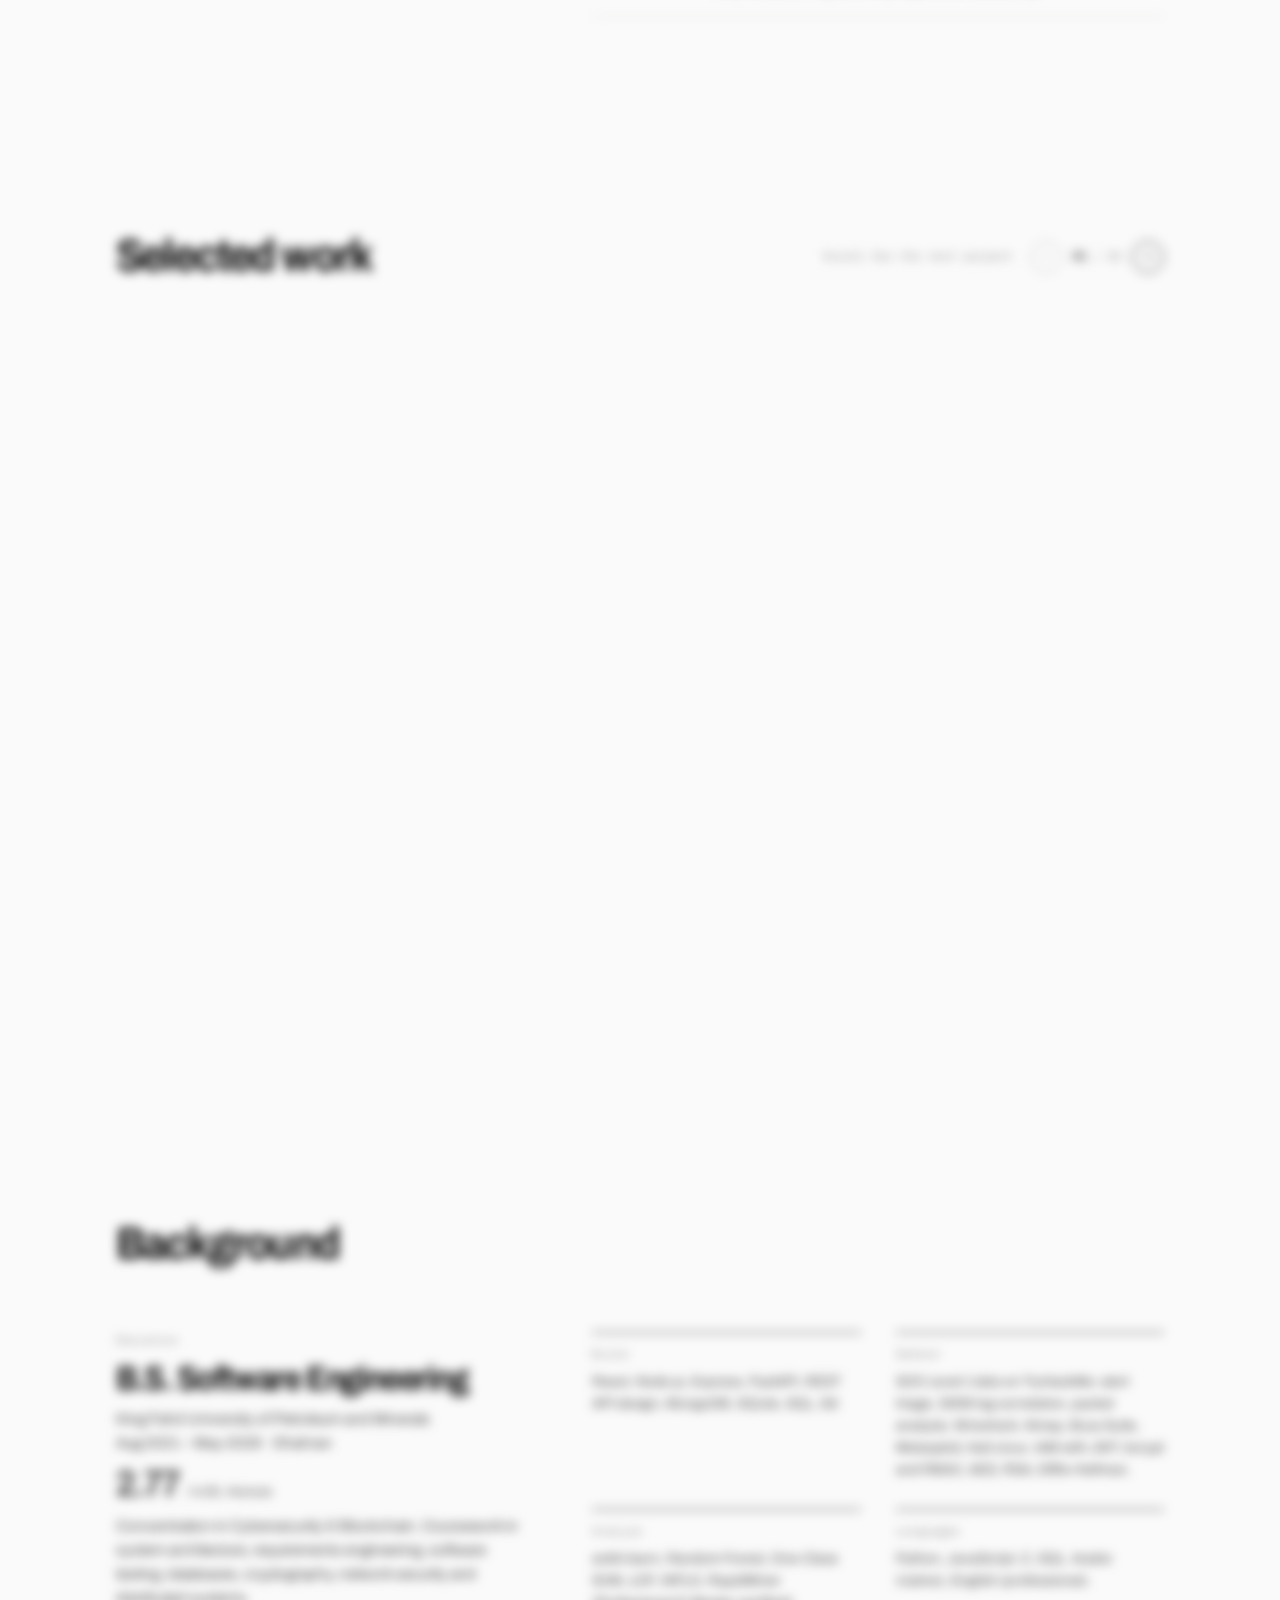
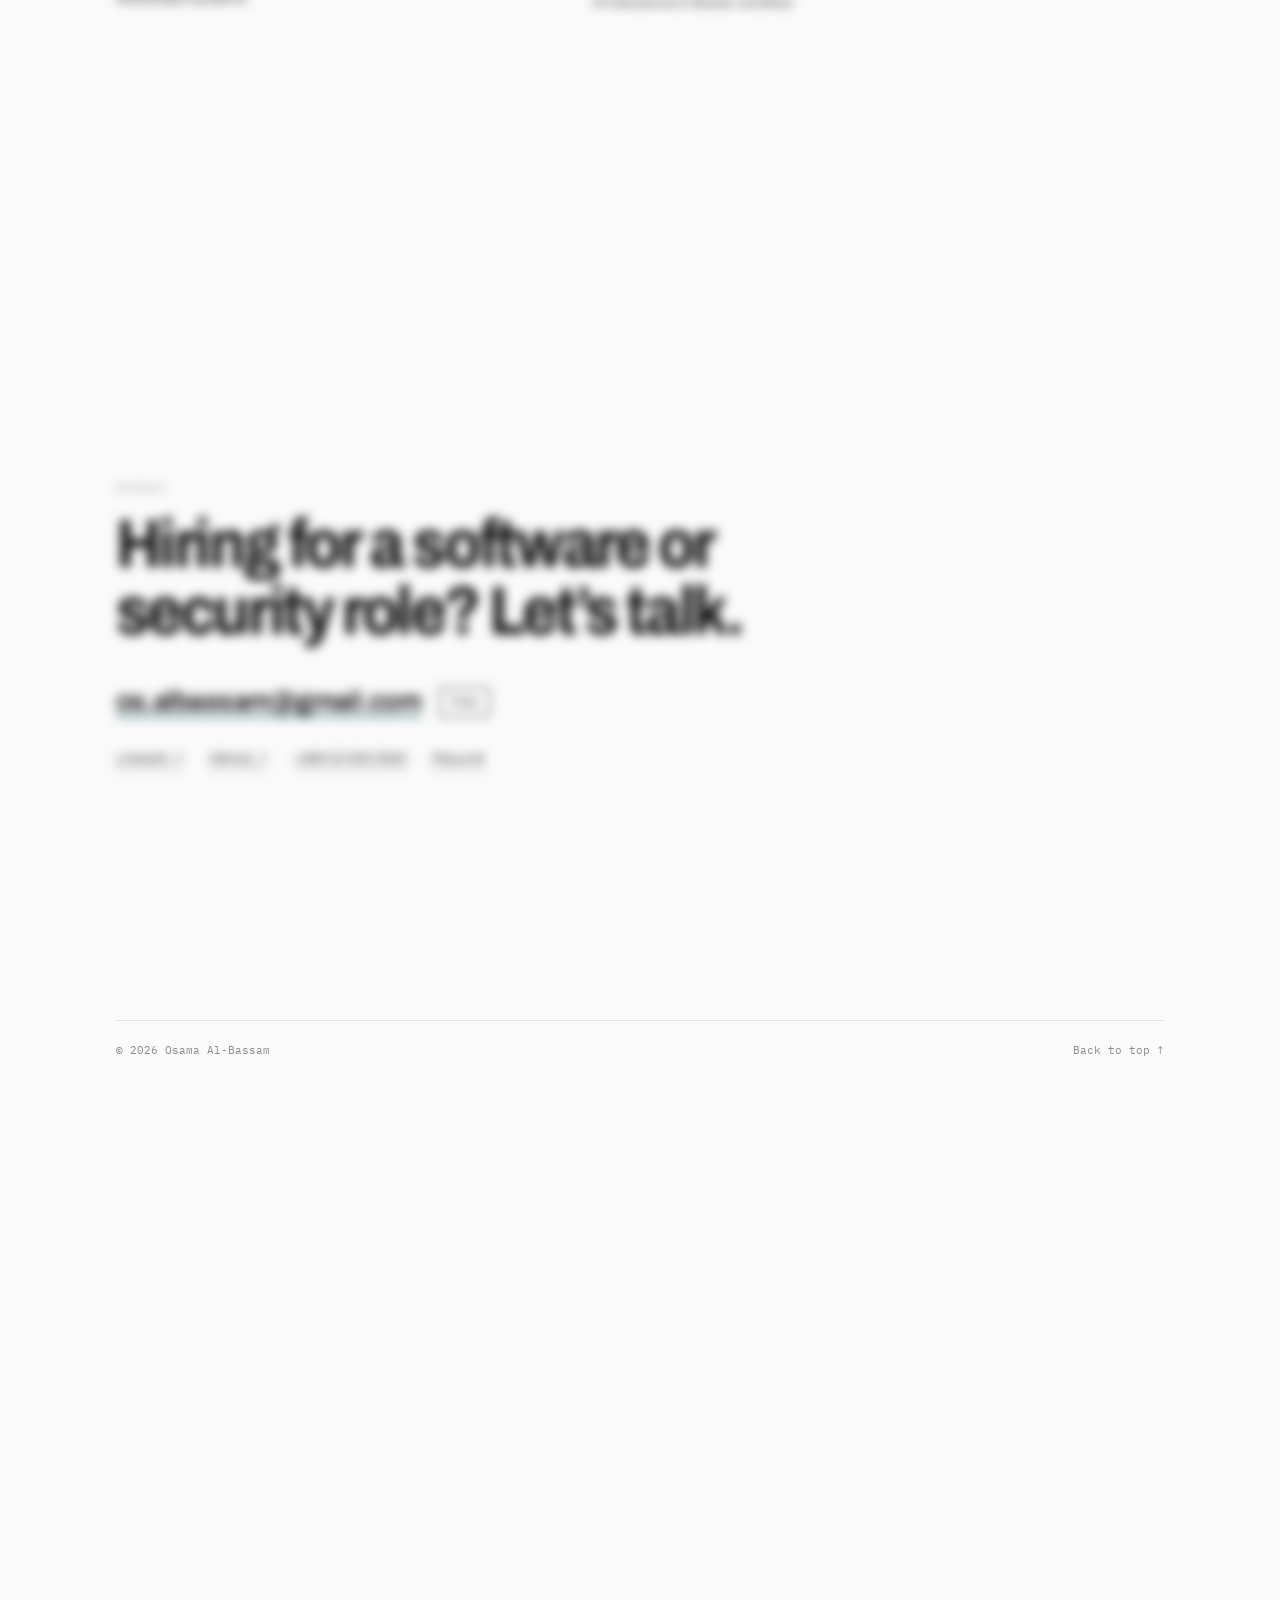
==== commit 520edbd7: "Add dark mode and the capstone showcase photo - Dark theme behind a header toggle; light stays the d" ====
--- a/index.html
+++ b/index.html
@@ -18,6 +18,16 @@
   <link rel="preconnect" href="https://fonts.gstatic.com" crossorigin>
   <link href="https://fonts.googleapis.com/css2?family=Archivo:wdth,wght@62..125,400..800&family=IBM+Plex+Mono:wght@400;500&display=swap" rel="stylesheet">
   <link rel="stylesheet" href="style.css">
+  <meta name="theme-color" content="#fafafa">
+  <script>
+    // Light is the default; apply a saved dark choice before first paint so there is no flash
+    try {
+      if (localStorage.getItem('theme') === 'dark') {
+        document.documentElement.dataset.theme = 'dark';
+        document.querySelector('meta[name="theme-color"]').content = '#0e1011';
+      }
+    } catch (e) {}
+  </script>
 </head>
 <body>
 
@@ -29,6 +39,10 @@
         <a href="#work">Work</a>
         <a href="#background" class="hide-sm">Background</a>
         <a href="#contact">Contact</a>
+        <button type="button" class="theme-toggle" aria-label="Toggle dark mode">
+          <svg class="theme-toggle__moon" viewBox="0 0 24 24" aria-hidden="true"><path d="M20.5 14.5A8.5 8.5 0 0 1 9.5 3.5a8.5 8.5 0 1 0 11 11z"/></svg>
+          <svg class="theme-toggle__sun" viewBox="0 0 24 24" aria-hidden="true"><circle cx="12" cy="12" r="4.2"/><path d="M12 2v2.5M12 19.5V22M2 12h2.5M19.5 12H22M4.9 4.9l1.8 1.8M17.3 17.3l1.8 1.8M4.9 19.1l1.8-1.8M17.3 6.7l1.8-1.8"/></svg>
+        </button>
         <a href="cv.html" class="top__cv">Résumé</a>
       </nav>
     </div>
@@ -165,6 +179,19 @@
           </div>
 
           <div class="project__visual">
+          <div class="views" data-view="diagram">
+          <div class="views__tabs" role="tablist" aria-label="Project 01 visuals">
+            <span class="views__pill" aria-hidden="true"></span>
+            <button type="button" role="tab" aria-selected="true" data-view="diagram">Architecture</button>
+            <button type="button" role="tab" aria-selected="false" data-view="photo">Prototype</button>
+          </div>
+          <div class="views__stage">
+          <figure class="views__photo">
+            <a href="assets/capstone-showcase.jpg" target="_blank" rel="noopener">
+              <img src="assets/capstone-showcase.jpg" alt="The capstone team at the project showcase with the boiler prototype, a battery and a laptop running the live dashboard" width="1600" height="1066" loading="lazy">
+            </a>
+            <figcaption>The working prototype at the project showcase: boiler rig, battery and the live dashboard.</figcaption>
+          </figure>
           <figure class="diagram" aria-label="System architecture: boiler sensors stream through an Arduino over serial to a localhost FastAPI gateway, which writes to an append-only, hash-chained SQLite log; a pressure safety check and a Random Forest 60-minute power forecast read from it and feed a Streamlit dashboard with a 60 PSI pressure alarm. Everything runs inside an offline boundary.">
             <div class="diagram__boundary">
               <span class="diagram__label">Offline · localhost only</span>
@@ -181,6 +208,8 @@
             </div>
             <figcaption>Architecture. Isolation was verified by disconnecting the network adapters and confirming zero external calls.</figcaption>
           </figure>
+          </div>
+          </div>
 
           <dl class="figures">
             <div><dt>90.9%</dt><dd>R² forecasting generator power 60 minutes ahead on held-out runs</dd></div>
--- a/style.css
+++ b/style.css
@@ -10,7 +10,10 @@
   --ink-3: #8b8b8b;
   --rule: #e2e2e0;
   --accent: #085f66;
-  --accent-dark: #064a50;
+  --on-accent: #ffffff;
+  --surface: #ffffff;
+  --alarm: #c62828;
+  color-scheme: light;
 
   --sans: "Archivo", ui-sans-serif, system-ui, -apple-system, "Segoe UI", sans-serif;
   --mono: "IBM Plex Mono", ui-monospace, "SF Mono", Consolas, monospace;
@@ -18,6 +21,46 @@
   --gutter: clamp(16px, 4vw, 48px);
   --max: 1180px;
 }
+
+/* Dark theme: light is the default; dark only when the visitor picks it */
+:root[data-theme="dark"] {
+  --bg: #0e1011;
+  --bg-2: #1a1d1f;
+  --ink: #ecedeb;
+  --ink-2: #b3b6b5;
+  --ink-3: #7d8183;
+  --rule: #2a2e30;
+  --accent: #3fb8bf;
+  --on-accent: #04181a;
+  --surface: #16191b;
+  --alarm: #e5534b;
+  color-scheme: dark;
+}
+
+/* Smooth cross-fade when the visitor flips the theme. The colour tokens
+   themselves animate on the root, so everything built from them (text,
+   borders, and the gradient behind highlighted phrases) changes in step.
+   Elements' own transitions are paused meanwhile so none of them lag. */
+@property --bg { syntax: "<color>"; inherits: true; initial-value: #fafafa; }
+@property --bg-2 { syntax: "<color>"; inherits: true; initial-value: #efefee; }
+@property --ink { syntax: "<color>"; inherits: true; initial-value: #0c0c0c; }
+@property --ink-2 { syntax: "<color>"; inherits: true; initial-value: #4a4a4a; }
+@property --ink-3 { syntax: "<color>"; inherits: true; initial-value: #8b8b8b; }
+@property --rule { syntax: "<color>"; inherits: true; initial-value: #e2e2e0; }
+@property --accent { syntax: "<color>"; inherits: true; initial-value: #085f66; }
+@property --on-accent { syntax: "<color>"; inherits: true; initial-value: #ffffff; }
+@property --surface { syntax: "<color>"; inherits: true; initial-value: #ffffff; }
+@property --alarm { syntax: "<color>"; inherits: true; initial-value: #c62828; }
+
+:root.theme-anim {
+  transition:
+    --bg 0.45s ease, --bg-2 0.45s ease, --ink 0.45s ease, --ink-2 0.45s ease,
+    --ink-3 0.45s ease, --rule 0.45s ease, --accent 0.45s ease, --on-accent 0.45s ease,
+    --surface 0.45s ease, --alarm 0.45s ease;
+}
+.theme-anim *:not(.theme-toggle svg),
+.theme-anim *::before,
+.theme-anim *::after { transition: none !important; }
 
 *,
 *::before,
@@ -41,7 +84,7 @@
 ol, ul { padding: 0; list-style: none; }
 img { display: block; max-width: 100%; height: auto; }
 a { color: inherit; }
-::selection { background: var(--accent); color: #fff; }
+::selection { background: var(--accent); color: var(--on-accent); }
 
 /* Display type: tight, slightly condensed grotesk */
 h1, h2, h3,
@@ -57,7 +100,7 @@
 mark,
 .mark {
   background: var(--accent);
-  color: #fff;
+  color: var(--on-accent);
   padding: 0 0.12em;
   -webkit-box-decoration-break: clone;
   box-decoration-break: clone;
@@ -133,7 +176,7 @@
 .top__nav a { text-decoration: none; color: var(--ink-2); transition: color 0.15s; }
 .top__nav a:hover { color: var(--ink); }
 .top__nav .top__cv {
-  color: #fff;
+  color: var(--on-accent);
   font-weight: 500;
   padding: 6px 12px;
   background: var(--accent);
@@ -141,13 +184,56 @@
 }
 .top__nav .top__cv:hover { background: var(--ink); color: var(--bg); }
 
+/* Theme toggle: moon in light mode, sun in dark mode */
+.theme-toggle {
+  display: grid;
+  place-items: center;
+  width: 34px;
+  height: 34px;
+  padding: 0;
+  border: 1px solid var(--rule);
+  border-radius: 50%;
+  background: transparent;
+  color: var(--ink-2);
+  cursor: pointer;
+  transition: color 0.15s, border-color 0.15s;
+}
+.theme-toggle:hover { color: var(--ink); border-color: var(--ink); }
+.theme-toggle svg {
+  grid-area: 1 / 1;
+  width: 16px;
+  height: 16px;
+  fill: none;
+  stroke: currentColor;
+  stroke-width: 1.8;
+  stroke-linecap: round;
+  stroke-linejoin: round;
+  transition: opacity 0.4s, transform 0.6s var(--ease-out, ease);
+}
+.theme-toggle__moon { fill: currentColor; stroke: none; }
+.theme-toggle__sun { opacity: 0; transform: rotate(-90deg) scale(0.6); }
+
+:root[data-theme="dark"] .theme-toggle__moon { opacity: 0; transform: rotate(90deg) scale(0.6); }
+:root[data-theme="dark"] .theme-toggle__sun { opacity: 1; transform: none; }
+
+/* The studio portrait is bright; take the edge off it on dark */
+:root[data-theme="dark"] .intro__photo img { filter: brightness(0.9) contrast(1.02); }
+
 @media (max-width: 640px) {
   .hide-sm { display: none; }
+  .theme-toggle { width: 30px; height: 30px; }
   .top__name { font-size: 15px; }
   .top__nav { font-size: 14px; gap: 12px; }
 }
-@media (max-width: 420px) {
+@media (max-width: 480px) {
   .top__nav a[href="#experience"] { display: none; }
+}
+@media (max-width: 380px) {
+  .top__nav a[href="#contact"] { display: none; }
+}
+@media (max-width: 340px) {
+  .top__nav { gap: 9px; }
+  .top__name { font-size: 14px; }
 }
 
 /* --------------------------------------------------------------------------
@@ -216,7 +302,7 @@
 }
 .btn:hover { background: var(--ink); color: var(--bg); }
 .btn--solid { background: var(--ink); color: var(--bg); }
-.btn--solid:hover { background: var(--accent); color: #fff; }
+.btn--solid:hover { background: var(--accent); color: var(--on-accent); }
 
 /* Portrait: spans from the top of the headline to the bottom of the
    buttons; the image fills that box, cropping from the bottom (the gown). */
@@ -240,7 +326,7 @@
   padding: 10px 12px;
   font-family: var(--mono);
   font-size: 12px;
-  color: #fff;
+  color: var(--on-accent);
 }
 .intro__photo figcaption span:first-child { font-weight: 500; }
 .intro__photo figcaption span:last-child { opacity: 0.75; }
@@ -334,7 +420,7 @@
 .project__body p:not(.project__lede) { color: var(--ink-2); max-width: 62ch; }
 
 @media (max-width: 820px) {
-  .project { grid-template-columns: 1fr; }
+  .project { grid-template-columns: minmax(0, 1fr); }
   .project__meta dl { grid-template-columns: 88px minmax(0, 1fr); column-gap: 16px; row-gap: 8px; }
   .project__meta dd { margin-top: 0; }
   .project__num { margin-bottom: 16px; }
@@ -361,7 +447,7 @@
   font-weight: 500;
   letter-spacing: 0.04em;
   text-transform: uppercase;
-  color: #fff;
+  color: var(--on-accent);
 }
 
 .diagram__flow {
@@ -373,7 +459,7 @@
 .diagram__flow > li,
 .diagram__split > div {
   position: relative;
-  background: #fff;
+  background: var(--surface);
   border: 1px solid var(--ink);
   border-radius: 3px;
   padding: 10px 12px;
@@ -387,7 +473,7 @@
   display: inline-block;
   margin-top: 8px;
   padding: 2px 6px;
-  background: #c62828;
+  background: var(--alarm);
   color: #fff;
   font-family: var(--mono);
   font-size: 10.5px;
@@ -417,8 +503,79 @@
   line-height: 1;
 }
 
+/* Project photo: stacked above the diagram by default; on desktop slides it
+   shares the diagram's space behind an Architecture | Prototype switch */
+.views__tabs { display: none; }
+.views__photo { margin-bottom: 32px; }
+.views__photo a { display: block; cursor: zoom-in; }
+.views__photo img {
+  width: 100%;
+  aspect-ratio: 3 / 2;
+  object-fit: cover;
+  border-radius: 3px;
+}
+
+/* Segmented control: equal halves, and a pill that glides under the choice */
+.fp .views__tabs {
+  position: relative;
+  display: inline-grid;
+  grid-template-columns: 1fr 1fr;
+  margin-bottom: 20px;
+  padding: 3px;
+  border: 1px solid var(--rule);
+  border-radius: 999px;
+}
+.fp .views__pill {
+  position: absolute;
+  top: 3px;
+  bottom: 3px;
+  left: 3px;
+  width: calc(50% - 3px);
+  border-radius: 999px;
+  background: var(--ink);
+  transition: transform 0.45s cubic-bezier(0.32, 0.72, 0, 1);
+}
+.fp .views[data-view="photo"] .views__pill { transform: translateX(100%); }
+.fp .views__tabs button {
+  position: relative;
+  padding: 5px 14px;
+  border: 0;
+  background: none;
+  font-family: var(--mono);
+  font-size: 12px;
+  font-weight: 500;
+  color: var(--ink-3);
+  cursor: pointer;
+  transition: color 0.3s ease;
+}
+.fp .views__tabs button:hover { color: var(--ink); }
+.fp .views__tabs button[aria-selected="true"] { color: var(--bg); }
+
+.fp .views__stage { position: relative; }
+.fp .views__stage > figure {
+  transition: opacity 0.5s var(--ease-out), transform 0.7s var(--ease-out), visibility 0s;
+}
+.fp .views__photo {
+  position: absolute;
+  inset: 0;
+  display: flex;
+  flex-direction: column;
+  margin: 0;
+}
+.fp .views__photo a { flex: 1; min-height: 0; }
+.fp .views__photo img { height: 100%; aspect-ratio: auto; object-position: 50% 62%; }
+
+.fp .views[data-view="diagram"] .views__photo,
+.fp .views[data-view="photo"] .diagram {
+  opacity: 0;
+  visibility: hidden;
+  transform: scale(0.97);
+  transition: opacity 0.35s ease, transform 0.5s ease, visibility 0s 0.5s;
+}
+
 .diagram figcaption,
-.rbac figcaption {
+.rbac figcaption,
+.views__photo figcaption {
   margin-top: 12px;
   font-size: 13.5px;
   color: var(--ink-3);
@@ -660,7 +817,7 @@
   transition: background 0.15s, color 0.15s;
 }
 .copy:hover { background: var(--ink); color: var(--bg); }
-.copy.is-done { background: var(--accent); border-color: var(--accent); color: #fff; }
+.copy.is-done { background: var(--accent); border-color: var(--accent); color: var(--on-accent); }
 
 .contact__other {
   display: flex;
@@ -964,7 +1121,7 @@
     background-size 1s var(--ease-io) calc(var(--d, 0ms) + 0.5s),
     color 0.4s ease calc(var(--d, 0ms) + 0.75s);
 }
-.rv-on .rv.is-in mark { background-size: 100% 100%; color: #fff; }
+.rv-on .rv.is-in mark { background-size: 100% 100%; color: var(--on-accent); }
 
 /* Portrait unveils top to bottom */
 .rv-on .intro__photo.rv {
